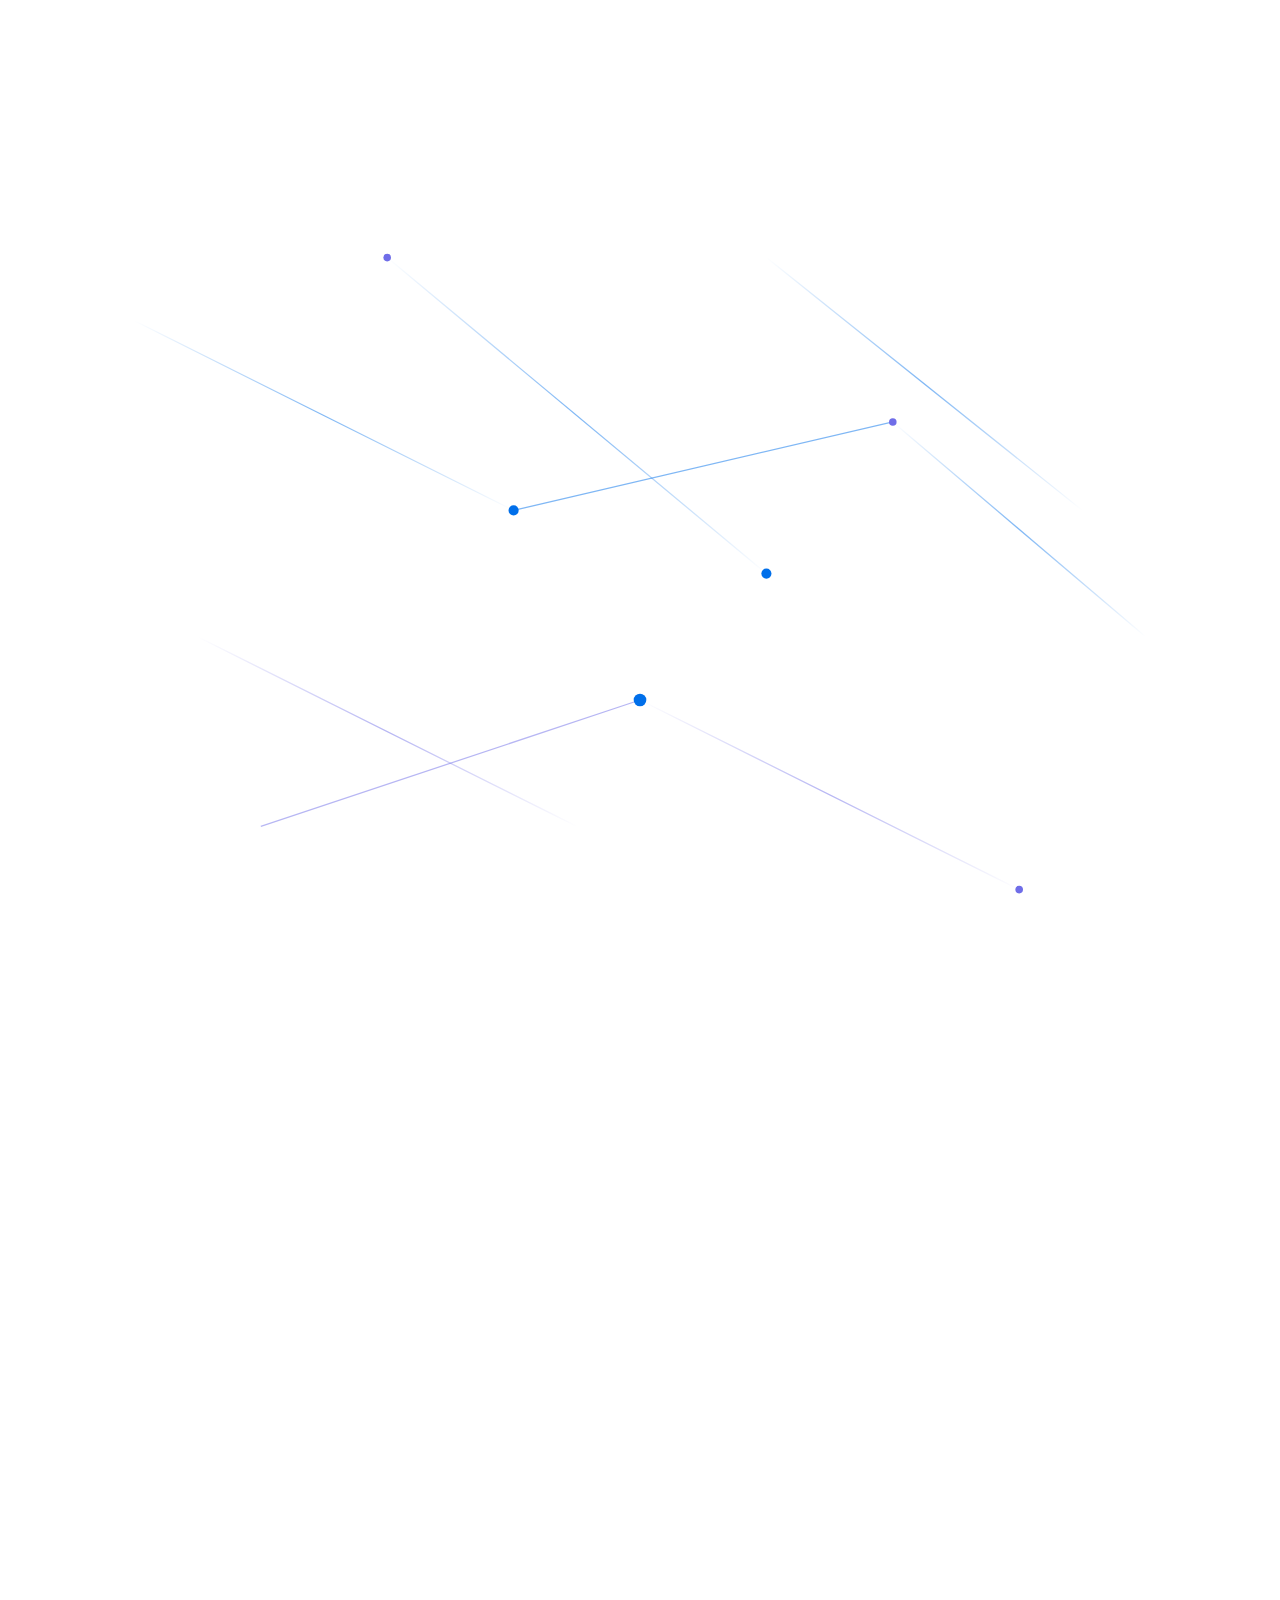
==== out/index.html @ 1ea2039b "Initial commit" ====
<!DOCTYPE html><html lang="en" class="bg-background"><head><meta charSet="utf-8"/><meta name="viewport" content="width=device-width, initial-scale=1"/><link rel="preload" href="/_next/static/media/83afe278b6a6bb3c-s.p.0q-301v4kxxnr.woff2" as="font" crossorigin="" type="font/woff2"/><link rel="preload" href="/_next/static/media/e41d5df559864f9e-s.p.0gq7fw9.sy_5..woff2" as="font" crossorigin="" type="font/woff2"/><link rel="stylesheet" href="/_next/static/chunks/0dtckfgd6i7sk.css" data-precedence="next"/><link rel="stylesheet" href="/_next/static/chunks/0n~8k2f3erhvs.css" data-precedence="next"/><link rel="preload" as="script" fetchPriority="low" href="/_next/static/chunks/0.~vij--7qvex.js"/><script src="/_next/static/chunks/0a5edb9ly42un.js" async=""></script><script src="/_next/static/chunks/0levsaogtgjn_.js" async=""></script><script src="/_next/static/chunks/0e1g.oxe013o-.js" async=""></script><script src="/_next/static/chunks/turbopack-13nqef67rkvph.js" async=""></script><script src="/_next/static/chunks/0p.uw6r_i_8bc.js" async=""></script><script src="/_next/static/chunks/0ltt_-.-3iujh.js" async=""></script><script src="/_next/static/chunks/09tk1ecw4_8j3.js" async=""></script><meta name="next-size-adjust" content=""/><meta name="theme-color" content="#fafafa"/><title>Who Is Responsible When AI Goes Wrong? | AI Accountability Exhibition</title><meta name="description" content="An interactive exhibition exploring AI accountability as a wicked problem shaped by incentives, institutions, feedback loops, and conflicting stakeholder interests."/><meta name="generator" content="v0.app"/><script src="/_next/static/chunks/03~yq9q893hmn.js" noModule=""></script></head><body class="inter_5901b7c6-module__ec5Qua__variable instrument_serif_d7ec9e93-module__PnqSJq__variable font-sans antialiased"><div hidden=""><!--$--><!--/$--></div><main class="relative min-h-screen overflow-x-clip"><nav class="fixed top-0 left-0 right-0 z-50 transition-all duration-500 py-6 bg-transparent" style="transform:translateY(-100px)"><div class="max-w-7xl mx-auto px-6 flex items-center justify-between"><button class="text-sm font-medium tracking-wide text-foreground/90 hover:text-primary transition-colors">AI ACCOUNTABILITY</button><div class="hidden lg:flex items-center gap-1"><button class="px-3 py-1.5 text-xs font-medium rounded-full transition-all duration-300 text-muted-foreground hover:text-foreground hover:bg-secondary/50">Why It Matters</button><button class="px-3 py-1.5 text-xs font-medium rounded-full transition-all duration-300 text-muted-foreground hover:text-foreground hover:bg-secondary/50">System Map</button><button class="px-3 py-1.5 text-xs font-medium rounded-full transition-all duration-300 text-muted-foreground hover:text-foreground hover:bg-secondary/50">Stakeholders</button><button class="px-3 py-1.5 text-xs font-medium rounded-full transition-all duration-300 text-muted-foreground hover:text-foreground hover:bg-secondary/50">Conflicts</button><button class="px-3 py-1.5 text-xs font-medium rounded-full transition-all duration-300 text-muted-foreground hover:text-foreground hover:bg-secondary/50">Wicked Problem</button><button class="px-3 py-1.5 text-xs font-medium rounded-full transition-all duration-300 text-muted-foreground hover:text-foreground hover:bg-secondary/50">Ethics</button><button class="px-3 py-1.5 text-xs font-medium rounded-full transition-all duration-300 text-muted-foreground hover:text-foreground hover:bg-secondary/50">Questions</button><button class="px-3 py-1.5 text-xs font-medium rounded-full transition-all duration-300 text-muted-foreground hover:text-foreground hover:bg-secondary/50">Lesson</button></div><button class="lg:hidden p-2 text-foreground/80 hover:text-foreground" aria-label="Toggle menu"><div class="w-5 h-4 flex flex-col justify-between"><span class="w-full h-0.5 bg-current origin-left"></span><span class="w-full h-0.5 bg-current"></span><span class="w-full h-0.5 bg-current origin-left"></span></div></button></div></nav><section id="hero" class="relative min-h-[200vh]"><div class="sticky top-0 h-screen flex items-center justify-center overflow-hidden"><div class="absolute inset-0 ambient-bg"></div><div class="absolute top-1/4 left-1/4 w-96 h-96 rounded-full blur-3xl opacity-15" style="background:radial-gradient(circle, oklch(0.55 0.22 250) 0%, transparent 70%)"></div><div class="absolute bottom-1/4 right-1/4 w-80 h-80 rounded-full blur-3xl opacity-10" style="background:radial-gradient(circle, oklch(0.6 0.18 280) 0%, transparent 70%)"></div><svg class="absolute inset-0 w-full h-full opacity-30" viewBox="0 0 1000 1000" preserveAspectRatio="xMidYMid slice"><defs><linearGradient id="lineGradient1" x1="0%" y1="0%" x2="100%" y2="100%"><stop offset="0%" stop-color="oklch(0.55 0.22 250)" stop-opacity="0"></stop><stop offset="50%" stop-color="oklch(0.55 0.22 250)" stop-opacity="0.5"></stop><stop offset="100%" stop-color="oklch(0.55 0.22 250)" stop-opacity="0"></stop></linearGradient><linearGradient id="lineGradient2" x1="0%" y1="0%" x2="100%" y2="100%"><stop offset="0%" stop-color="oklch(0.6 0.18 280)" stop-opacity="0"></stop><stop offset="50%" stop-color="oklch(0.6 0.18 280)" stop-opacity="0.5"></stop><stop offset="100%" stop-color="oklch(0.6 0.18 280)" stop-opacity="0"></stop></linearGradient></defs><g class="animate-pulse-slow"><line x1="100" y1="200" x2="400" y2="350" stroke="url(#lineGradient1)" stroke-width="1"></line><line x1="400" y1="350" x2="700" y2="280" stroke="url(#lineGradient1)" stroke-width="1"></line><line x1="700" y1="280" x2="900" y2="450" stroke="url(#lineGradient1)" stroke-width="1"></line><line x1="200" y1="600" x2="500" y2="500" stroke="url(#lineGradient2)" stroke-width="1"></line><line x1="500" y1="500" x2="800" y2="650" stroke="url(#lineGradient2)" stroke-width="1"></line><line x1="300" y1="150" x2="600" y2="400" stroke="url(#lineGradient1)" stroke-width="1"></line><line x1="150" y1="450" x2="450" y2="600" stroke="url(#lineGradient2)" stroke-width="1"></line><line x1="600" y1="150" x2="850" y2="350" stroke="url(#lineGradient1)" stroke-width="1"></line></g><g><circle cx="400" cy="350" r="4" fill="oklch(0.55 0.22 250)" class="animate-pulse-slow"></circle><circle cx="700" cy="280" r="3" fill="oklch(0.6 0.18 280)" class="animate-pulse-slow"></circle><circle cx="500" cy="500" r="5" fill="oklch(0.55 0.22 250)" class="animate-pulse-slow"></circle><circle cx="300" cy="150" r="3" fill="oklch(0.6 0.18 280)" class="animate-pulse-slow"></circle><circle cx="600" cy="400" r="4" fill="oklch(0.55 0.22 250)" class="animate-pulse-slow"></circle><circle cx="800" cy="650" r="3" fill="oklch(0.6 0.18 280)" class="animate-pulse-slow"></circle></g></svg><div class="relative z-10 max-w-5xl mx-auto px-6 text-center" style="opacity:1;transform:none"><p class="text-primary/80 text-sm tracking-[0.3em] uppercase mb-8 font-medium" style="opacity:0;transform:translateY(20px)">An Exhibition on Wicked Problems</p><h1 class="text-5xl md:text-7xl lg:text-8xl font-serif leading-[0.95] mb-8 text-balance" style="opacity:0;transform:translateY(40px)"><span class="text-gradient-cyan">Who Is Responsible</span><br/><span class="text-foreground">When AI Goes Wrong?</span></h1><p class="text-xl md:text-2xl text-muted-foreground leading-relaxed max-w-3xl mx-auto mb-12 text-pretty" style="opacity:0;transform:translateY(30px)">AI accountability is difficult because AI systems are probabilistic, can change over time, and distribute responsibility across many actors.</p><div class="max-w-4xl mx-auto glass rounded-2xl p-8 md:p-10" style="opacity:0;transform:translateY(30px)"><p class="text-lg md:text-xl leading-relaxed text-foreground/90">As AI systems become embedded in education, healthcare, work, media, and public life, questions of responsibility become harder to answer. If an AI system causes harm, who is accountable: the developer, the company, the deployer, the regulator, or no one at all? This project argues that AI accountability is a <span class="text-primary font-medium">wicked problem</span>, meaning it cannot be solved once and for all because it is shaped by interacting technical, political, economic, and social systems.</p></div><div class="mt-12" style="opacity:0"><button class="group inline-flex items-center gap-3 px-8 py-4 rounded-full bg-primary/10 border border-primary/30 text-primary hover:bg-primary/20 hover:border-primary/50 transition-all duration-300" tabindex="0"><span class="font-medium">Explore the System</span><svg width="20" height="20" viewBox="0 0 20 20" fill="none" class="transition-transform group-hover:translate-y-1"><path d="M10 3v14m0 0l-5-5m5 5l5-5" stroke="currentColor" stroke-width="1.5" stroke-linecap="round" stroke-linejoin="round"></path></svg></button></div></div><div class="absolute bottom-12 left-1/2 -translate-x-1/2" style="opacity:0"><div class="w-6 h-10 rounded-full border-2 border-muted-foreground/30 flex items-start justify-center p-2"><div class="w-1.5 h-1.5 rounded-full bg-primary"></div></div></div></div></section><section id="why-matters" class="relative py-32 md:py-40"><div class="max-w-6xl mx-auto px-6"><div class="text-center mb-20" style="opacity:0;transform:translateY(30px)"><p class="text-primary/80 text-sm tracking-[0.2em] uppercase mb-4">Understanding the Stakes</p><h2 class="text-4xl md:text-5xl lg:text-6xl font-serif mb-6">Why This Problem Matters</h2><p class="text-xl text-muted-foreground max-w-3xl mx-auto leading-relaxed">AI accountability matters because AI is no longer a distant future technology. It already affects real decisions, real institutions, and real lives.</p></div><div class="grid md:grid-cols-2 gap-6 lg:gap-8"><div class="group relative" style="opacity:0;transform:translateY(30px)"><div class="glass rounded-2xl p-8 h-full transition-all duration-500 hover:bg-secondary/30 hover:border-primary/20"><div class="text-primary mb-6 transition-transform duration-300 group-hover:scale-110"><svg viewBox="0 0 40 40" fill="none" class="w-10 h-10"><circle cx="20" cy="20" r="18" stroke="currentColor" stroke-width="1.5" stroke-dasharray="4 4"></circle><circle cx="20" cy="20" r="8" fill="currentColor" fill-opacity="0.2"></circle><circle cx="20" cy="20" r="3" fill="currentColor"></circle></svg></div><h3 class="text-xl font-semibold mb-3 text-foreground">Probabilistic Systems</h3><p class="text-muted-foreground leading-relaxed">AI systems do not behave like simple machines with perfectly predictable outputs. Their behavior is harder to fully guarantee.</p></div></div><div class="group relative" style="opacity:0;transform:translateY(30px)"><div class="glass rounded-2xl p-8 h-full transition-all duration-500 hover:bg-secondary/30 hover:border-primary/20"><div class="text-primary mb-6 transition-transform duration-300 group-hover:scale-110"><svg viewBox="0 0 40 40" fill="none" class="w-10 h-10"><path d="M5 25 Q 10 10, 20 20 T 35 15" stroke="currentColor" stroke-width="1.5" fill="none"></path><path d="M5 30 Q 10 20, 20 25 T 35 20" stroke="currentColor" stroke-width="1.5" stroke-opacity="0.5" stroke-dasharray="3 3" fill="none"></path><circle cx="35" cy="15" r="3" fill="currentColor"></circle></svg></div><h3 class="text-xl font-semibold mb-3 text-foreground">Model Drift</h3><p class="text-muted-foreground leading-relaxed">Even if a system appears safe or fair at deployment, it may change over time as conditions and usage evolve.</p></div></div><div class="group relative" style="opacity:0;transform:translateY(30px)"><div class="glass rounded-2xl p-8 h-full transition-all duration-500 hover:bg-secondary/30 hover:border-primary/20"><div class="text-primary mb-6 transition-transform duration-300 group-hover:scale-110"><svg viewBox="0 0 40 40" fill="none" class="w-10 h-10"><circle cx="20" cy="10" r="4" stroke="currentColor" stroke-width="1.5"></circle><circle cx="10" cy="28" r="4" stroke="currentColor" stroke-width="1.5"></circle><circle cx="30" cy="28" r="4" stroke="currentColor" stroke-width="1.5"></circle><line x1="20" y1="14" x2="12" y2="24" stroke="currentColor" stroke-width="1.5"></line><line x1="20" y1="14" x2="28" y2="24" stroke="currentColor" stroke-width="1.5"></line><line x1="14" y1="28" x2="26" y2="28" stroke="currentColor" stroke-width="1.5"></line></svg></div><h3 class="text-xl font-semibold mb-3 text-foreground">Distributed Responsibility</h3><p class="text-muted-foreground leading-relaxed">Responsibility is spread across developers, companies, deployers, regulators, auditors, and users.</p></div></div><div class="group relative" style="opacity:0;transform:translateY(30px)"><div class="glass rounded-2xl p-8 h-full transition-all duration-500 hover:bg-secondary/30 hover:border-primary/20"><div class="text-primary mb-6 transition-transform duration-300 group-hover:scale-110"><svg viewBox="0 0 40 40" fill="none" class="w-10 h-10"><rect x="8" y="8" width="24" height="24" rx="2" stroke="currentColor" stroke-width="1.5"></rect><line x1="12" y1="16" x2="28" y2="16" stroke="currentColor" stroke-width="1.5"></line><line x1="12" y1="22" x2="24" y2="22" stroke="currentColor" stroke-width="1.5" stroke-opacity="0.6"></line><line x1="12" y1="28" x2="20" y2="28" stroke="currentColor" stroke-width="1.5" stroke-opacity="0.3"></line></svg></div><h3 class="text-xl font-semibold mb-3 text-foreground">Regulation Lags Behind</h3><p class="text-muted-foreground leading-relaxed">AI deployment often moves faster than legal and institutional oversight.</p></div></div></div></div></section><section id="system-map" class="relative min-h-[300vh]"><div class="sticky top-0 h-screen flex items-center justify-center overflow-hidden"><div class="absolute inset-0"><div class="absolute top-1/2 left-1/2 -translate-x-1/2 -translate-y-1/2 w-[600px] h-[600px] rounded-full blur-3xl opacity-10 bg-primary"></div></div><div class="relative z-10 w-full max-w-7xl mx-auto px-6"><div class="absolute top-8 left-6 right-6 text-center" style="opacity:0"><p class="text-primary/80 text-sm tracking-[0.2em] uppercase mb-2">The Centerpiece</p><h2 class="text-3xl md:text-4xl font-serif">The AI Accountability System</h2></div><div class="relative w-full aspect-square max-w-3xl mx-auto"><div class="absolute top-1/2 left-1/2 -translate-x-1/2 -translate-y-1/2 z-20" style="opacity:0;transform:scale(0.8)"><div class="relative"><div class="absolute inset-0 rounded-full blur-xl bg-primary/30"></div><div class="relative w-40 h-40 md:w-48 md:h-48 rounded-full glass-strong flex items-center justify-center border border-primary/40"><div class="text-center px-4"><span class="text-lg md:text-xl font-semibold text-gradient-cyan">AI Accountability</span></div></div></div></div><div class="absolute top-1/2 left-1/2 -translate-x-1/2 -translate-y-1/2 z-10" style="opacity:0;transform:scale(0.5)"><div class="relative" style="transform:translate(1.1021821192326179e-14px, -180px)"><svg class="absolute top-1/2 left-1/2 -translate-x-1/2 -translate-y-1/2 w-96 h-96 pointer-events-none" viewBox="-192 -192 384 384" style="opacity:0"><line x1="0" y1="0" x2="-1.1021821192326179e-14" y2="180" stroke="oklch(0.55 0.22 250)" stroke-width="1" stroke-opacity="0.4" stroke-dasharray="4 4"></line></svg><div class="relative group"><div class="absolute inset-0 rounded-xl blur-lg opacity-30" style="background-color:oklch(0.55 0.22 250)"></div><div class="relative w-32 md:w-40 glass rounded-xl p-4 border transition-all duration-300 hover:scale-105" style="border-color:oklch(0.55 0.22 250)40"><h3 class="text-sm md:text-base font-semibold text-foreground text-center mb-2">Technical Systems</h3><div class="flex flex-wrap gap-1 justify-center" style="opacity:0"><span class="text-[10px] px-1.5 py-0.5 rounded-full bg-secondary/50 text-muted-foreground">model drift</span><span class="text-[10px] px-1.5 py-0.5 rounded-full bg-secondary/50 text-muted-foreground">probabilistic behavior</span><span class="text-[10px] px-1.5 py-0.5 rounded-full bg-secondary/50 text-muted-foreground">testing</span><span class="text-[10px] px-1.5 py-0.5 rounded-full bg-secondary/50 text-muted-foreground">audits</span><span class="text-[10px] px-1.5 py-0.5 rounded-full bg-secondary/50 text-muted-foreground">+<!-- -->1</span></div></div></div></div></div><div class="absolute top-1/2 left-1/2 -translate-x-1/2 -translate-y-1/2 z-10" style="opacity:0;transform:scale(0.5)"><div class="relative" style="transform:translate(171.19017293312763px, -55.62305898749053px)"><svg class="absolute top-1/2 left-1/2 -translate-x-1/2 -translate-y-1/2 w-96 h-96 pointer-events-none" viewBox="-192 -192 384 384" style="opacity:0"><line x1="0" y1="0" x2="-171.19017293312763" y2="55.62305898749053" stroke="oklch(0.6 0.18 280)" stroke-width="1" stroke-opacity="0.4" stroke-dasharray="4 4"></line></svg><div class="relative group"><div class="absolute inset-0 rounded-xl blur-lg opacity-30" style="background-color:oklch(0.6 0.18 280)"></div><div class="relative w-32 md:w-40 glass rounded-xl p-4 border transition-all duration-300 hover:scale-105" style="border-color:oklch(0.6 0.18 280)40"><h3 class="text-sm md:text-base font-semibold text-foreground text-center mb-2">The Makers</h3><div class="flex flex-wrap gap-1 justify-center" style="opacity:0"><span class="text-[10px] px-1.5 py-0.5 rounded-full bg-secondary/50 text-muted-foreground">developers</span><span class="text-[10px] px-1.5 py-0.5 rounded-full bg-secondary/50 text-muted-foreground">engineers</span><span class="text-[10px] px-1.5 py-0.5 rounded-full bg-secondary/50 text-muted-foreground">cloud providers</span><span class="text-[10px] px-1.5 py-0.5 rounded-full bg-secondary/50 text-muted-foreground">product managers</span><span class="text-[10px] px-1.5 py-0.5 rounded-full bg-secondary/50 text-muted-foreground">+<!-- -->2</span></div></div></div></div></div><div class="absolute top-1/2 left-1/2 -translate-x-1/2 -translate-y-1/2 z-10" style="opacity:0;transform:scale(0.5)"><div class="relative" style="transform:translate(105.80134541264516px, 145.62305898749054px)"><svg class="absolute top-1/2 left-1/2 -translate-x-1/2 -translate-y-1/2 w-96 h-96 pointer-events-none" viewBox="-192 -192 384 384" style="opacity:0"><line x1="0" y1="0" x2="-105.80134541264516" y2="-145.62305898749054" stroke="oklch(0.5 0.18 220)" stroke-width="1" stroke-opacity="0.4" stroke-dasharray="4 4"></line></svg><div class="relative group"><div class="absolute inset-0 rounded-xl blur-lg opacity-30" style="background-color:oklch(0.5 0.18 220)"></div><div class="relative w-32 md:w-40 glass rounded-xl p-4 border transition-all duration-300 hover:scale-105" style="border-color:oklch(0.5 0.18 220)40"><h3 class="text-sm md:text-base font-semibold text-foreground text-center mb-2">Government &amp; Legal</h3><div class="flex flex-wrap gap-1 justify-center" style="opacity:0"><span class="text-[10px] px-1.5 py-0.5 rounded-full bg-secondary/50 text-muted-foreground">legislators</span><span class="text-[10px] px-1.5 py-0.5 rounded-full bg-secondary/50 text-muted-foreground">regulators</span><span class="text-[10px] px-1.5 py-0.5 rounded-full bg-secondary/50 text-muted-foreground">courts</span><span class="text-[10px] px-1.5 py-0.5 rounded-full bg-secondary/50 text-muted-foreground">standards</span><span class="text-[10px] px-1.5 py-0.5 rounded-full bg-secondary/50 text-muted-foreground">+<!-- -->1</span></div></div></div></div></div><div class="absolute top-1/2 left-1/2 -translate-x-1/2 -translate-y-1/2 z-10" style="opacity:0;transform:scale(0.5)"><div class="relative" style="transform:translate(-105.80134541264515px, 145.62305898749054px)"><svg class="absolute top-1/2 left-1/2 -translate-x-1/2 -translate-y-1/2 w-96 h-96 pointer-events-none" viewBox="-192 -192 384 384" style="opacity:0"><line x1="0" y1="0" x2="105.80134541264515" y2="-145.62305898749054" stroke="oklch(0.55 0.15 180)" stroke-width="1" stroke-opacity="0.4" stroke-dasharray="4 4"></line></svg><div class="relative group"><div class="absolute inset-0 rounded-xl blur-lg opacity-30" style="background-color:oklch(0.55 0.15 180)"></div><div class="relative w-32 md:w-40 glass rounded-xl p-4 border transition-all duration-300 hover:scale-105" style="border-color:oklch(0.55 0.15 180)40"><h3 class="text-sm md:text-base font-semibold text-foreground text-center mb-2">The People</h3><div class="flex flex-wrap gap-1 justify-center" style="opacity:0"><span class="text-[10px] px-1.5 py-0.5 rounded-full bg-secondary/50 text-muted-foreground">users</span><span class="text-[10px] px-1.5 py-0.5 rounded-full bg-secondary/50 text-muted-foreground">workers</span><span class="text-[10px] px-1.5 py-0.5 rounded-full bg-secondary/50 text-muted-foreground">patients</span><span class="text-[10px] px-1.5 py-0.5 rounded-full bg-secondary/50 text-muted-foreground">students</span><span class="text-[10px] px-1.5 py-0.5 rounded-full bg-secondary/50 text-muted-foreground">+<!-- -->2</span></div></div></div></div></div><div class="absolute top-1/2 left-1/2 -translate-x-1/2 -translate-y-1/2 z-10" style="opacity:0;transform:scale(0.5)"><div class="relative" style="transform:translate(-171.19017293312763px, -55.623058987490595px)"><svg class="absolute top-1/2 left-1/2 -translate-x-1/2 -translate-y-1/2 w-96 h-96 pointer-events-none" viewBox="-192 -192 384 384" style="opacity:0"><line x1="0" y1="0" x2="171.19017293312763" y2="55.623058987490595" stroke="oklch(0.6 0.2 300)" stroke-width="1" stroke-opacity="0.4" stroke-dasharray="4 4"></line></svg><div class="relative group"><div class="absolute inset-0 rounded-xl blur-lg opacity-30" style="background-color:oklch(0.6 0.2 300)"></div><div class="relative w-32 md:w-40 glass rounded-xl p-4 border transition-all duration-300 hover:scale-105" style="border-color:oklch(0.6 0.2 300)40"><h3 class="text-sm md:text-base font-semibold text-foreground text-center mb-2">Market Drivers</h3><div class="flex flex-wrap gap-1 justify-center" style="opacity:0"><span class="text-[10px] px-1.5 py-0.5 rounded-full bg-secondary/50 text-muted-foreground">profit</span><span class="text-[10px] px-1.5 py-0.5 rounded-full bg-secondary/50 text-muted-foreground">competition</span><span class="text-[10px] px-1.5 py-0.5 rounded-full bg-secondary/50 text-muted-foreground">public trust</span><span class="text-[10px] px-1.5 py-0.5 rounded-full bg-secondary/50 text-muted-foreground">compliance costs</span><span class="text-[10px] px-1.5 py-0.5 rounded-full bg-secondary/50 text-muted-foreground">+<!-- -->2</span></div></div></div></div></div></div><div class="absolute bottom-8 left-6 right-6 max-w-2xl mx-auto" style="opacity:0"><div class="glass rounded-xl p-6 text-center"><p class="text-muted-foreground leading-relaxed">When mapped as a system, AI accountability becomes visibly tangled. That messiness is part of the lesson: the problem is produced by relationships and incentives across the whole system, not by one isolated failure.</p></div></div></div></div></section><section id="stakeholders" class="relative py-32 md:py-40"><div class="max-w-7xl mx-auto px-6"><div class="text-center mb-20" style="opacity:0;transform:translateY(30px)"><p class="text-primary/80 text-sm tracking-[0.2em] uppercase mb-4">Understanding Power</p><h2 class="text-4xl md:text-5xl lg:text-6xl font-serif mb-6">Stakeholders in the System</h2><p class="text-xl text-muted-foreground max-w-3xl mx-auto leading-relaxed">Each group has different interests, perceptions, and impacts within the AI accountability ecosystem.</p></div><div class="grid md:grid-cols-2 lg:grid-cols-3 gap-6"><div class="group relative cursor-pointer" style="opacity:0;transform:translateY(30px)"><div class="absolute inset-0 rounded-2xl blur-xl opacity-0 group-hover:opacity-20 transition-opacity duration-500" style="background-color:oklch(0.6 0.18 280)"></div><div class="relative glass rounded-2xl p-6 h-full transition-all duration-500 hover:border-primary/30"><div class="w-2 h-2 rounded-full mb-4" style="background-color:oklch(0.6 0.18 280)"></div><h3 class="text-xl font-semibold mb-3 text-foreground">The Makers</h3><p class="text-sm text-muted-foreground mb-4 leading-relaxed">Private-sector actors who build, train, deploy, and maintain AI systems.</p><div class="overflow-hidden" style="height:0px;opacity:0"><div class="pt-4 border-t border-border space-y-4"><div><p class="text-xs text-primary uppercase tracking-wide mb-1">Interests &amp; Power</p><p class="text-sm text-muted-foreground leading-relaxed">Profit, market share, speed, innovation, and control over information. Their power is very high because they decide what gets built and released.</p></div><div><p class="text-xs text-primary uppercase tracking-wide mb-1">Perception</p><p class="text-sm text-muted-foreground leading-relaxed">They often frame accountability as a technical issue that can be managed internally through engineering, monitoring, and selective regulation.</p></div><div><p class="text-xs text-primary uppercase tracking-wide mb-1">Impact</p><p class="text-sm text-muted-foreground leading-relaxed">They face liability, reputational risk, financial loss, and regulatory pressure, but may also benefit in the short term from weak accountability because it allows faster deployment.</p></div></div></div><div class="mt-4 flex items-center gap-2 text-xs text-muted-foreground"><span>Click to expand</span><svg width="12" height="12" viewBox="0 0 12 12" fill="none"><path d="M3 4.5L6 7.5L9 4.5" stroke="currentColor" stroke-width="1.5" stroke-linecap="round" stroke-linejoin="round"></path></svg></div></div></div><div class="group relative cursor-pointer" style="opacity:0;transform:translateY(30px)"><div class="absolute inset-0 rounded-2xl blur-xl opacity-0 group-hover:opacity-20 transition-opacity duration-500" style="background-color:oklch(0.5 0.18 220)"></div><div class="relative glass rounded-2xl p-6 h-full transition-all duration-500 hover:border-primary/30"><div class="w-2 h-2 rounded-full mb-4" style="background-color:oklch(0.5 0.18 220)"></div><h3 class="text-xl font-semibold mb-3 text-foreground">Government &amp; Legal Institutions</h3><p class="text-sm text-muted-foreground mb-4 leading-relaxed">These actors create, interpret, and enforce the rules around AI accountability.</p><div class="overflow-hidden" style="height:0px;opacity:0"><div class="pt-4 border-t border-border space-y-4"><div><p class="text-xs text-primary uppercase tracking-wide mb-1">Interests &amp; Power</p><p class="text-sm text-muted-foreground leading-relaxed">Public safety, legitimacy, economic stability, and national competitiveness. Their power is high but slower and less direct than corporate power.</p></div><div><p class="text-xs text-primary uppercase tracking-wide mb-1">Perception</p><p class="text-sm text-muted-foreground leading-relaxed">They see AI not only as a safety issue, but also as an issue of competition, growth, and geopolitical advantage.</p></div><div><p class="text-xs text-primary uppercase tracking-wide mb-1">Impact</p><p class="text-sm text-muted-foreground leading-relaxed">They are affected when AI failures produce backlash, legal disputes, and pressure to regulate more effectively.</p></div></div></div><div class="mt-4 flex items-center gap-2 text-xs text-muted-foreground"><span>Click to expand</span><svg width="12" height="12" viewBox="0 0 12 12" fill="none"><path d="M3 4.5L6 7.5L9 4.5" stroke="currentColor" stroke-width="1.5" stroke-linecap="round" stroke-linejoin="round"></path></svg></div></div></div><div class="group relative cursor-pointer" style="opacity:0;transform:translateY(30px)"><div class="absolute inset-0 rounded-2xl blur-xl opacity-0 group-hover:opacity-20 transition-opacity duration-500" style="background-color:oklch(0.55 0.15 180)"></div><div class="relative glass rounded-2xl p-6 h-full transition-all duration-500 hover:border-primary/30"><div class="w-2 h-2 rounded-full mb-4" style="background-color:oklch(0.55 0.15 180)"></div><h3 class="text-xl font-semibold mb-3 text-foreground">The People</h3><p class="text-sm text-muted-foreground mb-4 leading-relaxed">Users, non-users, workers, consumers, patients, students, job applicants, whistleblowers, and journalists.</p><div class="overflow-hidden" style="height:0px;opacity:0"><div class="pt-4 border-t border-border space-y-4"><div><p class="text-xs text-primary uppercase tracking-wide mb-1">Interests &amp; Power</p><p class="text-sm text-muted-foreground leading-relaxed">Their direct power is often low, but collectively they influence markets, media narratives, and politics. Their interests center on privacy, fairness, safety, transparency, job security, and protection from misuse.</p></div><div><p class="text-xs text-primary uppercase tracking-wide mb-1">Perception</p><p class="text-sm text-muted-foreground leading-relaxed">They see AI accountability through lived consequences rather than technical abstractions.</p></div><div><p class="text-xs text-primary uppercase tracking-wide mb-1">Impact</p><p class="text-sm text-muted-foreground leading-relaxed">They are often the group most directly affected when the system fails.</p></div></div></div><div class="mt-4 flex items-center gap-2 text-xs text-muted-foreground"><span>Click to expand</span><svg width="12" height="12" viewBox="0 0 12 12" fill="none"><path d="M3 4.5L6 7.5L9 4.5" stroke="currentColor" stroke-width="1.5" stroke-linecap="round" stroke-linejoin="round"></path></svg></div></div></div><div class="group relative cursor-pointer lg:col-span-1 md:col-span-1" style="opacity:0;transform:translateY(30px)"><div class="absolute inset-0 rounded-2xl blur-xl opacity-0 group-hover:opacity-20 transition-opacity duration-500" style="background-color:oklch(0.55 0.22 250)"></div><div class="relative glass rounded-2xl p-6 h-full transition-all duration-500 hover:border-primary/30"><div class="w-2 h-2 rounded-full mb-4" style="background-color:oklch(0.55 0.22 250)"></div><h3 class="text-xl font-semibold mb-3 text-foreground">Technical Oversight Actors</h3><p class="text-sm text-muted-foreground mb-4 leading-relaxed">Auditors, safety teams, evaluators, monitoring systems, verification efforts, and human oversight structures.</p><div class="overflow-hidden" style="height:0px;opacity:0"><div class="pt-4 border-t border-border space-y-4"><div><p class="text-xs text-primary uppercase tracking-wide mb-1">Interests &amp; Power</p><p class="text-sm text-muted-foreground leading-relaxed">Reliability, traceability, safety, and continuing oversight. Their power is moderate because they influence what gets measured and monitored but do not control the whole system.</p></div><div><p class="text-xs text-primary uppercase tracking-wide mb-1">Perception</p><p class="text-sm text-muted-foreground leading-relaxed">They see accountability as a complex ongoing process, not a problem solved once.</p></div><div><p class="text-xs text-primary uppercase tracking-wide mb-1">Impact</p><p class="text-sm text-muted-foreground leading-relaxed">They are trapped inside the same system that makes accountability difficult, especially when oversight is rushed or reduced to appearances.</p></div></div></div><div class="mt-4 flex items-center gap-2 text-xs text-muted-foreground"><span>Click to expand</span><svg width="12" height="12" viewBox="0 0 12 12" fill="none"><path d="M3 4.5L6 7.5L9 4.5" stroke="currentColor" stroke-width="1.5" stroke-linecap="round" stroke-linejoin="round"></path></svg></div></div></div><div class="group relative cursor-pointer lg:col-span-1 md:col-span-1" style="opacity:0;transform:translateY(30px)"><div class="absolute inset-0 rounded-2xl blur-xl opacity-0 group-hover:opacity-20 transition-opacity duration-500" style="background-color:oklch(0.6 0.2 300)"></div><div class="relative glass rounded-2xl p-6 h-full transition-all duration-500 hover:border-primary/30"><div class="w-2 h-2 rounded-full mb-4" style="background-color:oklch(0.6 0.2 300)"></div><h3 class="text-xl font-semibold mb-3 text-foreground">Structural &amp; Market Drivers</h3><p class="text-sm text-muted-foreground mb-4 leading-relaxed">Larger forces that shape the behavior of everyone else.</p><div class="overflow-hidden" style="height:0px;opacity:0"><div class="pt-4 border-t border-border space-y-4"><div><p class="text-xs text-primary uppercase tracking-wide mb-1">Interests &amp; Power</p><p class="text-sm text-muted-foreground leading-relaxed">Profit motives, competition, customer demand, investor pressure, public trust, compliance costs, and geopolitics. Their structural power is enormous.</p></div><div><p class="text-xs text-primary uppercase tracking-wide mb-1">Perception</p><p class="text-sm text-muted-foreground leading-relaxed">Accountability is difficult because the wider system rewards speed, scale, and advantage more than caution.</p></div><div><p class="text-xs text-primary uppercase tracking-wide mb-1">Impact</p><p class="text-sm text-muted-foreground leading-relaxed">These forces are destabilized by AI failures, but they also continue feeding the system that produces the problem.</p></div></div></div><div class="mt-4 flex items-center gap-2 text-xs text-muted-foreground"><span>Click to expand</span><svg width="12" height="12" viewBox="0 0 12 12" fill="none"><path d="M3 4.5L6 7.5L9 4.5" stroke="currentColor" stroke-width="1.5" stroke-linecap="round" stroke-linejoin="round"></path></svg></div></div></div></div></div></section><section id="conflicts" class="relative min-h-[250vh]"><div class="sticky top-0 h-screen flex items-center justify-center overflow-hidden"><div class="absolute inset-0"><div class="absolute top-1/3 left-1/4 w-96 h-96 rounded-full blur-3xl opacity-10 bg-destructive"></div><div class="absolute bottom-1/3 right-1/4 w-80 h-80 rounded-full blur-3xl opacity-10 bg-primary"></div></div><div class="relative z-10 w-full max-w-7xl mx-auto px-6"><div class="text-center mb-12" style="opacity:0"><p class="text-primary/80 text-sm tracking-[0.2em] uppercase mb-2">Tension &amp; Alignment</p><h2 class="text-4xl md:text-5xl font-serif">Conflict and Convergence</h2></div><div class="grid lg:grid-cols-2 gap-8 lg:gap-12"><div class="space-y-6" style="opacity:0;transform:translateX(-50px)"><div class="flex items-center gap-3 mb-6"><div class="w-3 h-3 rounded-full bg-destructive/80"></div><h3 class="text-2xl font-semibold text-foreground">Major Conflicts</h3></div><div class="glass rounded-xl p-6 border-l-2 border-destructive/50"><h4 class="text-lg font-semibold text-foreground mb-2">The Makers vs The People</h4><p class="text-muted-foreground leading-relaxed">Companies are rewarded for speed and scale, while ordinary people often absorb the harms.</p></div><div class="glass rounded-xl p-6 border-l-2 border-destructive/50"><h4 class="text-lg font-semibold text-foreground mb-2">The Makers vs Government</h4><p class="text-muted-foreground leading-relaxed">Firms want flexibility and light regulation, while governments face pressure to protect the public without undermining competitiveness.</p></div><div class="glass rounded-xl p-6 border-l-2 border-destructive/50"><h4 class="text-lg font-semibold text-foreground mb-2">Oversight vs Market Incentives</h4><p class="text-muted-foreground leading-relaxed">Auditors and safety teams aim for serious accountability, but the broader system rewards rapid deployment and shallow compliance.</p></div></div><div class="space-y-6" style="opacity:0;transform:translateX(50px)"><div class="flex items-center gap-3 mb-6"><div class="w-3 h-3 rounded-full bg-primary"></div><h3 class="text-2xl font-semibold text-foreground">Shared Concerns</h3></div><div class="glass rounded-xl p-6 border-l-2 border-primary/50"><h4 class="text-lg font-semibold text-foreground mb-2">Trust</h4><p class="text-muted-foreground leading-relaxed">Companies need it for adoption, governments need it for legitimacy, and the public needs it to live with AI expansion.</p></div><div class="glass rounded-xl p-6 border-l-2 border-primary/50"><h4 class="text-lg font-semibold text-foreground mb-2">Stability</h4><p class="text-muted-foreground leading-relaxed">Large AI failures could create lawsuits, backlash, market disruption, and political instability.</p></div><div class="glass rounded-xl p-6 border-l-2 border-primary/50"><h4 class="text-lg font-semibold text-foreground mb-2">Better Information</h4><p class="text-muted-foreground leading-relaxed">Stronger monitoring, documentation, reporting, independent audits, and clearer liability rules benefit everyone.</p></div></div></div><div class="mt-12 max-w-2xl mx-auto" style="opacity:0;transform:scale(0.9)"><div class="glass-strong rounded-2xl p-8 text-center border border-primary/20"><div class="flex justify-center gap-4 mb-4"><div class="w-8 h-1 rounded-full bg-destructive/60"></div><div class="w-8 h-1 rounded-full bg-primary/60"></div></div><p class="text-lg text-foreground leading-relaxed">Both <span class="text-destructive/90 font-medium">conflict</span> and<!-- --> <span class="text-primary font-medium">common ground</span> exist inside the same system. Recognizing both is essential for understanding why AI accountability remains so difficult to achieve.</p></div></div></div></div></section><section id="wicked" class="relative py-32 md:py-40"><div class="absolute inset-0 overflow-hidden"><div class="absolute top-1/2 left-1/2 -translate-x-1/2 -translate-y-1/2 w-[800px] h-[800px] rounded-full blur-3xl opacity-5 bg-accent"></div></div><div class="relative z-10 max-w-6xl mx-auto px-6"><div class="text-center mb-20" style="opacity:0;transform:translateY(30px)"><p class="text-accent text-sm tracking-[0.2em] uppercase mb-4">The Core Insight</p><h2 class="text-4xl md:text-5xl lg:text-6xl font-serif mb-6">Why This Is a <span class="text-gradient-violet">Wicked Problem</span></h2><p class="text-xl text-muted-foreground max-w-3xl mx-auto leading-relaxed">Wicked problems resist simple solutions because they are defined by complexity, interdependence, and fundamental disagreement.</p></div><div class="grid md:grid-cols-2 lg:grid-cols-3 gap-6"><div class="group" style="opacity:0;transform:translateY(30px)"><div class="glass rounded-xl p-6 h-full transition-all duration-500 hover:bg-accent/5 hover:border-accent/20"><div class="text-accent mb-4 transition-transform duration-300 group-hover:scale-110"><svg viewBox="0 0 40 40" fill="none" class="w-8 h-8"><circle cx="12" cy="20" r="8" stroke="currentColor" stroke-width="1.5"></circle><circle cx="28" cy="20" r="8" stroke="currentColor" stroke-width="1.5"></circle><circle cx="20" cy="12" r="8" stroke="currentColor" stroke-width="1.5" stroke-opacity="0.5"></circle></svg></div><h3 class="text-lg font-semibold mb-2 text-foreground">No Single Definition</h3><p class="text-sm text-muted-foreground leading-relaxed">AI accountability means different things depending on whether one prioritizes fairness, safety, privacy, innovation, growth, or national security.</p></div></div><div class="group" style="opacity:0;transform:translateY(30px)"><div class="glass rounded-xl p-6 h-full transition-all duration-500 hover:bg-accent/5 hover:border-accent/20"><div class="text-accent mb-4 transition-transform duration-300 group-hover:scale-110"><svg viewBox="0 0 40 40" fill="none" class="w-8 h-8"><path d="M20 5 L20 35" stroke="currentColor" stroke-width="1.5"></path><path d="M12 12 L20 5 L28 12" stroke="currentColor" stroke-width="1.5" stroke-linecap="round" stroke-linejoin="round"></path><circle cx="20" cy="20" r="3" fill="currentColor"></circle><circle cx="20" cy="30" r="2" fill="currentColor" fill-opacity="0.5"></circle></svg></div><h3 class="text-lg font-semibold mb-2 text-foreground">No Stopping Rule</h3><p class="text-sm text-muted-foreground leading-relaxed">There is no final point where accountability is finished. Models change, regulations shift, and new uses keep appearing.</p></div></div><div class="group" style="opacity:0;transform:translateY(30px)"><div class="glass rounded-xl p-6 h-full transition-all duration-500 hover:bg-accent/5 hover:border-accent/20"><div class="text-accent mb-4 transition-transform duration-300 group-hover:scale-110"><svg viewBox="0 0 40 40" fill="none" class="w-8 h-8"><rect x="8" y="15" width="10" height="15" rx="1" stroke="currentColor" stroke-width="1.5"></rect><rect x="22" y="10" width="10" height="20" rx="1" stroke="currentColor" stroke-width="1.5"></rect><line x1="5" y1="35" x2="35" y2="35" stroke="currentColor" stroke-width="1.5" stroke-opacity="0.5"></line></svg></div><h3 class="text-lg font-semibold mb-2 text-foreground">Good or Bad, Not True or False</h3><p class="text-sm text-muted-foreground leading-relaxed">There is no perfect solution. Different approaches involve tradeoffs.</p></div></div><div class="group" style="opacity:0;transform:translateY(30px)"><div class="glass rounded-xl p-6 h-full transition-all duration-500 hover:bg-accent/5 hover:border-accent/20"><div class="text-accent mb-4 transition-transform duration-300 group-hover:scale-110"><svg viewBox="0 0 40 40" fill="none" class="w-8 h-8"><rect x="8" y="8" width="24" height="24" rx="2" stroke="currentColor" stroke-width="1.5"></rect><path d="M14 20 L18 24 L26 16" stroke="currentColor" stroke-width="1.5" stroke-linecap="round" stroke-linejoin="round"></path><line x1="8" y1="32" x2="32" y2="8" stroke="currentColor" stroke-width="1.5" stroke-opacity="0.3"></line></svg></div><h3 class="text-lg font-semibold mb-2 text-foreground">No Final Test</h3><p class="text-sm text-muted-foreground leading-relaxed">No one-time evaluation can prove that an AI system will remain safe or fair across all future contexts.</p></div></div><div class="group" style="opacity:0;transform:translateY(30px)"><div class="glass rounded-xl p-6 h-full transition-all duration-500 hover:bg-accent/5 hover:border-accent/20"><div class="text-accent mb-4 transition-transform duration-300 group-hover:scale-110"><svg viewBox="0 0 40 40" fill="none" class="w-8 h-8"><circle cx="20" cy="20" r="12" stroke="currentColor" stroke-width="1.5"></circle><path d="M20 12 L20 20 L26 24" stroke="currentColor" stroke-width="1.5" stroke-linecap="round" stroke-linejoin="round"></path><path d="M14 26 Q 20 22, 26 26" stroke="currentColor" stroke-width="1.5" stroke-opacity="0.5"></path></svg></div><h3 class="text-lg font-semibold mb-2 text-foreground">Interventions Have Tradeoffs</h3><p class="text-sm text-muted-foreground leading-relaxed">Stronger regulation may reduce harms but can also shift markets and incentives.</p></div></div><div class="group" style="opacity:0;transform:translateY(30px)"><div class="glass rounded-xl p-6 h-full transition-all duration-500 hover:bg-accent/5 hover:border-accent/20"><div class="text-accent mb-4 transition-transform duration-300 group-hover:scale-110"><svg viewBox="0 0 40 40" fill="none" class="w-8 h-8"><rect x="6" y="6" width="28" height="28" rx="2" stroke="currentColor" stroke-width="1.5" stroke-dasharray="4 4"></rect><rect x="12" y="12" width="16" height="16" rx="1" stroke="currentColor" stroke-width="1.5"></rect><circle cx="20" cy="20" r="4" fill="currentColor" fill-opacity="0.3"></circle></svg></div><h3 class="text-lg font-semibold mb-2 text-foreground">Framing Changes the Solution</h3><p class="text-sm text-muted-foreground leading-relaxed">The way the problem is defined shapes the kinds of solutions people consider possible.</p></div></div></div></div></section><section id="ethics" class="relative py-32 md:py-40"><div class="max-w-5xl mx-auto px-6"><div class="text-center mb-16" style="opacity:0;transform:translateY(30px)"><p class="text-primary/80 text-sm tracking-[0.2em] uppercase mb-4">Research Implications</p><h2 class="text-4xl md:text-5xl lg:text-6xl font-serif mb-6">Ethical Problems for Researchers</h2></div><div class="grid md:grid-cols-2 gap-8"><div class="group" style="opacity:0;transform:translateY(30px)"><div class="glass-strong rounded-2xl p-8 h-full transition-all duration-500 hover:border-primary/30"><div class="text-primary mb-6 transition-transform duration-300 group-hover:scale-105"><svg viewBox="0 0 48 48" fill="none" class="w-12 h-12"><circle cx="24" cy="24" r="20" stroke="currentColor" stroke-width="1.5"></circle><path d="M24 8 L24 24 L36 32" stroke="currentColor" stroke-width="1.5" stroke-linecap="round"></path><circle cx="24" cy="24" r="3" fill="currentColor"></circle><path d="M14 38 L24 24" stroke="currentColor" stroke-width="1" stroke-opacity="0.4" stroke-dasharray="2 2"></path><path d="M34 38 L24 24" stroke="currentColor" stroke-width="1" stroke-opacity="0.4" stroke-dasharray="2 2"></path></svg></div><h3 class="text-xl md:text-2xl font-semibold mb-4 text-foreground leading-tight">Who Gets to Define &quot;Safe&quot; or &quot;Fair&quot;?</h3><p class="text-muted-foreground leading-relaxed text-lg">Researchers and institutions may embed values into AI systems without broad democratic agreement.</p></div></div><div class="group" style="opacity:0;transform:translateY(30px)"><div class="glass-strong rounded-2xl p-8 h-full transition-all duration-500 hover:border-primary/30"><div class="text-primary mb-6 transition-transform duration-300 group-hover:scale-105"><svg viewBox="0 0 48 48" fill="none" class="w-12 h-12"><rect x="8" y="16" width="32" height="24" rx="2" stroke="currentColor" stroke-width="1.5"></rect><path d="M16 8 L24 16 L32 8" stroke="currentColor" stroke-width="1.5" stroke-linecap="round" stroke-linejoin="round"></path><line x1="16" y1="26" x2="32" y2="26" stroke="currentColor" stroke-width="1.5"></line><line x1="16" y1="32" x2="28" y2="32" stroke="currentColor" stroke-width="1.5" stroke-opacity="0.5"></line><circle cx="36" cy="32" r="2" fill="currentColor" fill-opacity="0.5"></circle></svg></div><h3 class="text-xl md:text-2xl font-semibold mb-4 text-foreground leading-tight">How Much Uncertainty Is Acceptable?</h3><p class="text-muted-foreground leading-relaxed text-lg">Deploying systems whose long-term harms cannot be fully tested in advance creates a tension between innovation and public protection.</p></div></div></div></div></section><section id="questions" class="relative py-32 md:py-40"><div class="absolute inset-0 overflow-hidden"><div class="absolute top-0 left-0 w-full h-px bg-gradient-to-r from-transparent via-border to-transparent"></div><div class="absolute bottom-0 left-0 w-full h-px bg-gradient-to-r from-transparent via-border to-transparent"></div></div><div class="relative z-10 max-w-4xl mx-auto px-6"><div class="text-center mb-16" style="opacity:0;transform:translateY(30px)"><p class="text-primary/80 text-sm tracking-[0.2em] uppercase mb-4">Looking Forward</p><h2 class="text-4xl md:text-5xl lg:text-6xl font-serif mb-6">Open Questions</h2><p class="text-xl text-muted-foreground max-w-2xl mx-auto">These questions remain unresolved and require ongoing attention from researchers, policymakers, and the public.</p></div><div class="space-y-4"><div class="group" style="opacity:0;transform:translateX(-30px)"><div class="flex items-start gap-6 glass rounded-xl p-6 transition-all duration-300 hover:bg-secondary/30 hover:border-primary/20"><div class="flex-shrink-0 w-10 h-10 rounded-full bg-primary/10 border border-primary/30 flex items-center justify-center"><span class="text-sm font-mono text-primary">01</span></div><p class="text-lg text-foreground/90 leading-relaxed pt-1.5">How should liability be divided across developers, companies, deployers, regulators, and users?</p></div></div><div class="group" style="opacity:0;transform:translateX(-30px)"><div class="flex items-start gap-6 glass rounded-xl p-6 transition-all duration-300 hover:bg-secondary/30 hover:border-primary/20"><div class="flex-shrink-0 w-10 h-10 rounded-full bg-primary/10 border border-primary/30 flex items-center justify-center"><span class="text-sm font-mono text-primary">02</span></div><p class="text-lg text-foreground/90 leading-relaxed pt-1.5">What forms of post-deployment monitoring actually work?</p></div></div><div class="group" style="opacity:0;transform:translateX(-30px)"><div class="flex items-start gap-6 glass rounded-xl p-6 transition-all duration-300 hover:bg-secondary/30 hover:border-primary/20"><div class="flex-shrink-0 w-10 h-10 rounded-full bg-primary/10 border border-primary/30 flex items-center justify-center"><span class="text-sm font-mono text-primary">03</span></div><p class="text-lg text-foreground/90 leading-relaxed pt-1.5">Can independent audits remain meaningful in a system that rewards speed?</p></div></div><div class="group" style="opacity:0;transform:translateX(-30px)"><div class="flex items-start gap-6 glass rounded-xl p-6 transition-all duration-300 hover:bg-secondary/30 hover:border-primary/20"><div class="flex-shrink-0 w-10 h-10 rounded-full bg-primary/10 border border-primary/30 flex items-center justify-center"><span class="text-sm font-mono text-primary">04</span></div><p class="text-lg text-foreground/90 leading-relaxed pt-1.5">How should different countries balance innovation and restraint?</p></div></div><div class="group" style="opacity:0;transform:translateX(-30px)"><div class="flex items-start gap-6 glass rounded-xl p-6 transition-all duration-300 hover:bg-secondary/30 hover:border-primary/20"><div class="flex-shrink-0 w-10 h-10 rounded-full bg-primary/10 border border-primary/30 flex items-center justify-center"><span class="text-sm font-mono text-primary">05</span></div><p class="text-lg text-foreground/90 leading-relaxed pt-1.5">How do military and state uses of AI complicate accountability?</p></div></div><div class="group" style="opacity:0;transform:translateX(-30px)"><div class="flex items-start gap-6 glass rounded-xl p-6 transition-all duration-300 hover:bg-secondary/30 hover:border-primary/20"><div class="flex-shrink-0 w-10 h-10 rounded-full bg-primary/10 border border-primary/30 flex items-center justify-center"><span class="text-sm font-mono text-primary">06</span></div><p class="text-lg text-foreground/90 leading-relaxed pt-1.5">What structures could force continuous proof of safety instead of one-time approval?</p></div></div></div></div></section><section id="lesson" class="relative py-32 md:py-48"><div class="absolute inset-0"><div class="absolute top-1/2 left-1/2 -translate-x-1/2 -translate-y-1/2 w-[1000px] h-[600px] rounded-full blur-3xl opacity-10 bg-gradient-to-br from-primary via-accent to-primary"></div></div><div class="relative z-10 max-w-5xl mx-auto px-6 text-center"><div class="mb-8" style="opacity:0;transform:translateY(30px)"><p class="text-primary text-sm tracking-[0.3em] uppercase mb-6">The Core Lesson</p><h2 class="text-4xl md:text-5xl font-serif mb-2">Take-Home Lesson</h2></div><div class="glass-strong rounded-3xl p-10 md:p-16 mb-12" style="opacity:0;transform:scale(0.95)"><p class="text-2xl md:text-3xl lg:text-4xl font-serif leading-relaxed text-foreground text-balance">AI accountability cannot be solved once and for all because the same technical, political, economic, and social systems that are supposed to control AI are also the systems that<!-- --> <span class="text-gradient-cyan font-medium">reproduce the problem</span>.</p></div><p class="text-xl text-muted-foreground max-w-3xl mx-auto leading-relaxed" style="opacity:0;transform:translateY(20px)">This is what makes AI accountability <span class="text-accent">wicked</span>. It is not just a flaw in the technology. It is a problem of systems, incentives, values, and power.</p></div></section><section id="bibliography" class="relative py-32 md:py-40 border-t border-border/50"><div class="max-w-4xl mx-auto px-6"><div class="text-center mb-16" style="opacity:0;transform:translateY(30px)"><p class="text-muted-foreground text-sm tracking-[0.2em] uppercase mb-4">References</p><h2 class="text-4xl md:text-5xl font-serif">Selected Sources</h2></div><div class="space-y-6"><div class="glass p-6 rounded-xl border transition-colors" style="opacity:0;transform:translateY(20px)"><p class="text-sm mb-2 text-muted-foreground">Rittel, H. W. J., &amp; Webber, M. M.<!-- --> (<!-- -->1973<!-- -->)</p><p class="text-lg font-medium mb-1 text-foreground">Dilemmas in a General Theory of Planning</p><p class="text-sm text-muted-foreground">Policy Sciences, 4(2), 155–169</p><p class="text-xs mt-3 text-primary/70">Foundational text on wicked problems</p></div><div class="glass p-6 rounded-xl border transition-colors" style="opacity:0;transform:translateY(20px)"><p class="text-sm mb-2 text-muted-foreground">National Institute of Standards and Technology<!-- --> (<!-- -->2023<!-- -->)</p><p class="text-lg font-medium mb-1 text-foreground">AI Risk Management Framework (AI RMF 1.0)</p><p class="text-sm text-muted-foreground">NIST Publication</p><p class="text-xs mt-3 text-primary/70">U.S. federal framework for AI risk</p></div><div class="glass p-6 rounded-xl border transition-colors" style="opacity:0;transform:translateY(20px)"><p class="text-sm mb-2 text-muted-foreground">European Parliament and Council<!-- --> (<!-- -->2024<!-- -->)</p><p class="text-lg font-medium mb-1 text-foreground">Regulation (EU) 2024/1689 (EU AI Act)</p><p class="text-sm text-muted-foreground">Official Journal of the European Union</p><p class="text-xs mt-3 text-primary/70">Comprehensive AI regulation</p></div></div></div></section><footer class="relative py-16 md:py-24 border-t border-border/30"><div class="max-w-4xl mx-auto px-6 text-center"><div class="space-y-4" style="opacity:0;transform:translateY(20px)"><p class="text-2xl md:text-3xl font-serif text-foreground">Abhi Patil</p><div class="flex flex-col md:flex-row items-center justify-center gap-2 md:gap-4 text-muted-foreground"><span>Final Project Exhibition</span><span class="hidden md:inline text-border">•</span><span>Spring 2026</span></div></div><div class="mt-12 pt-8 border-t border-border/20" style="opacity:0"><p class="text-sm text-muted-foreground/60">An interactive exhibition exploring AI accountability as a wicked problem</p></div></div></footer></main><!--$--><!--/$--><!--$!--><template data-dgst="BAILOUT_TO_CLIENT_SIDE_RENDERING"></template><!--/$--><script src="/_next/static/chunks/0.~vij--7qvex.js" id="_R_" async=""></script><script>(self.__next_f=self.__next_f||[]).push([0])</script><script>self.__next_f.push([1,"1:\"$Sreact.fragment\"\n2:I[90861,[\"/_next/static/chunks/0p.uw6r_i_8bc.js\",\"/_next/static/chunks/0ltt_-.-3iujh.js\"],\"default\"]\n3:I[57834,[\"/_next/static/chunks/0p.uw6r_i_8bc.js\",\"/_next/static/chunks/0ltt_-.-3iujh.js\"],\"default\"]\n4:I[9960,[\"/_next/static/chunks/0p.uw6r_i_8bc.js\",\"/_next/static/chunks/0ltt_-.-3iujh.js\"],\"Analytics\"]\n5:I[64936,[\"/_next/static/chunks/0p.uw6r_i_8bc.js\",\"/_next/static/chunks/0ltt_-.-3iujh.js\"],\"ClientPageRoot\"]\n6:I[31713,[\"/_next/static/chunks/0p.uw6r_i_8bc.js\",\"/_next/static/chunks/0ltt_-.-3iujh.js\",\"/_next/static/chunks/09tk1ecw4_8j3.js\"],\"default\"]\n9:I[46608,[\"/_next/static/chunks/0p.uw6r_i_8bc.js\",\"/_next/static/chunks/0ltt_-.-3iujh.js\"],\"OutletBoundary\"]\na:\"$Sreact.suspense\"\nc:I[46608,[\"/_next/static/chunks/0p.uw6r_i_8bc.js\",\"/_next/static/chunks/0ltt_-.-3iujh.js\"],\"ViewportBoundary\"]\ne:I[46608,[\"/_next/static/chunks/0p.uw6r_i_8bc.js\",\"/_next/static/chunks/0ltt_-.-3iujh.js\"],\"MetadataBoundary\"]\n10:I[50909,[\"/_next/static/chunks/0p.uw6r_i_8bc.js\",\"/_next/static/chunks/0ltt_-.-3iujh.js\"],\"default\",1]\n:HL[\"/_next/static/chunks/0dtckfgd6i7sk.css\",\"style\"]\n:HL[\"/_next/static/chunks/0n~8k2f3erhvs.css\",\"style\"]\n:HL[\"/_next/static/media/83afe278b6a6bb3c-s.p.0q-301v4kxxnr.woff2\",\"font\",{\"crossOrigin\":\"\",\"type\":\"font/woff2\"}]\n:HL[\"/_next/static/media/e41d5df559864f9e-s.p.0gq7fw9.sy_5..woff2\",\"font\",{\"crossOrigin\":\"\",\"type\":\"font/woff2\"}]\n"])</script><script>self.__next_f.push([1,"0:{\"P\":null,\"c\":[\"\",\"\"],\"q\":\"\",\"i\":false,\"f\":[[[\"\",{\"children\":[\"__PAGE__\",{}]},\"$undefined\",\"$undefined\",16],[[\"$\",\"$1\",\"c\",{\"children\":[[[\"$\",\"link\",\"0\",{\"rel\":\"stylesheet\",\"href\":\"/_next/static/chunks/0dtckfgd6i7sk.css\",\"precedence\":\"next\",\"crossOrigin\":\"$undefined\",\"nonce\":\"$undefined\"}],[\"$\",\"link\",\"1\",{\"rel\":\"stylesheet\",\"href\":\"/_next/static/chunks/0n~8k2f3erhvs.css\",\"precedence\":\"next\",\"crossOrigin\":\"$undefined\",\"nonce\":\"$undefined\"}],[\"$\",\"script\",\"script-0\",{\"src\":\"/_next/static/chunks/0p.uw6r_i_8bc.js\",\"async\":true,\"nonce\":\"$undefined\"}],[\"$\",\"script\",\"script-1\",{\"src\":\"/_next/static/chunks/0ltt_-.-3iujh.js\",\"async\":true,\"nonce\":\"$undefined\"}]],[\"$\",\"html\",null,{\"lang\":\"en\",\"className\":\"bg-background\",\"children\":[\"$\",\"body\",null,{\"className\":\"inter_5901b7c6-module__ec5Qua__variable instrument_serif_d7ec9e93-module__PnqSJq__variable font-sans antialiased\",\"children\":[[\"$\",\"$L2\",null,{\"parallelRouterKey\":\"children\",\"error\":\"$undefined\",\"errorStyles\":\"$undefined\",\"errorScripts\":\"$undefined\",\"template\":[\"$\",\"$L3\",null,{}],\"templateStyles\":\"$undefined\",\"templateScripts\":\"$undefined\",\"notFound\":[[[\"$\",\"title\",null,{\"children\":\"404: This page could not be found.\"}],[\"$\",\"div\",null,{\"style\":{\"fontFamily\":\"system-ui,\\\"Segoe UI\\\",Roboto,Helvetica,Arial,sans-serif,\\\"Apple Color Emoji\\\",\\\"Segoe UI Emoji\\\"\",\"height\":\"100vh\",\"textAlign\":\"center\",\"display\":\"flex\",\"flexDirection\":\"column\",\"alignItems\":\"center\",\"justifyContent\":\"center\"},\"children\":[\"$\",\"div\",null,{\"children\":[[\"$\",\"style\",null,{\"dangerouslySetInnerHTML\":{\"__html\":\"body{color:#000;background:#fff;margin:0}.next-error-h1{border-right:1px solid rgba(0,0,0,.3)}@media (prefers-color-scheme:dark){body{color:#fff;background:#000}.next-error-h1{border-right:1px solid rgba(255,255,255,.3)}}\"}}],[\"$\",\"h1\",null,{\"className\":\"next-error-h1\",\"style\":{\"display\":\"inline-block\",\"margin\":\"0 20px 0 0\",\"padding\":\"0 23px 0 0\",\"fontSize\":24,\"fontWeight\":500,\"verticalAlign\":\"top\",\"lineHeight\":\"49px\"},\"children\":404}],[\"$\",\"div\",null,{\"style\":{\"display\":\"inline-block\"},\"children\":[\"$\",\"h2\",null,{\"style\":{\"fontSize\":14,\"fontWeight\":400,\"lineHeight\":\"49px\",\"margin\":0},\"children\":\"This page could not be found.\"}]}]]}]}]],[]],\"forbidden\":\"$undefined\",\"unauthorized\":\"$undefined\"}],[\"$\",\"$L4\",null,{}]]}]}]]}],{\"children\":[[\"$\",\"$1\",\"c\",{\"children\":[[\"$\",\"$L5\",null,{\"Component\":\"$6\",\"serverProvidedParams\":{\"searchParams\":{},\"params\":{},\"promises\":[\"$@7\",\"$@8\"]}}],[[\"$\",\"script\",\"script-0\",{\"src\":\"/_next/static/chunks/09tk1ecw4_8j3.js\",\"async\":true,\"nonce\":\"$undefined\"}]],[\"$\",\"$L9\",null,{\"children\":[\"$\",\"$a\",null,{\"name\":\"Next.MetadataOutlet\",\"children\":\"$@b\"}]}]]}],{},null,false,null]},null,false,null],[\"$\",\"$1\",\"h\",{\"children\":[null,[\"$\",\"$Lc\",null,{\"children\":\"$Ld\"}],[\"$\",\"div\",null,{\"hidden\":true,\"children\":[\"$\",\"$Le\",null,{\"children\":[\"$\",\"$a\",null,{\"name\":\"Next.Metadata\",\"children\":\"$Lf\"}]}]}],[\"$\",\"meta\",null,{\"name\":\"next-size-adjust\",\"content\":\"\"}]]}],false]],\"m\":\"$undefined\",\"G\":[\"$10\",[[\"$\",\"link\",\"0\",{\"rel\":\"stylesheet\",\"href\":\"/_next/static/chunks/0dtckfgd6i7sk.css\",\"precedence\":\"next\",\"crossOrigin\":\"$undefined\",\"nonce\":\"$undefined\"}],[\"$\",\"link\",\"1\",{\"rel\":\"stylesheet\",\"href\":\"/_next/static/chunks/0n~8k2f3erhvs.css\",\"precedence\":\"next\",\"crossOrigin\":\"$undefined\",\"nonce\":\"$undefined\"}]]],\"S\":true,\"h\":null,\"s\":\"$undefined\",\"l\":\"$undefined\",\"p\":\"$undefined\",\"d\":\"$undefined\",\"b\":\"1FIuOY51VZ_HjXzZPDAZF\"}\n"])</script><script>self.__next_f.push([1,"7:{}\n8:\"$0:f:0:1:1:children:0:props:children:0:props:serverProvidedParams:params\"\n"])</script><script>self.__next_f.push([1,"d:[[\"$\",\"meta\",\"0\",{\"charSet\":\"utf-8\"}],[\"$\",\"meta\",\"1\",{\"name\":\"viewport\",\"content\":\"width=device-width, initial-scale=1\"}],[\"$\",\"meta\",\"2\",{\"name\":\"theme-color\",\"content\":\"#fafafa\"}]]\n"])</script><script>self.__next_f.push([1,"b:null\nf:[[\"$\",\"title\",\"0\",{\"children\":\"Who Is Responsible When AI Goes Wrong? | AI Accountability Exhibition\"}],[\"$\",\"meta\",\"1\",{\"name\":\"description\",\"content\":\"An interactive exhibition exploring AI accountability as a wicked problem shaped by incentives, institutions, feedback loops, and conflicting stakeholder interests.\"}],[\"$\",\"meta\",\"2\",{\"name\":\"generator\",\"content\":\"v0.app\"}]]\n"])</script></body></html>
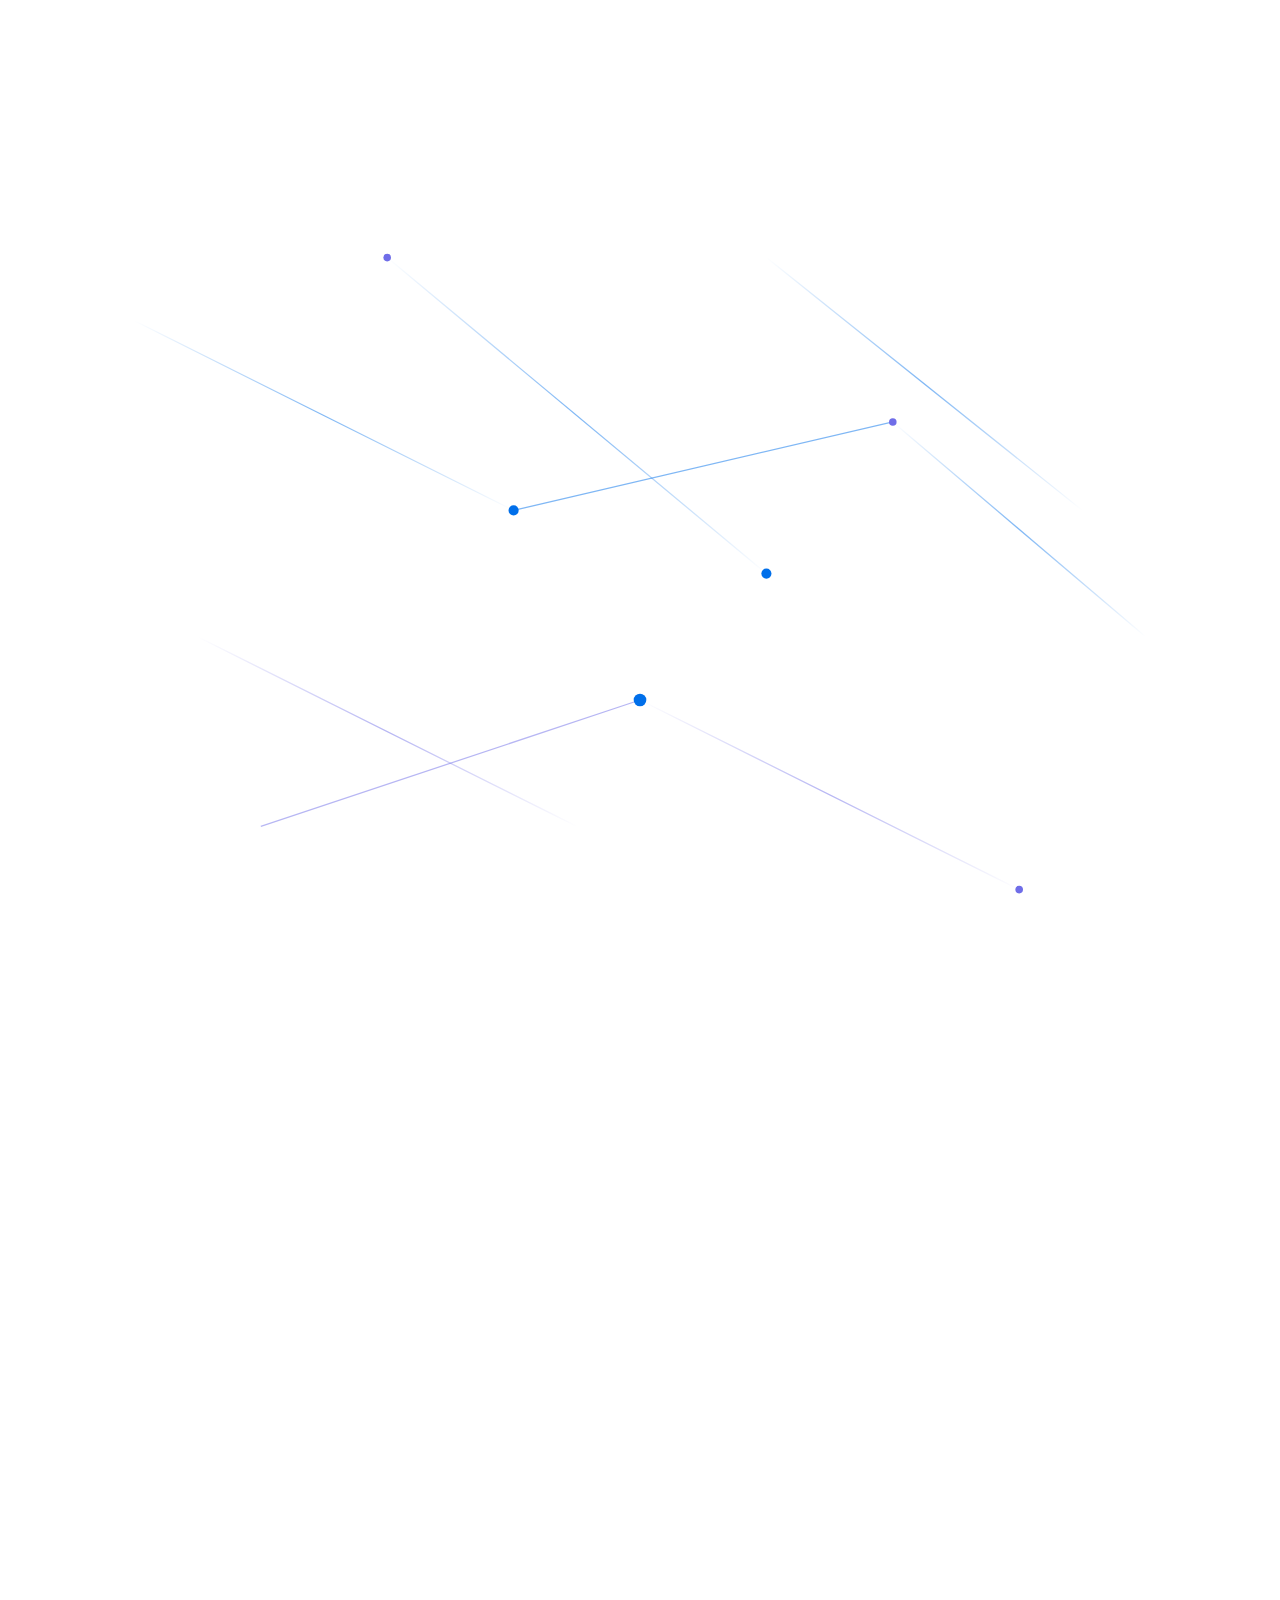
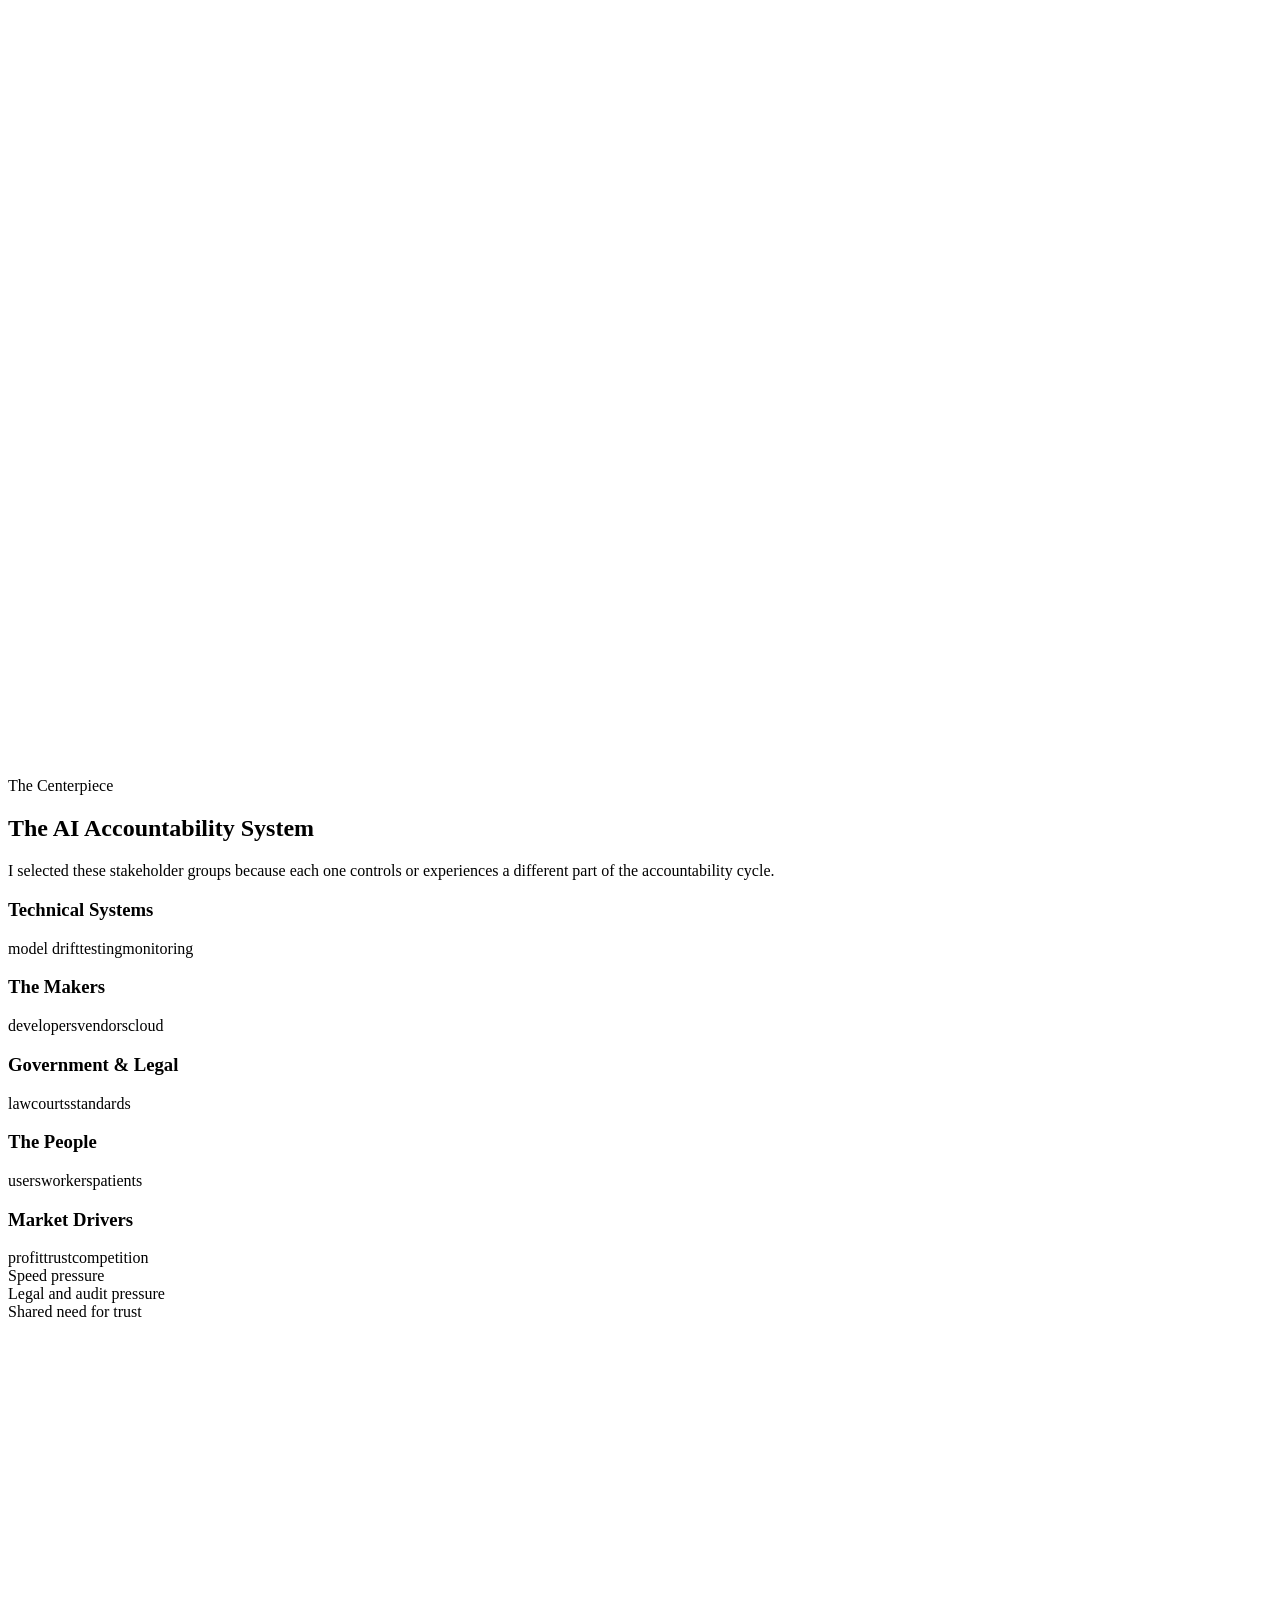
==== commit 665caa5f: "Updates + Changes" ====
--- a/out/index.html
+++ b/out/index.html
@@ -1 +1,12 @@
-<!DOCTYPE html><html lang="en" class="bg-background"><head><meta charSet="utf-8"/><meta name="viewport" content="width=device-width, initial-scale=1"/><link rel="preload" href="/_next/static/media/83afe278b6a6bb3c-s.p.0q-301v4kxxnr.woff2" as="font" crossorigin="" type="font/woff2"/><link rel="preload" href="/_next/static/media/e41d5df559864f9e-s.p.0gq7fw9.sy_5..woff2" as="font" crossorigin="" type="font/woff2"/><link rel="stylesheet" href="/_next/static/chunks/0dtckfgd6i7sk.css" data-precedence="next"/><link rel="stylesheet" href="/_next/static/chunks/0n~8k2f3erhvs.css" data-precedence="next"/><link rel="preload" as="script" fetchPriority="low" href="/_next/static/chunks/0.~vij--7qvex.js"/><script src="/_next/static/chunks/0a5edb9ly42un.js" async=""></script><script src="/_next/static/chunks/0levsaogtgjn_.js" async=""></script><script src="/_next/static/chunks/0e1g.oxe013o-.js" async=""></script><script src="/_next/static/chunks/turbopack-13nqef67rkvph.js" async=""></script><script src="/_next/static/chunks/0p.uw6r_i_8bc.js" async=""></script><script src="/_next/static/chunks/0ltt_-.-3iujh.js" async=""></script><script src="/_next/static/chunks/09tk1ecw4_8j3.js" async=""></script><meta name="next-size-adjust" content=""/><meta name="theme-color" content="#fafafa"/><title>Who Is Responsible When AI Goes Wrong? | AI Accountability Exhibition</title><meta name="description" content="An interactive exhibition exploring AI accountability as a wicked problem shaped by incentives, institutions, feedback loops, and conflicting stakeholder interests."/><meta name="generator" content="v0.app"/><script src="/_next/static/chunks/03~yq9q893hmn.js" noModule=""></script></head><body class="inter_5901b7c6-module__ec5Qua__variable instrument_serif_d7ec9e93-module__PnqSJq__variable font-sans antialiased"><div hidden=""><!--$--><!--/$--></div><main class="relative min-h-screen overflow-x-clip"><nav class="fixed top-0 left-0 right-0 z-50 transition-all duration-500 py-6 bg-transparent" style="transform:translateY(-100px)"><div class="max-w-7xl mx-auto px-6 flex items-center justify-between"><button class="text-sm font-medium tracking-wide text-foreground/90 hover:text-primary transition-colors">AI ACCOUNTABILITY</button><div class="hidden lg:flex items-center gap-1"><button class="px-3 py-1.5 text-xs font-medium rounded-full transition-all duration-300 text-muted-foreground hover:text-foreground hover:bg-secondary/50">Why It Matters</button><button class="px-3 py-1.5 text-xs font-medium rounded-full transition-all duration-300 text-muted-foreground hover:text-foreground hover:bg-secondary/50">System Map</button><button class="px-3 py-1.5 text-xs font-medium rounded-full transition-all duration-300 text-muted-foreground hover:text-foreground hover:bg-secondary/50">Stakeholders</button><button class="px-3 py-1.5 text-xs font-medium rounded-full transition-all duration-300 text-muted-foreground hover:text-foreground hover:bg-secondary/50">Conflicts</button><button class="px-3 py-1.5 text-xs font-medium rounded-full transition-all duration-300 text-muted-foreground hover:text-foreground hover:bg-secondary/50">Wicked Problem</button><button class="px-3 py-1.5 text-xs font-medium rounded-full transition-all duration-300 text-muted-foreground hover:text-foreground hover:bg-secondary/50">Ethics</button><button class="px-3 py-1.5 text-xs font-medium rounded-full transition-all duration-300 text-muted-foreground hover:text-foreground hover:bg-secondary/50">Questions</button><button class="px-3 py-1.5 text-xs font-medium rounded-full transition-all duration-300 text-muted-foreground hover:text-foreground hover:bg-secondary/50">Lesson</button></div><button class="lg:hidden p-2 text-foreground/80 hover:text-foreground" aria-label="Toggle menu"><div class="w-5 h-4 flex flex-col justify-between"><span class="w-full h-0.5 bg-current origin-left"></span><span class="w-full h-0.5 bg-current"></span><span class="w-full h-0.5 bg-current origin-left"></span></div></button></div></nav><section id="hero" class="relative min-h-[200vh]"><div class="sticky top-0 h-screen flex items-center justify-center overflow-hidden"><div class="absolute inset-0 ambient-bg"></div><div class="absolute top-1/4 left-1/4 w-96 h-96 rounded-full blur-3xl opacity-15" style="background:radial-gradient(circle, oklch(0.55 0.22 250) 0%, transparent 70%)"></div><div class="absolute bottom-1/4 right-1/4 w-80 h-80 rounded-full blur-3xl opacity-10" style="background:radial-gradient(circle, oklch(0.6 0.18 280) 0%, transparent 70%)"></div><svg class="absolute inset-0 w-full h-full opacity-30" viewBox="0 0 1000 1000" preserveAspectRatio="xMidYMid slice"><defs><linearGradient id="lineGradient1" x1="0%" y1="0%" x2="100%" y2="100%"><stop offset="0%" stop-color="oklch(0.55 0.22 250)" stop-opacity="0"></stop><stop offset="50%" stop-color="oklch(0.55 0.22 250)" stop-opacity="0.5"></stop><stop offset="100%" stop-color="oklch(0.55 0.22 250)" stop-opacity="0"></stop></linearGradient><linearGradient id="lineGradient2" x1="0%" y1="0%" x2="100%" y2="100%"><stop offset="0%" stop-color="oklch(0.6 0.18 280)" stop-opacity="0"></stop><stop offset="50%" stop-color="oklch(0.6 0.18 280)" stop-opacity="0.5"></stop><stop offset="100%" stop-color="oklch(0.6 0.18 280)" stop-opacity="0"></stop></linearGradient></defs><g class="animate-pulse-slow"><line x1="100" y1="200" x2="400" y2="350" stroke="url(#lineGradient1)" stroke-width="1"></line><line x1="400" y1="350" x2="700" y2="280" stroke="url(#lineGradient1)" stroke-width="1"></line><line x1="700" y1="280" x2="900" y2="450" stroke="url(#lineGradient1)" stroke-width="1"></line><line x1="200" y1="600" x2="500" y2="500" stroke="url(#lineGradient2)" stroke-width="1"></line><line x1="500" y1="500" x2="800" y2="650" stroke="url(#lineGradient2)" stroke-width="1"></line><line x1="300" y1="150" x2="600" y2="400" stroke="url(#lineGradient1)" stroke-width="1"></line><line x1="150" y1="450" x2="450" y2="600" stroke="url(#lineGradient2)" stroke-width="1"></line><line x1="600" y1="150" x2="850" y2="350" stroke="url(#lineGradient1)" stroke-width="1"></line></g><g><circle cx="400" cy="350" r="4" fill="oklch(0.55 0.22 250)" class="animate-pulse-slow"></circle><circle cx="700" cy="280" r="3" fill="oklch(0.6 0.18 280)" class="animate-pulse-slow"></circle><circle cx="500" cy="500" r="5" fill="oklch(0.55 0.22 250)" class="animate-pulse-slow"></circle><circle cx="300" cy="150" r="3" fill="oklch(0.6 0.18 280)" class="animate-pulse-slow"></circle><circle cx="600" cy="400" r="4" fill="oklch(0.55 0.22 250)" class="animate-pulse-slow"></circle><circle cx="800" cy="650" r="3" fill="oklch(0.6 0.18 280)" class="animate-pulse-slow"></circle></g></svg><div class="relative z-10 max-w-5xl mx-auto px-6 text-center" style="opacity:1;transform:none"><p class="text-primary/80 text-sm tracking-[0.3em] uppercase mb-8 font-medium" style="opacity:0;transform:translateY(20px)">An Exhibition on Wicked Problems</p><h1 class="text-5xl md:text-7xl lg:text-8xl font-serif leading-[0.95] mb-8 text-balance" style="opacity:0;transform:translateY(40px)"><span class="text-gradient-cyan">Who Is Responsible</span><br/><span class="text-foreground">When AI Goes Wrong?</span></h1><p class="text-xl md:text-2xl text-muted-foreground leading-relaxed max-w-3xl mx-auto mb-12 text-pretty" style="opacity:0;transform:translateY(30px)">AI accountability is difficult because AI systems are probabilistic, can change over time, and distribute responsibility across many actors.</p><div class="max-w-4xl mx-auto glass rounded-2xl p-8 md:p-10" style="opacity:0;transform:translateY(30px)"><p class="text-lg md:text-xl leading-relaxed text-foreground/90">As AI systems become embedded in education, healthcare, work, media, and public life, questions of responsibility become harder to answer. If an AI system causes harm, who is accountable: the developer, the company, the deployer, the regulator, or no one at all? This project argues that AI accountability is a <span class="text-primary font-medium">wicked problem</span>, meaning it cannot be solved once and for all because it is shaped by interacting technical, political, economic, and social systems.</p></div><div class="mt-12" style="opacity:0"><button class="group inline-flex items-center gap-3 px-8 py-4 rounded-full bg-primary/10 border border-primary/30 text-primary hover:bg-primary/20 hover:border-primary/50 transition-all duration-300" tabindex="0"><span class="font-medium">Explore the System</span><svg width="20" height="20" viewBox="0 0 20 20" fill="none" class="transition-transform group-hover:translate-y-1"><path d="M10 3v14m0 0l-5-5m5 5l5-5" stroke="currentColor" stroke-width="1.5" stroke-linecap="round" stroke-linejoin="round"></path></svg></button></div></div><div class="absolute bottom-12 left-1/2 -translate-x-1/2" style="opacity:0"><div class="w-6 h-10 rounded-full border-2 border-muted-foreground/30 flex items-start justify-center p-2"><div class="w-1.5 h-1.5 rounded-full bg-primary"></div></div></div></div></section><section id="why-matters" class="relative py-32 md:py-40"><div class="max-w-6xl mx-auto px-6"><div class="text-center mb-20" style="opacity:0;transform:translateY(30px)"><p class="text-primary/80 text-sm tracking-[0.2em] uppercase mb-4">Understanding the Stakes</p><h2 class="text-4xl md:text-5xl lg:text-6xl font-serif mb-6">Why This Problem Matters</h2><p class="text-xl text-muted-foreground max-w-3xl mx-auto leading-relaxed">AI accountability matters because AI is no longer a distant future technology. It already affects real decisions, real institutions, and real lives.</p></div><div class="grid md:grid-cols-2 gap-6 lg:gap-8"><div class="group relative" style="opacity:0;transform:translateY(30px)"><div class="glass rounded-2xl p-8 h-full transition-all duration-500 hover:bg-secondary/30 hover:border-primary/20"><div class="text-primary mb-6 transition-transform duration-300 group-hover:scale-110"><svg viewBox="0 0 40 40" fill="none" class="w-10 h-10"><circle cx="20" cy="20" r="18" stroke="currentColor" stroke-width="1.5" stroke-dasharray="4 4"></circle><circle cx="20" cy="20" r="8" fill="currentColor" fill-opacity="0.2"></circle><circle cx="20" cy="20" r="3" fill="currentColor"></circle></svg></div><h3 class="text-xl font-semibold mb-3 text-foreground">Probabilistic Systems</h3><p class="text-muted-foreground leading-relaxed">AI systems do not behave like simple machines with perfectly predictable outputs. Their behavior is harder to fully guarantee.</p></div></div><div class="group relative" style="opacity:0;transform:translateY(30px)"><div class="glass rounded-2xl p-8 h-full transition-all duration-500 hover:bg-secondary/30 hover:border-primary/20"><div class="text-primary mb-6 transition-transform duration-300 group-hover:scale-110"><svg viewBox="0 0 40 40" fill="none" class="w-10 h-10"><path d="M5 25 Q 10 10, 20 20 T 35 15" stroke="currentColor" stroke-width="1.5" fill="none"></path><path d="M5 30 Q 10 20, 20 25 T 35 20" stroke="currentColor" stroke-width="1.5" stroke-opacity="0.5" stroke-dasharray="3 3" fill="none"></path><circle cx="35" cy="15" r="3" fill="currentColor"></circle></svg></div><h3 class="text-xl font-semibold mb-3 text-foreground">Model Drift</h3><p class="text-muted-foreground leading-relaxed">Even if a system appears safe or fair at deployment, it may change over time as conditions and usage evolve.</p></div></div><div class="group relative" style="opacity:0;transform:translateY(30px)"><div class="glass rounded-2xl p-8 h-full transition-all duration-500 hover:bg-secondary/30 hover:border-primary/20"><div class="text-primary mb-6 transition-transform duration-300 group-hover:scale-110"><svg viewBox="0 0 40 40" fill="none" class="w-10 h-10"><circle cx="20" cy="10" r="4" stroke="currentColor" stroke-width="1.5"></circle><circle cx="10" cy="28" r="4" stroke="currentColor" stroke-width="1.5"></circle><circle cx="30" cy="28" r="4" stroke="currentColor" stroke-width="1.5"></circle><line x1="20" y1="14" x2="12" y2="24" stroke="currentColor" stroke-width="1.5"></line><line x1="20" y1="14" x2="28" y2="24" stroke="currentColor" stroke-width="1.5"></line><line x1="14" y1="28" x2="26" y2="28" stroke="currentColor" stroke-width="1.5"></line></svg></div><h3 class="text-xl font-semibold mb-3 text-foreground">Distributed Responsibility</h3><p class="text-muted-foreground leading-relaxed">Responsibility is spread across developers, companies, deployers, regulators, auditors, and users.</p></div></div><div class="group relative" style="opacity:0;transform:translateY(30px)"><div class="glass rounded-2xl p-8 h-full transition-all duration-500 hover:bg-secondary/30 hover:border-primary/20"><div class="text-primary mb-6 transition-transform duration-300 group-hover:scale-110"><svg viewBox="0 0 40 40" fill="none" class="w-10 h-10"><rect x="8" y="8" width="24" height="24" rx="2" stroke="currentColor" stroke-width="1.5"></rect><line x1="12" y1="16" x2="28" y2="16" stroke="currentColor" stroke-width="1.5"></line><line x1="12" y1="22" x2="24" y2="22" stroke="currentColor" stroke-width="1.5" stroke-opacity="0.6"></line><line x1="12" y1="28" x2="20" y2="28" stroke="currentColor" stroke-width="1.5" stroke-opacity="0.3"></line></svg></div><h3 class="text-xl font-semibold mb-3 text-foreground">Regulation Lags Behind</h3><p class="text-muted-foreground leading-relaxed">AI deployment often moves faster than legal and institutional oversight.</p></div></div></div></div></section><section id="system-map" class="relative min-h-[300vh]"><div class="sticky top-0 h-screen flex items-center justify-center overflow-hidden"><div class="absolute inset-0"><div class="absolute top-1/2 left-1/2 -translate-x-1/2 -translate-y-1/2 w-[600px] h-[600px] rounded-full blur-3xl opacity-10 bg-primary"></div></div><div class="relative z-10 w-full max-w-7xl mx-auto px-6"><div class="absolute top-8 left-6 right-6 text-center" style="opacity:0"><p class="text-primary/80 text-sm tracking-[0.2em] uppercase mb-2">The Centerpiece</p><h2 class="text-3xl md:text-4xl font-serif">The AI Accountability System</h2></div><div class="relative w-full aspect-square max-w-3xl mx-auto"><div class="absolute top-1/2 left-1/2 -translate-x-1/2 -translate-y-1/2 z-20" style="opacity:0;transform:scale(0.8)"><div class="relative"><div class="absolute inset-0 rounded-full blur-xl bg-primary/30"></div><div class="relative w-40 h-40 md:w-48 md:h-48 rounded-full glass-strong flex items-center justify-center border border-primary/40"><div class="text-center px-4"><span class="text-lg md:text-xl font-semibold text-gradient-cyan">AI Accountability</span></div></div></div></div><div class="absolute top-1/2 left-1/2 -translate-x-1/2 -translate-y-1/2 z-10" style="opacity:0;transform:scale(0.5)"><div class="relative" style="transform:translate(1.1021821192326179e-14px, -180px)"><svg class="absolute top-1/2 left-1/2 -translate-x-1/2 -translate-y-1/2 w-96 h-96 pointer-events-none" viewBox="-192 -192 384 384" style="opacity:0"><line x1="0" y1="0" x2="-1.1021821192326179e-14" y2="180" stroke="oklch(0.55 0.22 250)" stroke-width="1" stroke-opacity="0.4" stroke-dasharray="4 4"></line></svg><div class="relative group"><div class="absolute inset-0 rounded-xl blur-lg opacity-30" style="background-color:oklch(0.55 0.22 250)"></div><div class="relative w-32 md:w-40 glass rounded-xl p-4 border transition-all duration-300 hover:scale-105" style="border-color:oklch(0.55 0.22 250)40"><h3 class="text-sm md:text-base font-semibold text-foreground text-center mb-2">Technical Systems</h3><div class="flex flex-wrap gap-1 justify-center" style="opacity:0"><span class="text-[10px] px-1.5 py-0.5 rounded-full bg-secondary/50 text-muted-foreground">model drift</span><span class="text-[10px] px-1.5 py-0.5 rounded-full bg-secondary/50 text-muted-foreground">probabilistic behavior</span><span class="text-[10px] px-1.5 py-0.5 rounded-full bg-secondary/50 text-muted-foreground">testing</span><span class="text-[10px] px-1.5 py-0.5 rounded-full bg-secondary/50 text-muted-foreground">audits</span><span class="text-[10px] px-1.5 py-0.5 rounded-full bg-secondary/50 text-muted-foreground">+<!-- -->1</span></div></div></div></div></div><div class="absolute top-1/2 left-1/2 -translate-x-1/2 -translate-y-1/2 z-10" style="opacity:0;transform:scale(0.5)"><div class="relative" style="transform:translate(171.19017293312763px, -55.62305898749053px)"><svg class="absolute top-1/2 left-1/2 -translate-x-1/2 -translate-y-1/2 w-96 h-96 pointer-events-none" viewBox="-192 -192 384 384" style="opacity:0"><line x1="0" y1="0" x2="-171.19017293312763" y2="55.62305898749053" stroke="oklch(0.6 0.18 280)" stroke-width="1" stroke-opacity="0.4" stroke-dasharray="4 4"></line></svg><div class="relative group"><div class="absolute inset-0 rounded-xl blur-lg opacity-30" style="background-color:oklch(0.6 0.18 280)"></div><div class="relative w-32 md:w-40 glass rounded-xl p-4 border transition-all duration-300 hover:scale-105" style="border-color:oklch(0.6 0.18 280)40"><h3 class="text-sm md:text-base font-semibold text-foreground text-center mb-2">The Makers</h3><div class="flex flex-wrap gap-1 justify-center" style="opacity:0"><span class="text-[10px] px-1.5 py-0.5 rounded-full bg-secondary/50 text-muted-foreground">developers</span><span class="text-[10px] px-1.5 py-0.5 rounded-full bg-secondary/50 text-muted-foreground">engineers</span><span class="text-[10px] px-1.5 py-0.5 rounded-full bg-secondary/50 text-muted-foreground">cloud providers</span><span class="text-[10px] px-1.5 py-0.5 rounded-full bg-secondary/50 text-muted-foreground">product managers</span><span class="text-[10px] px-1.5 py-0.5 rounded-full bg-secondary/50 text-muted-foreground">+<!-- -->2</span></div></div></div></div></div><div class="absolute top-1/2 left-1/2 -translate-x-1/2 -translate-y-1/2 z-10" style="opacity:0;transform:scale(0.5)"><div class="relative" style="transform:translate(105.80134541264516px, 145.62305898749054px)"><svg class="absolute top-1/2 left-1/2 -translate-x-1/2 -translate-y-1/2 w-96 h-96 pointer-events-none" viewBox="-192 -192 384 384" style="opacity:0"><line x1="0" y1="0" x2="-105.80134541264516" y2="-145.62305898749054" stroke="oklch(0.5 0.18 220)" stroke-width="1" stroke-opacity="0.4" stroke-dasharray="4 4"></line></svg><div class="relative group"><div class="absolute inset-0 rounded-xl blur-lg opacity-30" style="background-color:oklch(0.5 0.18 220)"></div><div class="relative w-32 md:w-40 glass rounded-xl p-4 border transition-all duration-300 hover:scale-105" style="border-color:oklch(0.5 0.18 220)40"><h3 class="text-sm md:text-base font-semibold text-foreground text-center mb-2">Government &amp; Legal</h3><div class="flex flex-wrap gap-1 justify-center" style="opacity:0"><span class="text-[10px] px-1.5 py-0.5 rounded-full bg-secondary/50 text-muted-foreground">legislators</span><span class="text-[10px] px-1.5 py-0.5 rounded-full bg-secondary/50 text-muted-foreground">regulators</span><span class="text-[10px] px-1.5 py-0.5 rounded-full bg-secondary/50 text-muted-foreground">courts</span><span class="text-[10px] px-1.5 py-0.5 rounded-full bg-secondary/50 text-muted-foreground">standards</span><span class="text-[10px] px-1.5 py-0.5 rounded-full bg-secondary/50 text-muted-foreground">+<!-- -->1</span></div></div></div></div></div><div class="absolute top-1/2 left-1/2 -translate-x-1/2 -translate-y-1/2 z-10" style="opacity:0;transform:scale(0.5)"><div class="relative" style="transform:translate(-105.80134541264515px, 145.62305898749054px)"><svg class="absolute top-1/2 left-1/2 -translate-x-1/2 -translate-y-1/2 w-96 h-96 pointer-events-none" viewBox="-192 -192 384 384" style="opacity:0"><line x1="0" y1="0" x2="105.80134541264515" y2="-145.62305898749054" stroke="oklch(0.55 0.15 180)" stroke-width="1" stroke-opacity="0.4" stroke-dasharray="4 4"></line></svg><div class="relative group"><div class="absolute inset-0 rounded-xl blur-lg opacity-30" style="background-color:oklch(0.55 0.15 180)"></div><div class="relative w-32 md:w-40 glass rounded-xl p-4 border transition-all duration-300 hover:scale-105" style="border-color:oklch(0.55 0.15 180)40"><h3 class="text-sm md:text-base font-semibold text-foreground text-center mb-2">The People</h3><div class="flex flex-wrap gap-1 justify-center" style="opacity:0"><span class="text-[10px] px-1.5 py-0.5 rounded-full bg-secondary/50 text-muted-foreground">users</span><span class="text-[10px] px-1.5 py-0.5 rounded-full bg-secondary/50 text-muted-foreground">workers</span><span class="text-[10px] px-1.5 py-0.5 rounded-full bg-secondary/50 text-muted-foreground">patients</span><span class="text-[10px] px-1.5 py-0.5 rounded-full bg-secondary/50 text-muted-foreground">students</span><span class="text-[10px] px-1.5 py-0.5 rounded-full bg-secondary/50 text-muted-foreground">+<!-- -->2</span></div></div></div></div></div><div class="absolute top-1/2 left-1/2 -translate-x-1/2 -translate-y-1/2 z-10" style="opacity:0;transform:scale(0.5)"><div class="relative" style="transform:translate(-171.19017293312763px, -55.623058987490595px)"><svg class="absolute top-1/2 left-1/2 -translate-x-1/2 -translate-y-1/2 w-96 h-96 pointer-events-none" viewBox="-192 -192 384 384" style="opacity:0"><line x1="0" y1="0" x2="171.19017293312763" y2="55.623058987490595" stroke="oklch(0.6 0.2 300)" stroke-width="1" stroke-opacity="0.4" stroke-dasharray="4 4"></line></svg><div class="relative group"><div class="absolute inset-0 rounded-xl blur-lg opacity-30" style="background-color:oklch(0.6 0.2 300)"></div><div class="relative w-32 md:w-40 glass rounded-xl p-4 border transition-all duration-300 hover:scale-105" style="border-color:oklch(0.6 0.2 300)40"><h3 class="text-sm md:text-base font-semibold text-foreground text-center mb-2">Market Drivers</h3><div class="flex flex-wrap gap-1 justify-center" style="opacity:0"><span class="text-[10px] px-1.5 py-0.5 rounded-full bg-secondary/50 text-muted-foreground">profit</span><span class="text-[10px] px-1.5 py-0.5 rounded-full bg-secondary/50 text-muted-foreground">competition</span><span class="text-[10px] px-1.5 py-0.5 rounded-full bg-secondary/50 text-muted-foreground">public trust</span><span class="text-[10px] px-1.5 py-0.5 rounded-full bg-secondary/50 text-muted-foreground">compliance costs</span><span class="text-[10px] px-1.5 py-0.5 rounded-full bg-secondary/50 text-muted-foreground">+<!-- -->2</span></div></div></div></div></div></div><div class="absolute bottom-8 left-6 right-6 max-w-2xl mx-auto" style="opacity:0"><div class="glass rounded-xl p-6 text-center"><p class="text-muted-foreground leading-relaxed">When mapped as a system, AI accountability becomes visibly tangled. That messiness is part of the lesson: the problem is produced by relationships and incentives across the whole system, not by one isolated failure.</p></div></div></div></div></section><section id="stakeholders" class="relative py-32 md:py-40"><div class="max-w-7xl mx-auto px-6"><div class="text-center mb-20" style="opacity:0;transform:translateY(30px)"><p class="text-primary/80 text-sm tracking-[0.2em] uppercase mb-4">Understanding Power</p><h2 class="text-4xl md:text-5xl lg:text-6xl font-serif mb-6">Stakeholders in the System</h2><p class="text-xl text-muted-foreground max-w-3xl mx-auto leading-relaxed">Each group has different interests, perceptions, and impacts within the AI accountability ecosystem.</p></div><div class="grid md:grid-cols-2 lg:grid-cols-3 gap-6"><div class="group relative cursor-pointer" style="opacity:0;transform:translateY(30px)"><div class="absolute inset-0 rounded-2xl blur-xl opacity-0 group-hover:opacity-20 transition-opacity duration-500" style="background-color:oklch(0.6 0.18 280)"></div><div class="relative glass rounded-2xl p-6 h-full transition-all duration-500 hover:border-primary/30"><div class="w-2 h-2 rounded-full mb-4" style="background-color:oklch(0.6 0.18 280)"></div><h3 class="text-xl font-semibold mb-3 text-foreground">The Makers</h3><p class="text-sm text-muted-foreground mb-4 leading-relaxed">Private-sector actors who build, train, deploy, and maintain AI systems.</p><div class="overflow-hidden" style="height:0px;opacity:0"><div class="pt-4 border-t border-border space-y-4"><div><p class="text-xs text-primary uppercase tracking-wide mb-1">Interests &amp; Power</p><p class="text-sm text-muted-foreground leading-relaxed">Profit, market share, speed, innovation, and control over information. Their power is very high because they decide what gets built and released.</p></div><div><p class="text-xs text-primary uppercase tracking-wide mb-1">Perception</p><p class="text-sm text-muted-foreground leading-relaxed">They often frame accountability as a technical issue that can be managed internally through engineering, monitoring, and selective regulation.</p></div><div><p class="text-xs text-primary uppercase tracking-wide mb-1">Impact</p><p class="text-sm text-muted-foreground leading-relaxed">They face liability, reputational risk, financial loss, and regulatory pressure, but may also benefit in the short term from weak accountability because it allows faster deployment.</p></div></div></div><div class="mt-4 flex items-center gap-2 text-xs text-muted-foreground"><span>Click to expand</span><svg width="12" height="12" viewBox="0 0 12 12" fill="none"><path d="M3 4.5L6 7.5L9 4.5" stroke="currentColor" stroke-width="1.5" stroke-linecap="round" stroke-linejoin="round"></path></svg></div></div></div><div class="group relative cursor-pointer" style="opacity:0;transform:translateY(30px)"><div class="absolute inset-0 rounded-2xl blur-xl opacity-0 group-hover:opacity-20 transition-opacity duration-500" style="background-color:oklch(0.5 0.18 220)"></div><div class="relative glass rounded-2xl p-6 h-full transition-all duration-500 hover:border-primary/30"><div class="w-2 h-2 rounded-full mb-4" style="background-color:oklch(0.5 0.18 220)"></div><h3 class="text-xl font-semibold mb-3 text-foreground">Government &amp; Legal Institutions</h3><p class="text-sm text-muted-foreground mb-4 leading-relaxed">These actors create, interpret, and enforce the rules around AI accountability.</p><div class="overflow-hidden" style="height:0px;opacity:0"><div class="pt-4 border-t border-border space-y-4"><div><p class="text-xs text-primary uppercase tracking-wide mb-1">Interests &amp; Power</p><p class="text-sm text-muted-foreground leading-relaxed">Public safety, legitimacy, economic stability, and national competitiveness. Their power is high but slower and less direct than corporate power.</p></div><div><p class="text-xs text-primary uppercase tracking-wide mb-1">Perception</p><p class="text-sm text-muted-foreground leading-relaxed">They see AI not only as a safety issue, but also as an issue of competition, growth, and geopolitical advantage.</p></div><div><p class="text-xs text-primary uppercase tracking-wide mb-1">Impact</p><p class="text-sm text-muted-foreground leading-relaxed">They are affected when AI failures produce backlash, legal disputes, and pressure to regulate more effectively.</p></div></div></div><div class="mt-4 flex items-center gap-2 text-xs text-muted-foreground"><span>Click to expand</span><svg width="12" height="12" viewBox="0 0 12 12" fill="none"><path d="M3 4.5L6 7.5L9 4.5" stroke="currentColor" stroke-width="1.5" stroke-linecap="round" stroke-linejoin="round"></path></svg></div></div></div><div class="group relative cursor-pointer" style="opacity:0;transform:translateY(30px)"><div class="absolute inset-0 rounded-2xl blur-xl opacity-0 group-hover:opacity-20 transition-opacity duration-500" style="background-color:oklch(0.55 0.15 180)"></div><div class="relative glass rounded-2xl p-6 h-full transition-all duration-500 hover:border-primary/30"><div class="w-2 h-2 rounded-full mb-4" style="background-color:oklch(0.55 0.15 180)"></div><h3 class="text-xl font-semibold mb-3 text-foreground">The People</h3><p class="text-sm text-muted-foreground mb-4 leading-relaxed">Users, non-users, workers, consumers, patients, students, job applicants, whistleblowers, and journalists.</p><div class="overflow-hidden" style="height:0px;opacity:0"><div class="pt-4 border-t border-border space-y-4"><div><p class="text-xs text-primary uppercase tracking-wide mb-1">Interests &amp; Power</p><p class="text-sm text-muted-foreground leading-relaxed">Their direct power is often low, but collectively they influence markets, media narratives, and politics. Their interests center on privacy, fairness, safety, transparency, job security, and protection from misuse.</p></div><div><p class="text-xs text-primary uppercase tracking-wide mb-1">Perception</p><p class="text-sm text-muted-foreground leading-relaxed">They see AI accountability through lived consequences rather than technical abstractions.</p></div><div><p class="text-xs text-primary uppercase tracking-wide mb-1">Impact</p><p class="text-sm text-muted-foreground leading-relaxed">They are often the group most directly affected when the system fails.</p></div></div></div><div class="mt-4 flex items-center gap-2 text-xs text-muted-foreground"><span>Click to expand</span><svg width="12" height="12" viewBox="0 0 12 12" fill="none"><path d="M3 4.5L6 7.5L9 4.5" stroke="currentColor" stroke-width="1.5" stroke-linecap="round" stroke-linejoin="round"></path></svg></div></div></div><div class="group relative cursor-pointer lg:col-span-1 md:col-span-1" style="opacity:0;transform:translateY(30px)"><div class="absolute inset-0 rounded-2xl blur-xl opacity-0 group-hover:opacity-20 transition-opacity duration-500" style="background-color:oklch(0.55 0.22 250)"></div><div class="relative glass rounded-2xl p-6 h-full transition-all duration-500 hover:border-primary/30"><div class="w-2 h-2 rounded-full mb-4" style="background-color:oklch(0.55 0.22 250)"></div><h3 class="text-xl font-semibold mb-3 text-foreground">Technical Oversight Actors</h3><p class="text-sm text-muted-foreground mb-4 leading-relaxed">Auditors, safety teams, evaluators, monitoring systems, verification efforts, and human oversight structures.</p><div class="overflow-hidden" style="height:0px;opacity:0"><div class="pt-4 border-t border-border space-y-4"><div><p class="text-xs text-primary uppercase tracking-wide mb-1">Interests &amp; Power</p><p class="text-sm text-muted-foreground leading-relaxed">Reliability, traceability, safety, and continuing oversight. Their power is moderate because they influence what gets measured and monitored but do not control the whole system.</p></div><div><p class="text-xs text-primary uppercase tracking-wide mb-1">Perception</p><p class="text-sm text-muted-foreground leading-relaxed">They see accountability as a complex ongoing process, not a problem solved once.</p></div><div><p class="text-xs text-primary uppercase tracking-wide mb-1">Impact</p><p class="text-sm text-muted-foreground leading-relaxed">They are trapped inside the same system that makes accountability difficult, especially when oversight is rushed or reduced to appearances.</p></div></div></div><div class="mt-4 flex items-center gap-2 text-xs text-muted-foreground"><span>Click to expand</span><svg width="12" height="12" viewBox="0 0 12 12" fill="none"><path d="M3 4.5L6 7.5L9 4.5" stroke="currentColor" stroke-width="1.5" stroke-linecap="round" stroke-linejoin="round"></path></svg></div></div></div><div class="group relative cursor-pointer lg:col-span-1 md:col-span-1" style="opacity:0;transform:translateY(30px)"><div class="absolute inset-0 rounded-2xl blur-xl opacity-0 group-hover:opacity-20 transition-opacity duration-500" style="background-color:oklch(0.6 0.2 300)"></div><div class="relative glass rounded-2xl p-6 h-full transition-all duration-500 hover:border-primary/30"><div class="w-2 h-2 rounded-full mb-4" style="background-color:oklch(0.6 0.2 300)"></div><h3 class="text-xl font-semibold mb-3 text-foreground">Structural &amp; Market Drivers</h3><p class="text-sm text-muted-foreground mb-4 leading-relaxed">Larger forces that shape the behavior of everyone else.</p><div class="overflow-hidden" style="height:0px;opacity:0"><div class="pt-4 border-t border-border space-y-4"><div><p class="text-xs text-primary uppercase tracking-wide mb-1">Interests &amp; Power</p><p class="text-sm text-muted-foreground leading-relaxed">Profit motives, competition, customer demand, investor pressure, public trust, compliance costs, and geopolitics. Their structural power is enormous.</p></div><div><p class="text-xs text-primary uppercase tracking-wide mb-1">Perception</p><p class="text-sm text-muted-foreground leading-relaxed">Accountability is difficult because the wider system rewards speed, scale, and advantage more than caution.</p></div><div><p class="text-xs text-primary uppercase tracking-wide mb-1">Impact</p><p class="text-sm text-muted-foreground leading-relaxed">These forces are destabilized by AI failures, but they also continue feeding the system that produces the problem.</p></div></div></div><div class="mt-4 flex items-center gap-2 text-xs text-muted-foreground"><span>Click to expand</span><svg width="12" height="12" viewBox="0 0 12 12" fill="none"><path d="M3 4.5L6 7.5L9 4.5" stroke="currentColor" stroke-width="1.5" stroke-linecap="round" stroke-linejoin="round"></path></svg></div></div></div></div></div></section><section id="conflicts" class="relative min-h-[250vh]"><div class="sticky top-0 h-screen flex items-center justify-center overflow-hidden"><div class="absolute inset-0"><div class="absolute top-1/3 left-1/4 w-96 h-96 rounded-full blur-3xl opacity-10 bg-destructive"></div><div class="absolute bottom-1/3 right-1/4 w-80 h-80 rounded-full blur-3xl opacity-10 bg-primary"></div></div><div class="relative z-10 w-full max-w-7xl mx-auto px-6"><div class="text-center mb-12" style="opacity:0"><p class="text-primary/80 text-sm tracking-[0.2em] uppercase mb-2">Tension &amp; Alignment</p><h2 class="text-4xl md:text-5xl font-serif">Conflict and Convergence</h2></div><div class="grid lg:grid-cols-2 gap-8 lg:gap-12"><div class="space-y-6" style="opacity:0;transform:translateX(-50px)"><div class="flex items-center gap-3 mb-6"><div class="w-3 h-3 rounded-full bg-destructive/80"></div><h3 class="text-2xl font-semibold text-foreground">Major Conflicts</h3></div><div class="glass rounded-xl p-6 border-l-2 border-destructive/50"><h4 class="text-lg font-semibold text-foreground mb-2">The Makers vs The People</h4><p class="text-muted-foreground leading-relaxed">Companies are rewarded for speed and scale, while ordinary people often absorb the harms.</p></div><div class="glass rounded-xl p-6 border-l-2 border-destructive/50"><h4 class="text-lg font-semibold text-foreground mb-2">The Makers vs Government</h4><p class="text-muted-foreground leading-relaxed">Firms want flexibility and light regulation, while governments face pressure to protect the public without undermining competitiveness.</p></div><div class="glass rounded-xl p-6 border-l-2 border-destructive/50"><h4 class="text-lg font-semibold text-foreground mb-2">Oversight vs Market Incentives</h4><p class="text-muted-foreground leading-relaxed">Auditors and safety teams aim for serious accountability, but the broader system rewards rapid deployment and shallow compliance.</p></div></div><div class="space-y-6" style="opacity:0;transform:translateX(50px)"><div class="flex items-center gap-3 mb-6"><div class="w-3 h-3 rounded-full bg-primary"></div><h3 class="text-2xl font-semibold text-foreground">Shared Concerns</h3></div><div class="glass rounded-xl p-6 border-l-2 border-primary/50"><h4 class="text-lg font-semibold text-foreground mb-2">Trust</h4><p class="text-muted-foreground leading-relaxed">Companies need it for adoption, governments need it for legitimacy, and the public needs it to live with AI expansion.</p></div><div class="glass rounded-xl p-6 border-l-2 border-primary/50"><h4 class="text-lg font-semibold text-foreground mb-2">Stability</h4><p class="text-muted-foreground leading-relaxed">Large AI failures could create lawsuits, backlash, market disruption, and political instability.</p></div><div class="glass rounded-xl p-6 border-l-2 border-primary/50"><h4 class="text-lg font-semibold text-foreground mb-2">Better Information</h4><p class="text-muted-foreground leading-relaxed">Stronger monitoring, documentation, reporting, independent audits, and clearer liability rules benefit everyone.</p></div></div></div><div class="mt-12 max-w-2xl mx-auto" style="opacity:0;transform:scale(0.9)"><div class="glass-strong rounded-2xl p-8 text-center border border-primary/20"><div class="flex justify-center gap-4 mb-4"><div class="w-8 h-1 rounded-full bg-destructive/60"></div><div class="w-8 h-1 rounded-full bg-primary/60"></div></div><p class="text-lg text-foreground leading-relaxed">Both <span class="text-destructive/90 font-medium">conflict</span> and<!-- --> <span class="text-primary font-medium">common ground</span> exist inside the same system. Recognizing both is essential for understanding why AI accountability remains so difficult to achieve.</p></div></div></div></div></section><section id="wicked" class="relative py-32 md:py-40"><div class="absolute inset-0 overflow-hidden"><div class="absolute top-1/2 left-1/2 -translate-x-1/2 -translate-y-1/2 w-[800px] h-[800px] rounded-full blur-3xl opacity-5 bg-accent"></div></div><div class="relative z-10 max-w-6xl mx-auto px-6"><div class="text-center mb-20" style="opacity:0;transform:translateY(30px)"><p class="text-accent text-sm tracking-[0.2em] uppercase mb-4">The Core Insight</p><h2 class="text-4xl md:text-5xl lg:text-6xl font-serif mb-6">Why This Is a <span class="text-gradient-violet">Wicked Problem</span></h2><p class="text-xl text-muted-foreground max-w-3xl mx-auto leading-relaxed">Wicked problems resist simple solutions because they are defined by complexity, interdependence, and fundamental disagreement.</p></div><div class="grid md:grid-cols-2 lg:grid-cols-3 gap-6"><div class="group" style="opacity:0;transform:translateY(30px)"><div class="glass rounded-xl p-6 h-full transition-all duration-500 hover:bg-accent/5 hover:border-accent/20"><div class="text-accent mb-4 transition-transform duration-300 group-hover:scale-110"><svg viewBox="0 0 40 40" fill="none" class="w-8 h-8"><circle cx="12" cy="20" r="8" stroke="currentColor" stroke-width="1.5"></circle><circle cx="28" cy="20" r="8" stroke="currentColor" stroke-width="1.5"></circle><circle cx="20" cy="12" r="8" stroke="currentColor" stroke-width="1.5" stroke-opacity="0.5"></circle></svg></div><h3 class="text-lg font-semibold mb-2 text-foreground">No Single Definition</h3><p class="text-sm text-muted-foreground leading-relaxed">AI accountability means different things depending on whether one prioritizes fairness, safety, privacy, innovation, growth, or national security.</p></div></div><div class="group" style="opacity:0;transform:translateY(30px)"><div class="glass rounded-xl p-6 h-full transition-all duration-500 hover:bg-accent/5 hover:border-accent/20"><div class="text-accent mb-4 transition-transform duration-300 group-hover:scale-110"><svg viewBox="0 0 40 40" fill="none" class="w-8 h-8"><path d="M20 5 L20 35" stroke="currentColor" stroke-width="1.5"></path><path d="M12 12 L20 5 L28 12" stroke="currentColor" stroke-width="1.5" stroke-linecap="round" stroke-linejoin="round"></path><circle cx="20" cy="20" r="3" fill="currentColor"></circle><circle cx="20" cy="30" r="2" fill="currentColor" fill-opacity="0.5"></circle></svg></div><h3 class="text-lg font-semibold mb-2 text-foreground">No Stopping Rule</h3><p class="text-sm text-muted-foreground leading-relaxed">There is no final point where accountability is finished. Models change, regulations shift, and new uses keep appearing.</p></div></div><div class="group" style="opacity:0;transform:translateY(30px)"><div class="glass rounded-xl p-6 h-full transition-all duration-500 hover:bg-accent/5 hover:border-accent/20"><div class="text-accent mb-4 transition-transform duration-300 group-hover:scale-110"><svg viewBox="0 0 40 40" fill="none" class="w-8 h-8"><rect x="8" y="15" width="10" height="15" rx="1" stroke="currentColor" stroke-width="1.5"></rect><rect x="22" y="10" width="10" height="20" rx="1" stroke="currentColor" stroke-width="1.5"></rect><line x1="5" y1="35" x2="35" y2="35" stroke="currentColor" stroke-width="1.5" stroke-opacity="0.5"></line></svg></div><h3 class="text-lg font-semibold mb-2 text-foreground">Good or Bad, Not True or False</h3><p class="text-sm text-muted-foreground leading-relaxed">There is no perfect solution. Different approaches involve tradeoffs.</p></div></div><div class="group" style="opacity:0;transform:translateY(30px)"><div class="glass rounded-xl p-6 h-full transition-all duration-500 hover:bg-accent/5 hover:border-accent/20"><div class="text-accent mb-4 transition-transform duration-300 group-hover:scale-110"><svg viewBox="0 0 40 40" fill="none" class="w-8 h-8"><rect x="8" y="8" width="24" height="24" rx="2" stroke="currentColor" stroke-width="1.5"></rect><path d="M14 20 L18 24 L26 16" stroke="currentColor" stroke-width="1.5" stroke-linecap="round" stroke-linejoin="round"></path><line x1="8" y1="32" x2="32" y2="8" stroke="currentColor" stroke-width="1.5" stroke-opacity="0.3"></line></svg></div><h3 class="text-lg font-semibold mb-2 text-foreground">No Final Test</h3><p class="text-sm text-muted-foreground leading-relaxed">No one-time evaluation can prove that an AI system will remain safe or fair across all future contexts.</p></div></div><div class="group" style="opacity:0;transform:translateY(30px)"><div class="glass rounded-xl p-6 h-full transition-all duration-500 hover:bg-accent/5 hover:border-accent/20"><div class="text-accent mb-4 transition-transform duration-300 group-hover:scale-110"><svg viewBox="0 0 40 40" fill="none" class="w-8 h-8"><circle cx="20" cy="20" r="12" stroke="currentColor" stroke-width="1.5"></circle><path d="M20 12 L20 20 L26 24" stroke="currentColor" stroke-width="1.5" stroke-linecap="round" stroke-linejoin="round"></path><path d="M14 26 Q 20 22, 26 26" stroke="currentColor" stroke-width="1.5" stroke-opacity="0.5"></path></svg></div><h3 class="text-lg font-semibold mb-2 text-foreground">Interventions Have Tradeoffs</h3><p class="text-sm text-muted-foreground leading-relaxed">Stronger regulation may reduce harms but can also shift markets and incentives.</p></div></div><div class="group" style="opacity:0;transform:translateY(30px)"><div class="glass rounded-xl p-6 h-full transition-all duration-500 hover:bg-accent/5 hover:border-accent/20"><div class="text-accent mb-4 transition-transform duration-300 group-hover:scale-110"><svg viewBox="0 0 40 40" fill="none" class="w-8 h-8"><rect x="6" y="6" width="28" height="28" rx="2" stroke="currentColor" stroke-width="1.5" stroke-dasharray="4 4"></rect><rect x="12" y="12" width="16" height="16" rx="1" stroke="currentColor" stroke-width="1.5"></rect><circle cx="20" cy="20" r="4" fill="currentColor" fill-opacity="0.3"></circle></svg></div><h3 class="text-lg font-semibold mb-2 text-foreground">Framing Changes the Solution</h3><p class="text-sm text-muted-foreground leading-relaxed">The way the problem is defined shapes the kinds of solutions people consider possible.</p></div></div></div></div></section><section id="ethics" class="relative py-32 md:py-40"><div class="max-w-5xl mx-auto px-6"><div class="text-center mb-16" style="opacity:0;transform:translateY(30px)"><p class="text-primary/80 text-sm tracking-[0.2em] uppercase mb-4">Research Implications</p><h2 class="text-4xl md:text-5xl lg:text-6xl font-serif mb-6">Ethical Problems for Researchers</h2></div><div class="grid md:grid-cols-2 gap-8"><div class="group" style="opacity:0;transform:translateY(30px)"><div class="glass-strong rounded-2xl p-8 h-full transition-all duration-500 hover:border-primary/30"><div class="text-primary mb-6 transition-transform duration-300 group-hover:scale-105"><svg viewBox="0 0 48 48" fill="none" class="w-12 h-12"><circle cx="24" cy="24" r="20" stroke="currentColor" stroke-width="1.5"></circle><path d="M24 8 L24 24 L36 32" stroke="currentColor" stroke-width="1.5" stroke-linecap="round"></path><circle cx="24" cy="24" r="3" fill="currentColor"></circle><path d="M14 38 L24 24" stroke="currentColor" stroke-width="1" stroke-opacity="0.4" stroke-dasharray="2 2"></path><path d="M34 38 L24 24" stroke="currentColor" stroke-width="1" stroke-opacity="0.4" stroke-dasharray="2 2"></path></svg></div><h3 class="text-xl md:text-2xl font-semibold mb-4 text-foreground leading-tight">Who Gets to Define &quot;Safe&quot; or &quot;Fair&quot;?</h3><p class="text-muted-foreground leading-relaxed text-lg">Researchers and institutions may embed values into AI systems without broad democratic agreement.</p></div></div><div class="group" style="opacity:0;transform:translateY(30px)"><div class="glass-strong rounded-2xl p-8 h-full transition-all duration-500 hover:border-primary/30"><div class="text-primary mb-6 transition-transform duration-300 group-hover:scale-105"><svg viewBox="0 0 48 48" fill="none" class="w-12 h-12"><rect x="8" y="16" width="32" height="24" rx="2" stroke="currentColor" stroke-width="1.5"></rect><path d="M16 8 L24 16 L32 8" stroke="currentColor" stroke-width="1.5" stroke-linecap="round" stroke-linejoin="round"></path><line x1="16" y1="26" x2="32" y2="26" stroke="currentColor" stroke-width="1.5"></line><line x1="16" y1="32" x2="28" y2="32" stroke="currentColor" stroke-width="1.5" stroke-opacity="0.5"></line><circle cx="36" cy="32" r="2" fill="currentColor" fill-opacity="0.5"></circle></svg></div><h3 class="text-xl md:text-2xl font-semibold mb-4 text-foreground leading-tight">How Much Uncertainty Is Acceptable?</h3><p class="text-muted-foreground leading-relaxed text-lg">Deploying systems whose long-term harms cannot be fully tested in advance creates a tension between innovation and public protection.</p></div></div></div></div></section><section id="questions" class="relative py-32 md:py-40"><div class="absolute inset-0 overflow-hidden"><div class="absolute top-0 left-0 w-full h-px bg-gradient-to-r from-transparent via-border to-transparent"></div><div class="absolute bottom-0 left-0 w-full h-px bg-gradient-to-r from-transparent via-border to-transparent"></div></div><div class="relative z-10 max-w-4xl mx-auto px-6"><div class="text-center mb-16" style="opacity:0;transform:translateY(30px)"><p class="text-primary/80 text-sm tracking-[0.2em] uppercase mb-4">Looking Forward</p><h2 class="text-4xl md:text-5xl lg:text-6xl font-serif mb-6">Open Questions</h2><p class="text-xl text-muted-foreground max-w-2xl mx-auto">These questions remain unresolved and require ongoing attention from researchers, policymakers, and the public.</p></div><div class="space-y-4"><div class="group" style="opacity:0;transform:translateX(-30px)"><div class="flex items-start gap-6 glass rounded-xl p-6 transition-all duration-300 hover:bg-secondary/30 hover:border-primary/20"><div class="flex-shrink-0 w-10 h-10 rounded-full bg-primary/10 border border-primary/30 flex items-center justify-center"><span class="text-sm font-mono text-primary">01</span></div><p class="text-lg text-foreground/90 leading-relaxed pt-1.5">How should liability be divided across developers, companies, deployers, regulators, and users?</p></div></div><div class="group" style="opacity:0;transform:translateX(-30px)"><div class="flex items-start gap-6 glass rounded-xl p-6 transition-all duration-300 hover:bg-secondary/30 hover:border-primary/20"><div class="flex-shrink-0 w-10 h-10 rounded-full bg-primary/10 border border-primary/30 flex items-center justify-center"><span class="text-sm font-mono text-primary">02</span></div><p class="text-lg text-foreground/90 leading-relaxed pt-1.5">What forms of post-deployment monitoring actually work?</p></div></div><div class="group" style="opacity:0;transform:translateX(-30px)"><div class="flex items-start gap-6 glass rounded-xl p-6 transition-all duration-300 hover:bg-secondary/30 hover:border-primary/20"><div class="flex-shrink-0 w-10 h-10 rounded-full bg-primary/10 border border-primary/30 flex items-center justify-center"><span class="text-sm font-mono text-primary">03</span></div><p class="text-lg text-foreground/90 leading-relaxed pt-1.5">Can independent audits remain meaningful in a system that rewards speed?</p></div></div><div class="group" style="opacity:0;transform:translateX(-30px)"><div class="flex items-start gap-6 glass rounded-xl p-6 transition-all duration-300 hover:bg-secondary/30 hover:border-primary/20"><div class="flex-shrink-0 w-10 h-10 rounded-full bg-primary/10 border border-primary/30 flex items-center justify-center"><span class="text-sm font-mono text-primary">04</span></div><p class="text-lg text-foreground/90 leading-relaxed pt-1.5">How should different countries balance innovation and restraint?</p></div></div><div class="group" style="opacity:0;transform:translateX(-30px)"><div class="flex items-start gap-6 glass rounded-xl p-6 transition-all duration-300 hover:bg-secondary/30 hover:border-primary/20"><div class="flex-shrink-0 w-10 h-10 rounded-full bg-primary/10 border border-primary/30 flex items-center justify-center"><span class="text-sm font-mono text-primary">05</span></div><p class="text-lg text-foreground/90 leading-relaxed pt-1.5">How do military and state uses of AI complicate accountability?</p></div></div><div class="group" style="opacity:0;transform:translateX(-30px)"><div class="flex items-start gap-6 glass rounded-xl p-6 transition-all duration-300 hover:bg-secondary/30 hover:border-primary/20"><div class="flex-shrink-0 w-10 h-10 rounded-full bg-primary/10 border border-primary/30 flex items-center justify-center"><span class="text-sm font-mono text-primary">06</span></div><p class="text-lg text-foreground/90 leading-relaxed pt-1.5">What structures could force continuous proof of safety instead of one-time approval?</p></div></div></div></div></section><section id="lesson" class="relative py-32 md:py-48"><div class="absolute inset-0"><div class="absolute top-1/2 left-1/2 -translate-x-1/2 -translate-y-1/2 w-[1000px] h-[600px] rounded-full blur-3xl opacity-10 bg-gradient-to-br from-primary via-accent to-primary"></div></div><div class="relative z-10 max-w-5xl mx-auto px-6 text-center"><div class="mb-8" style="opacity:0;transform:translateY(30px)"><p class="text-primary text-sm tracking-[0.3em] uppercase mb-6">The Core Lesson</p><h2 class="text-4xl md:text-5xl font-serif mb-2">Take-Home Lesson</h2></div><div class="glass-strong rounded-3xl p-10 md:p-16 mb-12" style="opacity:0;transform:scale(0.95)"><p class="text-2xl md:text-3xl lg:text-4xl font-serif leading-relaxed text-foreground text-balance">AI accountability cannot be solved once and for all because the same technical, political, economic, and social systems that are supposed to control AI are also the systems that<!-- --> <span class="text-gradient-cyan font-medium">reproduce the problem</span>.</p></div><p class="text-xl text-muted-foreground max-w-3xl mx-auto leading-relaxed" style="opacity:0;transform:translateY(20px)">This is what makes AI accountability <span class="text-accent">wicked</span>. It is not just a flaw in the technology. It is a problem of systems, incentives, values, and power.</p></div></section><section id="bibliography" class="relative py-32 md:py-40 border-t border-border/50"><div class="max-w-4xl mx-auto px-6"><div class="text-center mb-16" style="opacity:0;transform:translateY(30px)"><p class="text-muted-foreground text-sm tracking-[0.2em] uppercase mb-4">References</p><h2 class="text-4xl md:text-5xl font-serif">Selected Sources</h2></div><div class="space-y-6"><div class="glass p-6 rounded-xl border transition-colors" style="opacity:0;transform:translateY(20px)"><p class="text-sm mb-2 text-muted-foreground">Rittel, H. W. J., &amp; Webber, M. M.<!-- --> (<!-- -->1973<!-- -->)</p><p class="text-lg font-medium mb-1 text-foreground">Dilemmas in a General Theory of Planning</p><p class="text-sm text-muted-foreground">Policy Sciences, 4(2), 155–169</p><p class="text-xs mt-3 text-primary/70">Foundational text on wicked problems</p></div><div class="glass p-6 rounded-xl border transition-colors" style="opacity:0;transform:translateY(20px)"><p class="text-sm mb-2 text-muted-foreground">National Institute of Standards and Technology<!-- --> (<!-- -->2023<!-- -->)</p><p class="text-lg font-medium mb-1 text-foreground">AI Risk Management Framework (AI RMF 1.0)</p><p class="text-sm text-muted-foreground">NIST Publication</p><p class="text-xs mt-3 text-primary/70">U.S. federal framework for AI risk</p></div><div class="glass p-6 rounded-xl border transition-colors" style="opacity:0;transform:translateY(20px)"><p class="text-sm mb-2 text-muted-foreground">European Parliament and Council<!-- --> (<!-- -->2024<!-- -->)</p><p class="text-lg font-medium mb-1 text-foreground">Regulation (EU) 2024/1689 (EU AI Act)</p><p class="text-sm text-muted-foreground">Official Journal of the European Union</p><p class="text-xs mt-3 text-primary/70">Comprehensive AI regulation</p></div></div></div></section><footer class="relative py-16 md:py-24 border-t border-border/30"><div class="max-w-4xl mx-auto px-6 text-center"><div class="space-y-4" style="opacity:0;transform:translateY(20px)"><p class="text-2xl md:text-3xl font-serif text-foreground">Abhi Patil</p><div class="flex flex-col md:flex-row items-center justify-center gap-2 md:gap-4 text-muted-foreground"><span>Final Project Exhibition</span><span class="hidden md:inline text-border">•</span><span>Spring 2026</span></div></div><div class="mt-12 pt-8 border-t border-border/20" style="opacity:0"><p class="text-sm text-muted-foreground/60">An interactive exhibition exploring AI accountability as a wicked problem</p></div></div></footer></main><!--$--><!--/$--><!--$!--><template data-dgst="BAILOUT_TO_CLIENT_SIDE_RENDERING"></template><!--/$--><script src="/_next/static/chunks/0.~vij--7qvex.js" id="_R_" async=""></script><script>(self.__next_f=self.__next_f||[]).push([0])</script><script>self.__next_f.push([1,"1:\"$Sreact.fragment\"\n2:I[90861,[\"/_next/static/chunks/0p.uw6r_i_8bc.js\",\"/_next/static/chunks/0ltt_-.-3iujh.js\"],\"default\"]\n3:I[57834,[\"/_next/static/chunks/0p.uw6r_i_8bc.js\",\"/_next/static/chunks/0ltt_-.-3iujh.js\"],\"default\"]\n4:I[9960,[\"/_next/static/chunks/0p.uw6r_i_8bc.js\",\"/_next/static/chunks/0ltt_-.-3iujh.js\"],\"Analytics\"]\n5:I[64936,[\"/_next/static/chunks/0p.uw6r_i_8bc.js\",\"/_next/static/chunks/0ltt_-.-3iujh.js\"],\"ClientPageRoot\"]\n6:I[31713,[\"/_next/static/chunks/0p.uw6r_i_8bc.js\",\"/_next/static/chunks/0ltt_-.-3iujh.js\",\"/_next/static/chunks/09tk1ecw4_8j3.js\"],\"default\"]\n9:I[46608,[\"/_next/static/chunks/0p.uw6r_i_8bc.js\",\"/_next/static/chunks/0ltt_-.-3iujh.js\"],\"OutletBoundary\"]\na:\"$Sreact.suspense\"\nc:I[46608,[\"/_next/static/chunks/0p.uw6r_i_8bc.js\",\"/_next/static/chunks/0ltt_-.-3iujh.js\"],\"ViewportBoundary\"]\ne:I[46608,[\"/_next/static/chunks/0p.uw6r_i_8bc.js\",\"/_next/static/chunks/0ltt_-.-3iujh.js\"],\"MetadataBoundary\"]\n10:I[50909,[\"/_next/static/chunks/0p.uw6r_i_8bc.js\",\"/_next/static/chunks/0ltt_-.-3iujh.js\"],\"default\",1]\n:HL[\"/_next/static/chunks/0dtckfgd6i7sk.css\",\"style\"]\n:HL[\"/_next/static/chunks/0n~8k2f3erhvs.css\",\"style\"]\n:HL[\"/_next/static/media/83afe278b6a6bb3c-s.p.0q-301v4kxxnr.woff2\",\"font\",{\"crossOrigin\":\"\",\"type\":\"font/woff2\"}]\n:HL[\"/_next/static/media/e41d5df559864f9e-s.p.0gq7fw9.sy_5..woff2\",\"font\",{\"crossOrigin\":\"\",\"type\":\"font/woff2\"}]\n"])</script><script>self.__next_f.push([1,"0:{\"P\":null,\"c\":[\"\",\"\"],\"q\":\"\",\"i\":false,\"f\":[[[\"\",{\"children\":[\"__PAGE__\",{}]},\"$undefined\",\"$undefined\",16],[[\"$\",\"$1\",\"c\",{\"children\":[[[\"$\",\"link\",\"0\",{\"rel\":\"stylesheet\",\"href\":\"/_next/static/chunks/0dtckfgd6i7sk.css\",\"precedence\":\"next\",\"crossOrigin\":\"$undefined\",\"nonce\":\"$undefined\"}],[\"$\",\"link\",\"1\",{\"rel\":\"stylesheet\",\"href\":\"/_next/static/chunks/0n~8k2f3erhvs.css\",\"precedence\":\"next\",\"crossOrigin\":\"$undefined\",\"nonce\":\"$undefined\"}],[\"$\",\"script\",\"script-0\",{\"src\":\"/_next/static/chunks/0p.uw6r_i_8bc.js\",\"async\":true,\"nonce\":\"$undefined\"}],[\"$\",\"script\",\"script-1\",{\"src\":\"/_next/static/chunks/0ltt_-.-3iujh.js\",\"async\":true,\"nonce\":\"$undefined\"}]],[\"$\",\"html\",null,{\"lang\":\"en\",\"className\":\"bg-background\",\"children\":[\"$\",\"body\",null,{\"className\":\"inter_5901b7c6-module__ec5Qua__variable instrument_serif_d7ec9e93-module__PnqSJq__variable font-sans antialiased\",\"children\":[[\"$\",\"$L2\",null,{\"parallelRouterKey\":\"children\",\"error\":\"$undefined\",\"errorStyles\":\"$undefined\",\"errorScripts\":\"$undefined\",\"template\":[\"$\",\"$L3\",null,{}],\"templateStyles\":\"$undefined\",\"templateScripts\":\"$undefined\",\"notFound\":[[[\"$\",\"title\",null,{\"children\":\"404: This page could not be found.\"}],[\"$\",\"div\",null,{\"style\":{\"fontFamily\":\"system-ui,\\\"Segoe UI\\\",Roboto,Helvetica,Arial,sans-serif,\\\"Apple Color Emoji\\\",\\\"Segoe UI Emoji\\\"\",\"height\":\"100vh\",\"textAlign\":\"center\",\"display\":\"flex\",\"flexDirection\":\"column\",\"alignItems\":\"center\",\"justifyContent\":\"center\"},\"children\":[\"$\",\"div\",null,{\"children\":[[\"$\",\"style\",null,{\"dangerouslySetInnerHTML\":{\"__html\":\"body{color:#000;background:#fff;margin:0}.next-error-h1{border-right:1px solid rgba(0,0,0,.3)}@media (prefers-color-scheme:dark){body{color:#fff;background:#000}.next-error-h1{border-right:1px solid rgba(255,255,255,.3)}}\"}}],[\"$\",\"h1\",null,{\"className\":\"next-error-h1\",\"style\":{\"display\":\"inline-block\",\"margin\":\"0 20px 0 0\",\"padding\":\"0 23px 0 0\",\"fontSize\":24,\"fontWeight\":500,\"verticalAlign\":\"top\",\"lineHeight\":\"49px\"},\"children\":404}],[\"$\",\"div\",null,{\"style\":{\"display\":\"inline-block\"},\"children\":[\"$\",\"h2\",null,{\"style\":{\"fontSize\":14,\"fontWeight\":400,\"lineHeight\":\"49px\",\"margin\":0},\"children\":\"This page could not be found.\"}]}]]}]}]],[]],\"forbidden\":\"$undefined\",\"unauthorized\":\"$undefined\"}],[\"$\",\"$L4\",null,{}]]}]}]]}],{\"children\":[[\"$\",\"$1\",\"c\",{\"children\":[[\"$\",\"$L5\",null,{\"Component\":\"$6\",\"serverProvidedParams\":{\"searchParams\":{},\"params\":{},\"promises\":[\"$@7\",\"$@8\"]}}],[[\"$\",\"script\",\"script-0\",{\"src\":\"/_next/static/chunks/09tk1ecw4_8j3.js\",\"async\":true,\"nonce\":\"$undefined\"}]],[\"$\",\"$L9\",null,{\"children\":[\"$\",\"$a\",null,{\"name\":\"Next.MetadataOutlet\",\"children\":\"$@b\"}]}]]}],{},null,false,null]},null,false,null],[\"$\",\"$1\",\"h\",{\"children\":[null,[\"$\",\"$Lc\",null,{\"children\":\"$Ld\"}],[\"$\",\"div\",null,{\"hidden\":true,\"children\":[\"$\",\"$Le\",null,{\"children\":[\"$\",\"$a\",null,{\"name\":\"Next.Metadata\",\"children\":\"$Lf\"}]}]}],[\"$\",\"meta\",null,{\"name\":\"next-size-adjust\",\"content\":\"\"}]]}],false]],\"m\":\"$undefined\",\"G\":[\"$10\",[[\"$\",\"link\",\"0\",{\"rel\":\"stylesheet\",\"href\":\"/_next/static/chunks/0dtckfgd6i7sk.css\",\"precedence\":\"next\",\"crossOrigin\":\"$undefined\",\"nonce\":\"$undefined\"}],[\"$\",\"link\",\"1\",{\"rel\":\"stylesheet\",\"href\":\"/_next/static/chunks/0n~8k2f3erhvs.css\",\"precedence\":\"next\",\"crossOrigin\":\"$undefined\",\"nonce\":\"$undefined\"}]]],\"S\":true,\"h\":null,\"s\":\"$undefined\",\"l\":\"$undefined\",\"p\":\"$undefined\",\"d\":\"$undefined\",\"b\":\"1FIuOY51VZ_HjXzZPDAZF\"}\n"])</script><script>self.__next_f.push([1,"7:{}\n8:\"$0:f:0:1:1:children:0:props:children:0:props:serverProvidedParams:params\"\n"])</script><script>self.__next_f.push([1,"d:[[\"$\",\"meta\",\"0\",{\"charSet\":\"utf-8\"}],[\"$\",\"meta\",\"1\",{\"name\":\"viewport\",\"content\":\"width=device-width, initial-scale=1\"}],[\"$\",\"meta\",\"2\",{\"name\":\"theme-color\",\"content\":\"#fafafa\"}]]\n"])</script><script>self.__next_f.push([1,"b:null\nf:[[\"$\",\"title\",\"0\",{\"children\":\"Who Is Responsible When AI Goes Wrong? | AI Accountability Exhibition\"}],[\"$\",\"meta\",\"1\",{\"name\":\"description\",\"content\":\"An interactive exhibition exploring AI accountability as a wicked problem shaped by incentives, institutions, feedback loops, and conflicting stakeholder interests.\"}],[\"$\",\"meta\",\"2\",{\"name\":\"generator\",\"content\":\"v0.app\"}]]\n"])</script></body></html>+<!DOCTYPE html><html lang="en" class="bg-background"><head><meta charSet="utf-8"/><meta name="viewport" content="width=device-width, initial-scale=1"/><link rel="preload" href="/_next/static/media/83afe278b6a6bb3c-s.p.0q-301v4kxxnr.woff2" as="font" crossorigin="" type="font/woff2"/><link rel="preload" href="/_next/static/media/e41d5df559864f9e-s.p.0gq7fw9.sy_5..woff2" as="font" crossorigin="" type="font/woff2"/><link rel="stylesheet" href="/_next/static/chunks/0dtckfgd6i7sk.css" data-precedence="next"/><link rel="stylesheet" href="/_next/static/chunks/0ryrj.qcsrney.css" data-precedence="next"/><link rel="preload" as="script" fetchPriority="low" href="/_next/static/chunks/0ccbv~xuiz44_.js"/><script src="/_next/static/chunks/04wx8b6e~q_h-.js" async=""></script><script src="/_next/static/chunks/0fc9ca_qvn8u1.js" async=""></script><script src="/_next/static/chunks/0e1g.oxe013o-.js" async=""></script><script src="/_next/static/chunks/turbopack-0hsd6kj93~blj.js" async=""></script><script src="/_next/static/chunks/0p.uw6r_i_8bc.js" async=""></script><script src="/_next/static/chunks/0br8tab7iqvic.js" async=""></script><script src="/_next/static/chunks/008d5rc~0ycxp.js" async=""></script><meta name="next-size-adjust" content=""/><meta name="theme-color" content="#fafafa"/><title>Who Is Responsible When AI Goes Wrong? | AI Accountability Exhibition</title><meta name="description" content="An interactive exhibition exploring AI accountability as a wicked problem shaped by incentives, institutions, feedback loops, and conflicting stakeholder interests."/><meta name="generator" content="v0.app"/><script src="/_next/static/chunks/03~yq9q893hmn.js" noModule=""></script></head><body class="inter_5901b7c6-module__ec5Qua__variable instrument_serif_d7ec9e93-module__PnqSJq__variable font-sans antialiased"><div hidden=""><!--$--><!--/$--></div><main class="relative min-h-screen overflow-x-clip"><nav class="fixed top-0 left-0 right-0 z-50 transition-all duration-500 py-6 bg-transparent" style="transform:translateY(-100px)"><div class="max-w-7xl mx-auto px-6 flex items-center justify-between"><button class="text-sm font-medium tracking-wide text-foreground/90 hover:text-primary transition-colors">AI ACCOUNTABILITY</button><div class="hidden lg:flex items-center gap-1"><button class="px-3 py-1.5 text-xs font-medium rounded-full transition-all duration-300 text-muted-foreground hover:text-foreground hover:bg-secondary/50">Why It Matters</button><button class="px-3 py-1.5 text-xs font-medium rounded-full transition-all duration-300 text-muted-foreground hover:text-foreground hover:bg-secondary/50">System Map</button><button class="px-3 py-1.5 text-xs font-medium rounded-full transition-all duration-300 text-muted-foreground hover:text-foreground hover:bg-secondary/50">Stakeholders</button><button class="px-3 py-1.5 text-xs font-medium rounded-full transition-all duration-300 text-muted-foreground hover:text-foreground hover:bg-secondary/50">Conflicts</button><button class="px-3 py-1.5 text-xs font-medium rounded-full transition-all duration-300 text-muted-foreground hover:text-foreground hover:bg-secondary/50">Wicked Problem</button><button class="px-3 py-1.5 text-xs font-medium rounded-full transition-all duration-300 text-muted-foreground hover:text-foreground hover:bg-secondary/50">Ethics</button><button class="px-3 py-1.5 text-xs font-medium rounded-full transition-all duration-300 text-muted-foreground hover:text-foreground hover:bg-secondary/50">Questions</button><button class="px-3 py-1.5 text-xs font-medium rounded-full transition-all duration-300 text-muted-foreground hover:text-foreground hover:bg-secondary/50">Evidence</button><button class="px-3 py-1.5 text-xs font-medium rounded-full transition-all duration-300 text-muted-foreground hover:text-foreground hover:bg-secondary/50">Lesson</button><button class="px-3 py-1.5 text-xs font-medium rounded-full transition-all duration-300 text-muted-foreground hover:text-foreground hover:bg-secondary/50">Revision</button></div><button class="lg:hidden p-2 text-foreground/80 hover:text-foreground" aria-label="Toggle menu"><div class="w-5 h-4 flex flex-col justify-between"><span class="w-full h-0.5 bg-current origin-left"></span><span class="w-full h-0.5 bg-current"></span><span class="w-full h-0.5 bg-current origin-left"></span></div></button></div></nav><section id="hero" class="relative min-h-[200vh]"><div class="sticky top-0 h-screen flex items-center justify-center overflow-hidden"><div class="absolute inset-0 ambient-bg"></div><div class="absolute top-1/4 left-1/4 w-96 h-96 rounded-full blur-3xl opacity-15" style="background:radial-gradient(circle, oklch(0.55 0.22 250) 0%, transparent 70%)"></div><div class="absolute bottom-1/4 right-1/4 w-80 h-80 rounded-full blur-3xl opacity-10" style="background:radial-gradient(circle, oklch(0.6 0.18 280) 0%, transparent 70%)"></div><svg class="absolute inset-0 w-full h-full opacity-30" viewBox="0 0 1000 1000" preserveAspectRatio="xMidYMid slice"><defs><linearGradient id="lineGradient1" x1="0%" y1="0%" x2="100%" y2="100%"><stop offset="0%" stop-color="oklch(0.55 0.22 250)" stop-opacity="0"></stop><stop offset="50%" stop-color="oklch(0.55 0.22 250)" stop-opacity="0.5"></stop><stop offset="100%" stop-color="oklch(0.55 0.22 250)" stop-opacity="0"></stop></linearGradient><linearGradient id="lineGradient2" x1="0%" y1="0%" x2="100%" y2="100%"><stop offset="0%" stop-color="oklch(0.6 0.18 280)" stop-opacity="0"></stop><stop offset="50%" stop-color="oklch(0.6 0.18 280)" stop-opacity="0.5"></stop><stop offset="100%" stop-color="oklch(0.6 0.18 280)" stop-opacity="0"></stop></linearGradient></defs><g class="animate-pulse-slow"><line x1="100" y1="200" x2="400" y2="350" stroke="url(#lineGradient1)" stroke-width="1"></line><line x1="400" y1="350" x2="700" y2="280" stroke="url(#lineGradient1)" stroke-width="1"></line><line x1="700" y1="280" x2="900" y2="450" stroke="url(#lineGradient1)" stroke-width="1"></line><line x1="200" y1="600" x2="500" y2="500" stroke="url(#lineGradient2)" stroke-width="1"></line><line x1="500" y1="500" x2="800" y2="650" stroke="url(#lineGradient2)" stroke-width="1"></line><line x1="300" y1="150" x2="600" y2="400" stroke="url(#lineGradient1)" stroke-width="1"></line><line x1="150" y1="450" x2="450" y2="600" stroke="url(#lineGradient2)" stroke-width="1"></line><line x1="600" y1="150" x2="850" y2="350" stroke="url(#lineGradient1)" stroke-width="1"></line></g><g><circle cx="400" cy="350" r="4" fill="oklch(0.55 0.22 250)" class="animate-pulse-slow"></circle><circle cx="700" cy="280" r="3" fill="oklch(0.6 0.18 280)" class="animate-pulse-slow"></circle><circle cx="500" cy="500" r="5" fill="oklch(0.55 0.22 250)" class="animate-pulse-slow"></circle><circle cx="300" cy="150" r="3" fill="oklch(0.6 0.18 280)" class="animate-pulse-slow"></circle><circle cx="600" cy="400" r="4" fill="oklch(0.55 0.22 250)" class="animate-pulse-slow"></circle><circle cx="800" cy="650" r="3" fill="oklch(0.6 0.18 280)" class="animate-pulse-slow"></circle></g></svg><div class="relative z-10 max-w-5xl mx-auto px-6 pt-16 md:pt-0 text-center" style="opacity:1;transform:none"><p class="text-primary/80 text-xs md:text-sm tracking-[0.24em] md:tracking-[0.3em] uppercase mb-5 md:mb-8 font-medium" style="opacity:0;transform:translateY(20px)">An Exhibition on Wicked Problems</p><h1 class="text-4xl sm:text-5xl md:text-7xl lg:text-8xl font-serif leading-[0.98] md:leading-[0.95] mb-6 md:mb-8 text-balance" style="opacity:0;transform:translateY(40px)"><span class="text-gradient-cyan">Who Is Responsible</span><br/><span class="text-foreground">When AI Goes Wrong?</span></h1><p class="text-lg md:text-2xl text-muted-foreground leading-relaxed max-w-3xl mx-auto mb-8 md:mb-12 text-pretty" style="opacity:0;transform:translateY(30px)">AI accountability is difficult because AI systems are probabilistic, can change over time, and distribute responsibility across many actors.</p><div class="max-w-4xl mx-auto glass rounded-xl md:rounded-2xl p-5 md:p-10" style="opacity:0;transform:translateY(30px)"><p class="text-base md:text-xl leading-relaxed text-foreground/90">As AI systems become embedded in education, healthcare, work, media, and public life, questions of responsibility become harder to answer. If an AI system causes harm, who is accountable: the developer, the company, the deployer, the regulator, or no one at all? This project argues that AI accountability is a <span class="text-primary font-medium">wicked problem</span>, meaning it cannot be solved once and for all because it is shaped by interacting technical, political, economic, and social systems.</p></div><div class="mt-12" style="opacity:0"><button class="group inline-flex items-center gap-3 px-8 py-4 rounded-full bg-primary/10 border border-primary/30 text-primary hover:bg-primary/20 hover:border-primary/50 transition-all duration-300" tabindex="0"><span class="font-medium">Explore the System</span><svg width="20" height="20" viewBox="0 0 20 20" fill="none" class="transition-transform group-hover:translate-y-1"><path d="M10 3v14m0 0l-5-5m5 5l5-5" stroke="currentColor" stroke-width="1.5" stroke-linecap="round" stroke-linejoin="round"></path></svg></button></div></div><div class="absolute bottom-12 left-1/2 -translate-x-1/2" style="opacity:0"><div class="w-6 h-10 rounded-full border-2 border-muted-foreground/30 flex items-start justify-center p-2"><div class="w-1.5 h-1.5 rounded-full bg-primary"></div></div></div></div></section><section id="why-matters" class="relative py-32 md:py-40"><div class="max-w-6xl mx-auto px-6"><div class="text-center mb-20" style="opacity:0;transform:translateY(30px)"><p class="text-primary/80 text-sm tracking-[0.2em] uppercase mb-4">Understanding the Stakes</p><h2 class="text-4xl md:text-5xl lg:text-6xl font-serif mb-6">Why This Problem Matters</h2><p class="text-xl text-muted-foreground max-w-3xl mx-auto leading-relaxed">AI accountability matters because AI is no longer a distant future technology. It already affects real decisions, real institutions, and real lives, while public trust remains fragile.</p></div><div class="grid md:grid-cols-2 gap-6 lg:gap-8"><div class="group relative" style="opacity:0;transform:translateY(30px)"><div class="glass rounded-2xl p-8 h-full transition-all duration-500 hover:bg-secondary/30 hover:border-primary/20"><div class="text-primary mb-6 transition-transform duration-300 group-hover:scale-110"><svg viewBox="0 0 40 40" fill="none" class="w-10 h-10"><circle cx="20" cy="20" r="18" stroke="currentColor" stroke-width="1.5" stroke-dasharray="4 4"></circle><circle cx="20" cy="20" r="8" fill="currentColor" fill-opacity="0.2"></circle><circle cx="20" cy="20" r="3" fill="currentColor"></circle></svg></div><h3 class="text-xl font-semibold mb-3 text-foreground">Probabilistic Systems</h3><p class="text-muted-foreground leading-relaxed">AI systems do not behave like simple machines with perfectly predictable outputs. Their behavior is harder to fully guarantee.</p></div></div><div class="group relative" style="opacity:0;transform:translateY(30px)"><div class="glass rounded-2xl p-8 h-full transition-all duration-500 hover:bg-secondary/30 hover:border-primary/20"><div class="text-primary mb-6 transition-transform duration-300 group-hover:scale-110"><svg viewBox="0 0 40 40" fill="none" class="w-10 h-10"><path d="M5 25 Q 10 10, 20 20 T 35 15" stroke="currentColor" stroke-width="1.5" fill="none"></path><path d="M5 30 Q 10 20, 20 25 T 35 20" stroke="currentColor" stroke-width="1.5" stroke-opacity="0.5" stroke-dasharray="3 3" fill="none"></path><circle cx="35" cy="15" r="3" fill="currentColor"></circle></svg></div><h3 class="text-xl font-semibold mb-3 text-foreground">Model Drift</h3><p class="text-muted-foreground leading-relaxed">Dataset shift research shows that a model can behave differently when the real world no longer matches its training conditions.</p></div></div><div class="group relative" style="opacity:0;transform:translateY(30px)"><div class="glass rounded-2xl p-8 h-full transition-all duration-500 hover:bg-secondary/30 hover:border-primary/20"><div class="text-primary mb-6 transition-transform duration-300 group-hover:scale-110"><svg viewBox="0 0 40 40" fill="none" class="w-10 h-10"><circle cx="20" cy="10" r="4" stroke="currentColor" stroke-width="1.5"></circle><circle cx="10" cy="28" r="4" stroke="currentColor" stroke-width="1.5"></circle><circle cx="30" cy="28" r="4" stroke="currentColor" stroke-width="1.5"></circle><line x1="20" y1="14" x2="12" y2="24" stroke="currentColor" stroke-width="1.5"></line><line x1="20" y1="14" x2="28" y2="24" stroke="currentColor" stroke-width="1.5"></line><line x1="14" y1="28" x2="26" y2="28" stroke="currentColor" stroke-width="1.5"></line></svg></div><h3 class="text-xl font-semibold mb-3 text-foreground">Distributed Responsibility</h3><p class="text-muted-foreground leading-relaxed">Accountability frameworks show that responsibility is spread across developers, companies, deployers, regulators, auditors, and users.</p></div></div><div class="group relative" style="opacity:0;transform:translateY(30px)"><div class="glass rounded-2xl p-8 h-full transition-all duration-500 hover:bg-secondary/30 hover:border-primary/20"><div class="text-primary mb-6 transition-transform duration-300 group-hover:scale-110"><svg viewBox="0 0 40 40" fill="none" class="w-10 h-10"><rect x="8" y="8" width="24" height="24" rx="2" stroke="currentColor" stroke-width="1.5"></rect><line x1="12" y1="16" x2="28" y2="16" stroke="currentColor" stroke-width="1.5"></line><line x1="12" y1="22" x2="24" y2="22" stroke="currentColor" stroke-width="1.5" stroke-opacity="0.6"></line><line x1="12" y1="28" x2="20" y2="28" stroke="currentColor" stroke-width="1.5" stroke-opacity="0.3"></line></svg></div><h3 class="text-xl font-semibold mb-3 text-foreground">Regulation Lags Behind</h3><p class="text-muted-foreground leading-relaxed">AI deployment often moves faster than law, standards, insurance markets, and institutional oversight can adapt.</p></div></div></div></div></section><section id="system-map" class="relative py-28 md:py-0 md:min-h-[300vh]"><div class="md:hidden max-w-2xl mx-auto px-6"><div class="text-center mb-10"><p class="text-primary/80 text-sm tracking-[0.2em] uppercase mb-2">The Centerpiece</p><h2 class="text-4xl font-serif mb-4">The AI Accountability System</h2><p class="text-muted-foreground leading-relaxed">I selected these stakeholder groups because each one controls or experiences a different part of the accountability cycle.</p></div><div class="grid gap-4"><div class="glass rounded-xl border p-5" style="border-color:oklch(0.55 0.22 250)40"><div class="flex items-center justify-between gap-4"><h3 class="text-lg font-semibold text-foreground">Technical Systems</h3><div class="h-2 w-10 rounded-full" style="background-color:oklch(0.55 0.22 250)"></div></div><div class="mt-3 flex flex-wrap gap-2"><span class="text-xs px-2 py-1 rounded-full bg-secondary/60 text-muted-foreground">model drift</span><span class="text-xs px-2 py-1 rounded-full bg-secondary/60 text-muted-foreground">testing</span><span class="text-xs px-2 py-1 rounded-full bg-secondary/60 text-muted-foreground">monitoring</span></div></div><div class="glass rounded-xl border p-5" style="border-color:oklch(0.6 0.18 280)40"><div class="flex items-center justify-between gap-4"><h3 class="text-lg font-semibold text-foreground">The Makers</h3><div class="h-2 w-10 rounded-full" style="background-color:oklch(0.6 0.18 280)"></div></div><div class="mt-3 flex flex-wrap gap-2"><span class="text-xs px-2 py-1 rounded-full bg-secondary/60 text-muted-foreground">developers</span><span class="text-xs px-2 py-1 rounded-full bg-secondary/60 text-muted-foreground">vendors</span><span class="text-xs px-2 py-1 rounded-full bg-secondary/60 text-muted-foreground">cloud</span></div></div><div class="glass rounded-xl border p-5" style="border-color:oklch(0.5 0.18 220)40"><div class="flex items-center justify-between gap-4"><h3 class="text-lg font-semibold text-foreground">Government &amp; Legal</h3><div class="h-2 w-10 rounded-full" style="background-color:oklch(0.5 0.18 220)"></div></div><div class="mt-3 flex flex-wrap gap-2"><span class="text-xs px-2 py-1 rounded-full bg-secondary/60 text-muted-foreground">law</span><span class="text-xs px-2 py-1 rounded-full bg-secondary/60 text-muted-foreground">courts</span><span class="text-xs px-2 py-1 rounded-full bg-secondary/60 text-muted-foreground">standards</span></div></div><div class="glass rounded-xl border p-5" style="border-color:oklch(0.55 0.15 180)40"><div class="flex items-center justify-between gap-4"><h3 class="text-lg font-semibold text-foreground">The People</h3><div class="h-2 w-10 rounded-full" style="background-color:oklch(0.55 0.15 180)"></div></div><div class="mt-3 flex flex-wrap gap-2"><span class="text-xs px-2 py-1 rounded-full bg-secondary/60 text-muted-foreground">users</span><span class="text-xs px-2 py-1 rounded-full bg-secondary/60 text-muted-foreground">workers</span><span class="text-xs px-2 py-1 rounded-full bg-secondary/60 text-muted-foreground">patients</span></div></div><div class="glass rounded-xl border p-5" style="border-color:oklch(0.6 0.2 300)40"><div class="flex items-center justify-between gap-4"><h3 class="text-lg font-semibold text-foreground">Market Drivers</h3><div class="h-2 w-10 rounded-full" style="background-color:oklch(0.6 0.2 300)"></div></div><div class="mt-3 flex flex-wrap gap-2"><span class="text-xs px-2 py-1 rounded-full bg-secondary/60 text-muted-foreground">profit</span><span class="text-xs px-2 py-1 rounded-full bg-secondary/60 text-muted-foreground">trust</span><span class="text-xs px-2 py-1 rounded-full bg-secondary/60 text-muted-foreground">competition</span></div></div></div><div class="mt-6 grid gap-3"><div class="rounded-xl border px-4 py-3 text-sm font-medium border-destructive/30 bg-destructive/10 text-destructive/90">Speed pressure</div><div class="rounded-xl border px-4 py-3 text-sm font-medium border-destructive/30 bg-destructive/10 text-destructive/90">Legal and audit pressure</div><div class="rounded-xl border px-4 py-3 text-sm font-medium border-primary/30 bg-primary/10 text-primary">Shared need for trust</div></div></div><div class="sticky top-0 hidden h-screen items-center justify-center overflow-hidden md:flex"><div class="absolute inset-0"><div class="absolute top-1/2 left-1/2 -translate-x-1/2 -translate-y-1/2 w-[600px] h-[600px] rounded-full blur-3xl opacity-10 bg-primary"></div></div><div class="relative z-10 w-full max-w-7xl mx-auto px-6"><div class="absolute top-20 left-6 right-6 text-center" style="opacity:0"><p class="text-primary/80 text-sm tracking-[0.2em] uppercase mb-2">The Centerpiece</p><h2 class="text-3xl md:text-4xl font-serif">The AI Accountability System</h2></div><div class="relative w-full aspect-square max-w-3xl mx-auto"><div class="absolute top-1/2 left-1/2 -translate-x-1/2 -translate-y-1/2 z-20" style="opacity:0;transform:scale(0.8)"><div class="relative"><div class="absolute inset-0 rounded-full blur-xl bg-primary/30"></div><div class="relative w-40 h-40 md:w-48 md:h-48 rounded-full glass-strong flex items-center justify-center border border-primary/40"><div class="text-center px-4"><span class="text-lg md:text-xl font-semibold text-gradient-cyan">AI Accountability</span></div></div></div></div><div class="absolute top-1/2 left-1/2 -translate-x-1/2 -translate-y-1/2 z-10" style="opacity:0;transform:scale(0.5)"><div class="relative" style="transform:translate(1.1021821192326179e-14px, -180px)"><svg class="absolute top-1/2 left-1/2 -translate-x-1/2 -translate-y-1/2 w-96 h-96 pointer-events-none" viewBox="-192 -192 384 384" style="opacity:0"><line x1="0" y1="0" x2="-1.1021821192326179e-14" y2="180" stroke="oklch(0.55 0.22 250)" stroke-width="1" stroke-opacity="0.4" stroke-dasharray="4 4"></line></svg><div class="relative group"><div class="absolute inset-0 rounded-xl blur-lg opacity-30" style="background-color:oklch(0.55 0.22 250)"></div><div class="relative w-36 md:w-40 glass rounded-xl p-4 border transition-all duration-300 hover:scale-105" style="border-color:oklch(0.55 0.22 250)40"><h3 class="text-sm md:text-base font-semibold text-foreground text-center mb-2">Technical Systems</h3><div class="flex flex-wrap gap-1 justify-center" style="opacity:0"><span class="text-[10px] px-1.5 py-0.5 rounded-full bg-secondary/50 text-muted-foreground">model drift</span><span class="text-[10px] px-1.5 py-0.5 rounded-full bg-secondary/50 text-muted-foreground">testing</span><span class="text-[10px] px-1.5 py-0.5 rounded-full bg-secondary/50 text-muted-foreground">monitoring</span></div></div></div></div></div><div class="absolute top-1/2 left-1/2 -translate-x-1/2 -translate-y-1/2 z-10" style="opacity:0;transform:scale(0.5)"><div class="relative" style="transform:translate(171.19017293312763px, -55.62305898749053px)"><svg class="absolute top-1/2 left-1/2 -translate-x-1/2 -translate-y-1/2 w-96 h-96 pointer-events-none" viewBox="-192 -192 384 384" style="opacity:0"><line x1="0" y1="0" x2="-171.19017293312763" y2="55.62305898749053" stroke="oklch(0.6 0.18 280)" stroke-width="1" stroke-opacity="0.4" stroke-dasharray="4 4"></line></svg><div class="relative group"><div class="absolute inset-0 rounded-xl blur-lg opacity-30" style="background-color:oklch(0.6 0.18 280)"></div><div class="relative w-36 md:w-40 glass rounded-xl p-4 border transition-all duration-300 hover:scale-105" style="border-color:oklch(0.6 0.18 280)40"><h3 class="text-sm md:text-base font-semibold text-foreground text-center mb-2">The Makers</h3><div class="flex flex-wrap gap-1 justify-center" style="opacity:0"><span class="text-[10px] px-1.5 py-0.5 rounded-full bg-secondary/50 text-muted-foreground">developers</span><span class="text-[10px] px-1.5 py-0.5 rounded-full bg-secondary/50 text-muted-foreground">vendors</span><span class="text-[10px] px-1.5 py-0.5 rounded-full bg-secondary/50 text-muted-foreground">cloud</span></div></div></div></div></div><div class="absolute top-1/2 left-1/2 -translate-x-1/2 -translate-y-1/2 z-10" style="opacity:0;transform:scale(0.5)"><div class="relative" style="transform:translate(105.80134541264516px, 145.62305898749054px)"><svg class="absolute top-1/2 left-1/2 -translate-x-1/2 -translate-y-1/2 w-96 h-96 pointer-events-none" viewBox="-192 -192 384 384" style="opacity:0"><line x1="0" y1="0" x2="-105.80134541264516" y2="-145.62305898749054" stroke="oklch(0.5 0.18 220)" stroke-width="1" stroke-opacity="0.4" stroke-dasharray="4 4"></line></svg><div class="relative group"><div class="absolute inset-0 rounded-xl blur-lg opacity-30" style="background-color:oklch(0.5 0.18 220)"></div><div class="relative w-36 md:w-40 glass rounded-xl p-4 border transition-all duration-300 hover:scale-105" style="border-color:oklch(0.5 0.18 220)40"><h3 class="text-sm md:text-base font-semibold text-foreground text-center mb-2">Government &amp; Legal</h3><div class="flex flex-wrap gap-1 justify-center" style="opacity:0"><span class="text-[10px] px-1.5 py-0.5 rounded-full bg-secondary/50 text-muted-foreground">law</span><span class="text-[10px] px-1.5 py-0.5 rounded-full bg-secondary/50 text-muted-foreground">courts</span><span class="text-[10px] px-1.5 py-0.5 rounded-full bg-secondary/50 text-muted-foreground">standards</span></div></div></div></div></div><div class="absolute top-1/2 left-1/2 -translate-x-1/2 -translate-y-1/2 z-10" style="opacity:0;transform:scale(0.5)"><div class="relative" style="transform:translate(-105.80134541264515px, 145.62305898749054px)"><svg class="absolute top-1/2 left-1/2 -translate-x-1/2 -translate-y-1/2 w-96 h-96 pointer-events-none" viewBox="-192 -192 384 384" style="opacity:0"><line x1="0" y1="0" x2="105.80134541264515" y2="-145.62305898749054" stroke="oklch(0.55 0.15 180)" stroke-width="1" stroke-opacity="0.4" stroke-dasharray="4 4"></line></svg><div class="relative group"><div class="absolute inset-0 rounded-xl blur-lg opacity-30" style="background-color:oklch(0.55 0.15 180)"></div><div class="relative w-36 md:w-40 glass rounded-xl p-4 border transition-all duration-300 hover:scale-105" style="border-color:oklch(0.55 0.15 180)40"><h3 class="text-sm md:text-base font-semibold text-foreground text-center mb-2">The People</h3><div class="flex flex-wrap gap-1 justify-center" style="opacity:0"><span class="text-[10px] px-1.5 py-0.5 rounded-full bg-secondary/50 text-muted-foreground">users</span><span class="text-[10px] px-1.5 py-0.5 rounded-full bg-secondary/50 text-muted-foreground">workers</span><span class="text-[10px] px-1.5 py-0.5 rounded-full bg-secondary/50 text-muted-foreground">patients</span></div></div></div></div></div><div class="absolute top-1/2 left-1/2 -translate-x-1/2 -translate-y-1/2 z-10" style="opacity:0;transform:scale(0.5)"><div class="relative" style="transform:translate(-171.19017293312763px, -55.623058987490595px)"><svg class="absolute top-1/2 left-1/2 -translate-x-1/2 -translate-y-1/2 w-96 h-96 pointer-events-none" viewBox="-192 -192 384 384" style="opacity:0"><line x1="0" y1="0" x2="171.19017293312763" y2="55.623058987490595" stroke="oklch(0.6 0.2 300)" stroke-width="1" stroke-opacity="0.4" stroke-dasharray="4 4"></line></svg><div class="relative group"><div class="absolute inset-0 rounded-xl blur-lg opacity-30" style="background-color:oklch(0.6 0.2 300)"></div><div class="relative w-36 md:w-40 glass rounded-xl p-4 border transition-all duration-300 hover:scale-105" style="border-color:oklch(0.6 0.2 300)40"><h3 class="text-sm md:text-base font-semibold text-foreground text-center mb-2">Market Drivers</h3><div class="flex flex-wrap gap-1 justify-center" style="opacity:0"><span class="text-[10px] px-1.5 py-0.5 rounded-full bg-secondary/50 text-muted-foreground">profit</span><span class="text-[10px] px-1.5 py-0.5 rounded-full bg-secondary/50 text-muted-foreground">trust</span><span class="text-[10px] px-1.5 py-0.5 rounded-full bg-secondary/50 text-muted-foreground">competition</span></div></div></div></div></div></div><div class="absolute bottom-8 left-6 right-6 max-w-2xl mx-auto" style="opacity:0"><div class="glass rounded-xl p-5 text-center"><div class="mb-4 flex flex-wrap justify-center gap-2"><span class="rounded-full border px-3 py-1 text-xs font-medium border-destructive/30 bg-destructive/10 text-destructive/90">Speed pressure</span><span class="rounded-full border px-3 py-1 text-xs font-medium border-destructive/30 bg-destructive/10 text-destructive/90">Legal and audit pressure</span><span class="rounded-full border px-3 py-1 text-xs font-medium border-primary/30 bg-primary/10 text-primary">Shared need for trust</span></div><p class="text-sm text-muted-foreground leading-relaxed">I selected these stakeholder groups because each one controls or experiences a different part of the accountability cycle: building, regulating, auditing, using, or financially pressuring AI systems.</p></div></div></div></div></section><section id="stakeholders" class="relative py-32 md:py-40"><div class="max-w-7xl mx-auto px-6"><div class="text-center mb-20" style="opacity:0;transform:translateY(30px)"><p class="text-primary/80 text-sm tracking-[0.2em] uppercase mb-4">Understanding Power</p><h2 class="text-4xl md:text-5xl lg:text-6xl font-serif mb-6">Stakeholders in the System</h2><p class="text-xl text-muted-foreground max-w-3xl mx-auto leading-relaxed">These groups were selected because they either shape AI decisions directly or absorb the consequences when accountability fails.</p></div><div class="grid md:grid-cols-2 lg:grid-cols-3 gap-6"><div class="group relative cursor-pointer" style="opacity:0;transform:translateY(30px)"><div class="absolute inset-0 rounded-2xl blur-xl opacity-0 group-hover:opacity-20 transition-opacity duration-500" style="background-color:oklch(0.6 0.18 280)"></div><div class="relative glass rounded-2xl p-6 h-full transition-all duration-500 hover:border-primary/30"><div class="w-2 h-2 rounded-full mb-4" style="background-color:oklch(0.6 0.18 280)"></div><h3 class="text-xl font-semibold mb-3 text-foreground">The Makers</h3><p class="text-sm text-muted-foreground mb-4 leading-relaxed">Private-sector actors who build, train, deploy, and maintain AI systems.</p><div class="overflow-hidden" style="height:0px;opacity:0"><div class="pt-4 border-t border-border space-y-4"><div><p class="text-xs text-primary uppercase tracking-wide mb-1">Interests &amp; Power</p><p class="text-sm text-muted-foreground leading-relaxed">Profit, market share, speed, innovation, and control over information. Their power is very high because they decide what gets built and released.</p></div><div><p class="text-xs text-primary uppercase tracking-wide mb-1">Perception</p><p class="text-sm text-muted-foreground leading-relaxed">They often frame accountability as a technical issue that can be managed internally through engineering, monitoring, and selective regulation.</p></div><div><p class="text-xs text-primary uppercase tracking-wide mb-1">Impact</p><p class="text-sm text-muted-foreground leading-relaxed">They face liability, reputational risk, financial loss, and regulatory pressure, but may also benefit in the short term from weak accountability because it allows faster deployment.</p></div></div></div><div class="mt-4 flex items-center gap-2 text-xs text-muted-foreground"><span>Click to expand</span><svg width="12" height="12" viewBox="0 0 12 12" fill="none"><path d="M3 4.5L6 7.5L9 4.5" stroke="currentColor" stroke-width="1.5" stroke-linecap="round" stroke-linejoin="round"></path></svg></div></div></div><div class="group relative cursor-pointer" style="opacity:0;transform:translateY(30px)"><div class="absolute inset-0 rounded-2xl blur-xl opacity-0 group-hover:opacity-20 transition-opacity duration-500" style="background-color:oklch(0.5 0.18 220)"></div><div class="relative glass rounded-2xl p-6 h-full transition-all duration-500 hover:border-primary/30"><div class="w-2 h-2 rounded-full mb-4" style="background-color:oklch(0.5 0.18 220)"></div><h3 class="text-xl font-semibold mb-3 text-foreground">Government &amp; Legal Institutions</h3><p class="text-sm text-muted-foreground mb-4 leading-relaxed">These actors create, interpret, and enforce the rules around AI accountability.</p><div class="overflow-hidden" style="height:0px;opacity:0"><div class="pt-4 border-t border-border space-y-4"><div><p class="text-xs text-primary uppercase tracking-wide mb-1">Interests &amp; Power</p><p class="text-sm text-muted-foreground leading-relaxed">Public safety, legitimacy, economic stability, and national competitiveness. Their power is high but slower and less direct than corporate power.</p></div><div><p class="text-xs text-primary uppercase tracking-wide mb-1">Perception</p><p class="text-sm text-muted-foreground leading-relaxed">They see AI not only as a safety issue, but also as an issue of competition, growth, and geopolitical advantage.</p></div><div><p class="text-xs text-primary uppercase tracking-wide mb-1">Impact</p><p class="text-sm text-muted-foreground leading-relaxed">They are affected when AI failures produce backlash, legal disputes, and pressure to regulate more effectively.</p></div></div></div><div class="mt-4 flex items-center gap-2 text-xs text-muted-foreground"><span>Click to expand</span><svg width="12" height="12" viewBox="0 0 12 12" fill="none"><path d="M3 4.5L6 7.5L9 4.5" stroke="currentColor" stroke-width="1.5" stroke-linecap="round" stroke-linejoin="round"></path></svg></div></div></div><div class="group relative cursor-pointer" style="opacity:0;transform:translateY(30px)"><div class="absolute inset-0 rounded-2xl blur-xl opacity-0 group-hover:opacity-20 transition-opacity duration-500" style="background-color:oklch(0.55 0.15 180)"></div><div class="relative glass rounded-2xl p-6 h-full transition-all duration-500 hover:border-primary/30"><div class="w-2 h-2 rounded-full mb-4" style="background-color:oklch(0.55 0.15 180)"></div><h3 class="text-xl font-semibold mb-3 text-foreground">The People</h3><p class="text-sm text-muted-foreground mb-4 leading-relaxed">Users, non-users, workers, consumers, patients, students, job applicants, whistleblowers, and journalists.</p><div class="overflow-hidden" style="height:0px;opacity:0"><div class="pt-4 border-t border-border space-y-4"><div><p class="text-xs text-primary uppercase tracking-wide mb-1">Interests &amp; Power</p><p class="text-sm text-muted-foreground leading-relaxed">Their direct power is often low, but collectively they influence markets, media narratives, and politics. Their interests center on privacy, fairness, safety, transparency, job security, and protection from misuse.</p></div><div><p class="text-xs text-primary uppercase tracking-wide mb-1">Perception</p><p class="text-sm text-muted-foreground leading-relaxed">They see AI accountability through lived consequences rather than technical abstractions.</p></div><div><p class="text-xs text-primary uppercase tracking-wide mb-1">Impact</p><p class="text-sm text-muted-foreground leading-relaxed">They are often the group most directly affected when the system fails.</p></div></div></div><div class="mt-4 flex items-center gap-2 text-xs text-muted-foreground"><span>Click to expand</span><svg width="12" height="12" viewBox="0 0 12 12" fill="none"><path d="M3 4.5L6 7.5L9 4.5" stroke="currentColor" stroke-width="1.5" stroke-linecap="round" stroke-linejoin="round"></path></svg></div></div></div><div class="group relative cursor-pointer lg:col-span-1 md:col-span-1" style="opacity:0;transform:translateY(30px)"><div class="absolute inset-0 rounded-2xl blur-xl opacity-0 group-hover:opacity-20 transition-opacity duration-500" style="background-color:oklch(0.55 0.22 250)"></div><div class="relative glass rounded-2xl p-6 h-full transition-all duration-500 hover:border-primary/30"><div class="w-2 h-2 rounded-full mb-4" style="background-color:oklch(0.55 0.22 250)"></div><h3 class="text-xl font-semibold mb-3 text-foreground">Technical Oversight Actors</h3><p class="text-sm text-muted-foreground mb-4 leading-relaxed">Auditors, safety teams, evaluators, monitoring systems, verification efforts, and human oversight structures.</p><div class="overflow-hidden" style="height:0px;opacity:0"><div class="pt-4 border-t border-border space-y-4"><div><p class="text-xs text-primary uppercase tracking-wide mb-1">Interests &amp; Power</p><p class="text-sm text-muted-foreground leading-relaxed">Reliability, traceability, safety, and continuing oversight. Their power is moderate because they influence what gets measured and monitored but do not control the whole system.</p></div><div><p class="text-xs text-primary uppercase tracking-wide mb-1">Perception</p><p class="text-sm text-muted-foreground leading-relaxed">They see accountability as a complex ongoing process, not a problem solved once.</p></div><div><p class="text-xs text-primary uppercase tracking-wide mb-1">Impact</p><p class="text-sm text-muted-foreground leading-relaxed">They are trapped inside the same system that makes accountability difficult, especially when oversight is rushed or reduced to appearances.</p></div></div></div><div class="mt-4 flex items-center gap-2 text-xs text-muted-foreground"><span>Click to expand</span><svg width="12" height="12" viewBox="0 0 12 12" fill="none"><path d="M3 4.5L6 7.5L9 4.5" stroke="currentColor" stroke-width="1.5" stroke-linecap="round" stroke-linejoin="round"></path></svg></div></div></div><div class="group relative cursor-pointer lg:col-span-1 md:col-span-1" style="opacity:0;transform:translateY(30px)"><div class="absolute inset-0 rounded-2xl blur-xl opacity-0 group-hover:opacity-20 transition-opacity duration-500" style="background-color:oklch(0.6 0.2 300)"></div><div class="relative glass rounded-2xl p-6 h-full transition-all duration-500 hover:border-primary/30"><div class="w-2 h-2 rounded-full mb-4" style="background-color:oklch(0.6 0.2 300)"></div><h3 class="text-xl font-semibold mb-3 text-foreground">Structural &amp; Market Drivers</h3><p class="text-sm text-muted-foreground mb-4 leading-relaxed">Larger forces that shape the behavior of everyone else.</p><div class="overflow-hidden" style="height:0px;opacity:0"><div class="pt-4 border-t border-border space-y-4"><div><p class="text-xs text-primary uppercase tracking-wide mb-1">Interests &amp; Power</p><p class="text-sm text-muted-foreground leading-relaxed">Profit motives, competition, customer demand, investor pressure, public trust, compliance costs, and geopolitics. Their structural power is enormous.</p></div><div><p class="text-xs text-primary uppercase tracking-wide mb-1">Perception</p><p class="text-sm text-muted-foreground leading-relaxed">Accountability is difficult because the wider system rewards speed, scale, and advantage more than caution.</p></div><div><p class="text-xs text-primary uppercase tracking-wide mb-1">Impact</p><p class="text-sm text-muted-foreground leading-relaxed">These forces are destabilized by AI failures, but they also continue feeding the system that produces the problem.</p></div></div></div><div class="mt-4 flex items-center gap-2 text-xs text-muted-foreground"><span>Click to expand</span><svg width="12" height="12" viewBox="0 0 12 12" fill="none"><path d="M3 4.5L6 7.5L9 4.5" stroke="currentColor" stroke-width="1.5" stroke-linecap="round" stroke-linejoin="round"></path></svg></div></div></div></div></div></section><section id="conflicts" class="relative py-32 md:py-40 overflow-hidden"><div class="absolute inset-0"><div class="absolute top-1/3 left-1/4 w-96 h-96 rounded-full blur-3xl opacity-10 bg-destructive"></div><div class="absolute bottom-1/3 right-1/4 w-80 h-80 rounded-full blur-3xl opacity-10 bg-primary"></div></div><div class="relative z-10 max-w-7xl mx-auto px-6"><div class="text-center mb-16" style="opacity:0;transform:translateY(30px)"><p class="text-primary/80 text-sm tracking-[0.2em] uppercase mb-2">Tension &amp; Alignment</p><h2 class="text-4xl md:text-5xl lg:text-6xl font-serif">Conflict and Convergence</h2></div><div class="grid lg:grid-cols-2 gap-8 lg:gap-12"><div class="space-y-5" style="opacity:0;transform:translateX(-30px)"><div class="flex items-center gap-3 mb-6"><div class="w-3 h-3 rounded-full bg-destructive/80"></div><h3 class="text-2xl font-semibold text-foreground">Major Conflicts</h3></div><div class="glass rounded-xl p-6 border-l-2 border-destructive/50" style="opacity:0;transform:translateY(20px)"><h4 class="text-lg font-semibold text-foreground mb-2">The Makers vs The People</h4><p class="text-muted-foreground leading-relaxed">Companies are rewarded for speed and scale, while ordinary people often absorb the harms.</p></div><div class="glass rounded-xl p-6 border-l-2 border-destructive/50" style="opacity:0;transform:translateY(20px)"><h4 class="text-lg font-semibold text-foreground mb-2">The Makers vs Government</h4><p class="text-muted-foreground leading-relaxed">Firms want flexibility and light regulation, while governments face pressure to protect the public without undermining competitiveness.</p></div><div class="glass rounded-xl p-6 border-l-2 border-destructive/50" style="opacity:0;transform:translateY(20px)"><h4 class="text-lg font-semibold text-foreground mb-2">Oversight vs Market Incentives</h4><p class="text-muted-foreground leading-relaxed">Auditors and safety teams aim for serious accountability, but the broader system rewards rapid deployment and shallow compliance.</p></div></div><div class="space-y-5" style="opacity:0;transform:translateX(30px)"><div class="flex items-center gap-3 mb-6"><div class="w-3 h-3 rounded-full bg-primary"></div><h3 class="text-2xl font-semibold text-foreground">Shared Concerns</h3></div><div class="glass rounded-xl p-6 border-l-2 border-primary/50" style="opacity:0;transform:translateY(20px)"><h4 class="text-lg font-semibold text-foreground mb-2">Trust</h4><p class="text-muted-foreground leading-relaxed">Companies need it for adoption, governments need it for legitimacy, and the public needs it to live with AI expansion.</p></div><div class="glass rounded-xl p-6 border-l-2 border-primary/50" style="opacity:0;transform:translateY(20px)"><h4 class="text-lg font-semibold text-foreground mb-2">Stability</h4><p class="text-muted-foreground leading-relaxed">Large AI failures could create lawsuits, backlash, market disruption, and political instability.</p></div><div class="glass rounded-xl p-6 border-l-2 border-primary/50" style="opacity:0;transform:translateY(20px)"><h4 class="text-lg font-semibold text-foreground mb-2">Better Information</h4><p class="text-muted-foreground leading-relaxed">Stronger monitoring, documentation, reporting, independent audits, and clearer liability rules benefit everyone.</p></div></div></div><div class="mt-12 max-w-2xl mx-auto" style="opacity:0;transform:scale(0.95)"><div class="glass-strong rounded-2xl p-8 text-center border border-primary/20"><div class="flex justify-center gap-4 mb-4"><div class="w-8 h-1 rounded-full bg-destructive/60"></div><div class="w-8 h-1 rounded-full bg-primary/60"></div></div><p class="text-lg text-foreground leading-relaxed">Both <span class="text-destructive/90 font-medium">conflict</span> and<!-- --> <span class="text-primary font-medium">common ground</span> exist inside the same system. Recognizing both is essential for understanding why AI accountability remains so difficult to achieve.</p></div></div></div></section><section id="wicked" class="relative py-32 md:py-40"><div class="absolute inset-0 overflow-hidden"><div class="absolute top-1/2 left-1/2 -translate-x-1/2 -translate-y-1/2 w-[800px] h-[800px] rounded-full blur-3xl opacity-5 bg-accent"></div></div><div class="relative z-10 max-w-6xl mx-auto px-6"><div class="text-center mb-20" style="opacity:0;transform:translateY(30px)"><p class="text-accent text-sm tracking-[0.2em] uppercase mb-4">The Core Insight</p><h2 class="text-4xl md:text-5xl lg:text-6xl font-serif mb-6">Why This Is a <span class="text-gradient-violet">Wicked Problem</span></h2><p class="text-xl text-muted-foreground max-w-3xl mx-auto leading-relaxed">Wicked problems resist simple solutions because they are defined by complexity, interdependence, and fundamental disagreement.</p></div><div class="grid md:grid-cols-2 lg:grid-cols-3 gap-6"><div class="group" style="opacity:0;transform:translateY(30px)"><div class="glass rounded-xl p-6 h-full transition-all duration-500 hover:bg-accent/5 hover:border-accent/20"><div class="text-accent mb-4 transition-transform duration-300 group-hover:scale-110"><svg viewBox="0 0 40 40" fill="none" class="w-8 h-8"><circle cx="12" cy="20" r="8" stroke="currentColor" stroke-width="1.5"></circle><circle cx="28" cy="20" r="8" stroke="currentColor" stroke-width="1.5"></circle><circle cx="20" cy="12" r="8" stroke="currentColor" stroke-width="1.5" stroke-opacity="0.5"></circle></svg></div><h3 class="text-lg font-semibold mb-2 text-foreground">No Single Definition</h3><p class="text-sm text-muted-foreground leading-relaxed">AI accountability means different things depending on whether one prioritizes fairness, safety, privacy, innovation, growth, or national security.</p></div></div><div class="group" style="opacity:0;transform:translateY(30px)"><div class="glass rounded-xl p-6 h-full transition-all duration-500 hover:bg-accent/5 hover:border-accent/20"><div class="text-accent mb-4 transition-transform duration-300 group-hover:scale-110"><svg viewBox="0 0 40 40" fill="none" class="w-8 h-8"><path d="M20 5 L20 35" stroke="currentColor" stroke-width="1.5"></path><path d="M12 12 L20 5 L28 12" stroke="currentColor" stroke-width="1.5" stroke-linecap="round" stroke-linejoin="round"></path><circle cx="20" cy="20" r="3" fill="currentColor"></circle><circle cx="20" cy="30" r="2" fill="currentColor" fill-opacity="0.5"></circle></svg></div><h3 class="text-lg font-semibold mb-2 text-foreground">No Stopping Rule</h3><p class="text-sm text-muted-foreground leading-relaxed">There is no final point where accountability is finished. Models change, regulations shift, and new uses keep appearing.</p></div></div><div class="group" style="opacity:0;transform:translateY(30px)"><div class="glass rounded-xl p-6 h-full transition-all duration-500 hover:bg-accent/5 hover:border-accent/20"><div class="text-accent mb-4 transition-transform duration-300 group-hover:scale-110"><svg viewBox="0 0 40 40" fill="none" class="w-8 h-8"><rect x="8" y="15" width="10" height="15" rx="1" stroke="currentColor" stroke-width="1.5"></rect><rect x="22" y="10" width="10" height="20" rx="1" stroke="currentColor" stroke-width="1.5"></rect><line x1="5" y1="35" x2="35" y2="35" stroke="currentColor" stroke-width="1.5" stroke-opacity="0.5"></line></svg></div><h3 class="text-lg font-semibold mb-2 text-foreground">Good or Bad, Not True or False</h3><p class="text-sm text-muted-foreground leading-relaxed">There is no perfect solution. Different approaches involve tradeoffs.</p></div></div><div class="group" style="opacity:0;transform:translateY(30px)"><div class="glass rounded-xl p-6 h-full transition-all duration-500 hover:bg-accent/5 hover:border-accent/20"><div class="text-accent mb-4 transition-transform duration-300 group-hover:scale-110"><svg viewBox="0 0 40 40" fill="none" class="w-8 h-8"><rect x="8" y="8" width="24" height="24" rx="2" stroke="currentColor" stroke-width="1.5"></rect><path d="M14 20 L18 24 L26 16" stroke="currentColor" stroke-width="1.5" stroke-linecap="round" stroke-linejoin="round"></path><line x1="8" y1="32" x2="32" y2="8" stroke="currentColor" stroke-width="1.5" stroke-opacity="0.3"></line></svg></div><h3 class="text-lg font-semibold mb-2 text-foreground">No Final Test</h3><p class="text-sm text-muted-foreground leading-relaxed">No one-time evaluation can prove that an AI system will remain safe or fair across all future contexts.</p></div></div><div class="group" style="opacity:0;transform:translateY(30px)"><div class="glass rounded-xl p-6 h-full transition-all duration-500 hover:bg-accent/5 hover:border-accent/20"><div class="text-accent mb-4 transition-transform duration-300 group-hover:scale-110"><svg viewBox="0 0 40 40" fill="none" class="w-8 h-8"><circle cx="20" cy="20" r="12" stroke="currentColor" stroke-width="1.5"></circle><path d="M20 12 L20 20 L26 24" stroke="currentColor" stroke-width="1.5" stroke-linecap="round" stroke-linejoin="round"></path><path d="M14 26 Q 20 22, 26 26" stroke="currentColor" stroke-width="1.5" stroke-opacity="0.5"></path></svg></div><h3 class="text-lg font-semibold mb-2 text-foreground">Interventions Have Tradeoffs</h3><p class="text-sm text-muted-foreground leading-relaxed">Stronger regulation may reduce harms but can also shift markets and incentives.</p></div></div><div class="group" style="opacity:0;transform:translateY(30px)"><div class="glass rounded-xl p-6 h-full transition-all duration-500 hover:bg-accent/5 hover:border-accent/20"><div class="text-accent mb-4 transition-transform duration-300 group-hover:scale-110"><svg viewBox="0 0 40 40" fill="none" class="w-8 h-8"><rect x="6" y="6" width="28" height="28" rx="2" stroke="currentColor" stroke-width="1.5" stroke-dasharray="4 4"></rect><rect x="12" y="12" width="16" height="16" rx="1" stroke="currentColor" stroke-width="1.5"></rect><circle cx="20" cy="20" r="4" fill="currentColor" fill-opacity="0.3"></circle></svg></div><h3 class="text-lg font-semibold mb-2 text-foreground">Framing Changes the Solution</h3><p class="text-sm text-muted-foreground leading-relaxed">The way the problem is defined shapes the kinds of solutions people consider possible.</p></div></div></div></div></section><section id="ethics" class="relative py-32 md:py-40"><div class="max-w-5xl mx-auto px-6"><div class="text-center mb-16" style="opacity:0;transform:translateY(30px)"><p class="text-primary/80 text-sm tracking-[0.2em] uppercase mb-4">Research Implications</p><h2 class="text-4xl md:text-5xl lg:text-6xl font-serif mb-6">Ethical Problems for Researchers</h2><p class="text-xl text-muted-foreground max-w-3xl mx-auto leading-relaxed">The knowledge gap is not only whether AI works. It is whether researchers can prove that oversight remains meaningful after systems leave the lab.</p></div><div class="grid md:grid-cols-2 gap-8"><div class="group" style="opacity:0;transform:translateY(30px)"><div class="glass-strong rounded-2xl p-8 h-full transition-all duration-500 hover:border-primary/30"><div class="text-primary mb-6 transition-transform duration-300 group-hover:scale-105"><svg viewBox="0 0 48 48" fill="none" class="w-12 h-12"><circle cx="24" cy="24" r="20" stroke="currentColor" stroke-width="1.5"></circle><path d="M24 8 L24 24 L36 32" stroke="currentColor" stroke-width="1.5" stroke-linecap="round"></path><circle cx="24" cy="24" r="3" fill="currentColor"></circle><path d="M14 38 L24 24" stroke="currentColor" stroke-width="1" stroke-opacity="0.4" stroke-dasharray="2 2"></path><path d="M34 38 L24 24" stroke="currentColor" stroke-width="1" stroke-opacity="0.4" stroke-dasharray="2 2"></path></svg></div><h3 class="text-xl md:text-2xl font-semibold mb-4 text-foreground leading-tight">Who Gets to Define &quot;Safe&quot; or &quot;Fair&quot;?</h3><p class="text-muted-foreground leading-relaxed text-lg">Researchers and institutions may embed values into AI systems without broad democratic agreement about whose harms count most.</p></div></div><div class="group" style="opacity:0;transform:translateY(30px)"><div class="glass-strong rounded-2xl p-8 h-full transition-all duration-500 hover:border-primary/30"><div class="text-primary mb-6 transition-transform duration-300 group-hover:scale-105"><svg viewBox="0 0 48 48" fill="none" class="w-12 h-12"><rect x="8" y="16" width="32" height="24" rx="2" stroke="currentColor" stroke-width="1.5"></rect><path d="M16 8 L24 16 L32 8" stroke="currentColor" stroke-width="1.5" stroke-linecap="round" stroke-linejoin="round"></path><line x1="16" y1="26" x2="32" y2="26" stroke="currentColor" stroke-width="1.5"></line><line x1="16" y1="32" x2="28" y2="32" stroke="currentColor" stroke-width="1.5" stroke-opacity="0.5"></line><circle cx="36" cy="32" r="2" fill="currentColor" fill-opacity="0.5"></circle></svg></div><h3 class="text-xl md:text-2xl font-semibold mb-4 text-foreground leading-tight">How Much Uncertainty Is Acceptable?</h3><p class="text-muted-foreground leading-relaxed text-lg">Post-deployment drift means long-term harms cannot be fully tested in advance, creating a tension between innovation and public protection.</p></div></div></div></div></section><section id="questions" class="relative py-32 md:py-40"><div class="absolute inset-0 overflow-hidden"><div class="absolute top-0 left-0 w-full h-px bg-gradient-to-r from-transparent via-border to-transparent"></div><div class="absolute bottom-0 left-0 w-full h-px bg-gradient-to-r from-transparent via-border to-transparent"></div></div><div class="relative z-10 max-w-4xl mx-auto px-6"><div class="text-center mb-16" style="opacity:0;transform:translateY(30px)"><p class="text-primary/80 text-sm tracking-[0.2em] uppercase mb-4">Looking Forward</p><h2 class="text-4xl md:text-5xl lg:text-6xl font-serif mb-6">Open Questions</h2><p class="text-xl text-muted-foreground max-w-2xl mx-auto">These questions remain unresolved and require ongoing attention from researchers, policymakers, and the public.</p></div><div class="space-y-4"><div class="group" style="opacity:0;transform:translateX(-30px)"><div class="flex items-start gap-6 glass rounded-xl p-6 transition-all duration-300 hover:bg-secondary/30 hover:border-primary/20"><div class="flex-shrink-0 w-10 h-10 rounded-full bg-primary/10 border border-primary/30 flex items-center justify-center"><span class="text-sm font-mono text-primary">01</span></div><p class="text-lg text-foreground/90 leading-relaxed pt-1.5">How should liability be divided across developers, companies, deployers, regulators, and users?</p></div></div><div class="group" style="opacity:0;transform:translateX(-30px)"><div class="flex items-start gap-6 glass rounded-xl p-6 transition-all duration-300 hover:bg-secondary/30 hover:border-primary/20"><div class="flex-shrink-0 w-10 h-10 rounded-full bg-primary/10 border border-primary/30 flex items-center justify-center"><span class="text-sm font-mono text-primary">02</span></div><p class="text-lg text-foreground/90 leading-relaxed pt-1.5">What forms of post-deployment monitoring actually catch drift before people are harmed?</p></div></div><div class="group" style="opacity:0;transform:translateX(-30px)"><div class="flex items-start gap-6 glass rounded-xl p-6 transition-all duration-300 hover:bg-secondary/30 hover:border-primary/20"><div class="flex-shrink-0 w-10 h-10 rounded-full bg-primary/10 border border-primary/30 flex items-center justify-center"><span class="text-sm font-mono text-primary">03</span></div><p class="text-lg text-foreground/90 leading-relaxed pt-1.5">Can independent audits remain meaningful when companies control access to data and systems?</p></div></div><div class="group" style="opacity:0;transform:translateX(-30px)"><div class="flex items-start gap-6 glass rounded-xl p-6 transition-all duration-300 hover:bg-secondary/30 hover:border-primary/20"><div class="flex-shrink-0 w-10 h-10 rounded-full bg-primary/10 border border-primary/30 flex items-center justify-center"><span class="text-sm font-mono text-primary">04</span></div><p class="text-lg text-foreground/90 leading-relaxed pt-1.5">How should different countries balance innovation and restraint?</p></div></div><div class="group" style="opacity:0;transform:translateX(-30px)"><div class="flex items-start gap-6 glass rounded-xl p-6 transition-all duration-300 hover:bg-secondary/30 hover:border-primary/20"><div class="flex-shrink-0 w-10 h-10 rounded-full bg-primary/10 border border-primary/30 flex items-center justify-center"><span class="text-sm font-mono text-primary">05</span></div><p class="text-lg text-foreground/90 leading-relaxed pt-1.5">How do military and state uses of AI complicate accountability?</p></div></div><div class="group" style="opacity:0;transform:translateX(-30px)"><div class="flex items-start gap-6 glass rounded-xl p-6 transition-all duration-300 hover:bg-secondary/30 hover:border-primary/20"><div class="flex-shrink-0 w-10 h-10 rounded-full bg-primary/10 border border-primary/30 flex items-center justify-center"><span class="text-sm font-mono text-primary">06</span></div><p class="text-lg text-foreground/90 leading-relaxed pt-1.5">What structures could force continuous proof of safety instead of one-time approval?</p></div></div></div></div></section><section id="evidence" class="relative py-32 md:py-40 border-y border-border/40"><div class="absolute inset-0 ambient-bg opacity-70"></div><div class="relative z-10 max-w-7xl mx-auto px-6"><div class="text-center mb-16" style="opacity:0;transform:translateY(30px)"><p class="text-primary/80 text-sm tracking-[0.2em] uppercase mb-4">Visual Evidence</p><h2 class="text-4xl md:text-5xl lg:text-6xl font-serif mb-6">The Gap Is Social, Not Just Technical</h2><p class="text-xl text-muted-foreground max-w-3xl mx-auto leading-relaxed">Research and public opinion point to the same problem: accountability depends on institutions, trust, incentives, and feedback loops.</p></div><div class="grid lg:grid-cols-[1.05fr_0.95fr] gap-8 items-stretch"><div class="glass-strong overflow-hidden rounded-xl p-5 md:p-8" style="opacity:0;transform:translateX(-30px)"><div class="mb-6"><h3 class="text-xl md:text-2xl font-semibold mb-2 text-foreground leading-tight">Public Trust and Expert Optimism Do Not Match</h3><p class="text-sm md:text-base text-muted-foreground leading-relaxed">Pew Research Center found that experts are much more positive about AI than the public, while the public is far more likely to feel concerned than excited.</p></div><div data-slot="chart" data-chart="chart-_R_19l9brb_" class="[&amp;_.recharts-cartesian-axis-tick_text]:fill-muted-foreground [&amp;_.recharts-cartesian-grid_line[stroke=&#x27;#ccc&#x27;]]:stroke-border/50 [&amp;_.recharts-curve.recharts-tooltip-cursor]:stroke-border [&amp;_.recharts-polar-grid_[stroke=&#x27;#ccc&#x27;]]:stroke-border [&amp;_.recharts-radial-bar-background-sector]:fill-muted [&amp;_.recharts-rectangle.recharts-tooltip-cursor]:fill-muted [&amp;_.recharts-reference-line_[stroke=&#x27;#ccc&#x27;]]:stroke-border flex aspect-video justify-center text-xs [&amp;_.recharts-dot[stroke=&#x27;#fff&#x27;]]:stroke-transparent [&amp;_.recharts-layer]:outline-hidden [&amp;_.recharts-sector]:outline-hidden [&amp;_.recharts-sector[stroke=&#x27;#fff&#x27;]]:stroke-transparent [&amp;_.recharts-surface]:outline-hidden h-[320px] w-full"><style>
+ [data-chart=chart-_R_19l9brb_] {
+  --color-public: oklch(0.55 0.22 250);
+  --color-experts: oklch(0.6 0.18 280);
+}
+
+
+.dark [data-chart=chart-_R_19l9brb_] {
+  --color-public: oklch(0.55 0.22 250);
+  --color-experts: oklch(0.6 0.18 280);
+}
+</style><div class="recharts-responsive-container" style="width:100%;height:100%;min-width:0"></div></div><p class="mt-4 text-xs text-muted-foreground">Source: Pew Research Center, 2025 survey of U.S. adults and AI experts.</p></div><div class="glass-strong overflow-hidden rounded-xl p-5 md:p-8" style="opacity:0;transform:translateX(30px)"><div class="mb-8"><h3 class="text-xl md:text-2xl font-semibold mb-2 text-foreground leading-tight">Accountability Is a Loop</h3><p class="text-sm md:text-base text-muted-foreground leading-relaxed">A one-time approval cannot settle responsibility because AI behavior, law, insurance, and public expectations keep changing after deployment.</p></div><div class="space-y-3 md:hidden"><div class="rounded-xl border bg-background/80 p-4" style="border-color:oklch(0.55 0.22 250)55"><div class="flex items-center gap-3"><span class="flex h-8 w-8 items-center justify-center rounded-full text-xs font-semibold text-white" style="background-color:oklch(0.55 0.22 250)">1</span><p class="text-base font-semibold text-foreground">Deploy</p></div><p class="mt-2 text-sm leading-relaxed text-muted-foreground">Systems enter schools, workplaces, healthcare, media, and public services.</p></div><div class="rounded-xl border bg-background/80 p-4" style="border-color:oklch(0.55 0.15 180)55"><div class="flex items-center gap-3"><span class="flex h-8 w-8 items-center justify-center rounded-full text-xs font-semibold text-white" style="background-color:oklch(0.55 0.15 180)">2</span><p class="text-base font-semibold text-foreground">Drift</p></div><p class="mt-2 text-sm leading-relaxed text-muted-foreground">New users, incentives, and contexts change model behavior after launch.</p></div><div class="rounded-xl border bg-background/80 p-4" style="border-color:oklch(0.6 0.18 280)55"><div class="flex items-center gap-3"><span class="flex h-8 w-8 items-center justify-center rounded-full text-xs font-semibold text-white" style="background-color:oklch(0.6 0.18 280)">3</span><p class="text-base font-semibold text-foreground">Audit</p></div><p class="mt-2 text-sm leading-relaxed text-muted-foreground">Testing and monitoring reveal harms, gaps, and uneven performance.</p></div><div class="rounded-xl border bg-background/80 p-4" style="border-color:oklch(0.577 0.245 27.325)55"><div class="flex items-center gap-3"><span class="flex h-8 w-8 items-center justify-center rounded-full text-xs font-semibold text-white" style="background-color:oklch(0.577 0.245 27.325)">4</span><p class="text-base font-semibold text-foreground">Liability</p></div><p class="mt-2 text-sm leading-relaxed text-muted-foreground">Courts, insurers, and organizations decide who absorbs the risk.</p></div><div class="rounded-xl border bg-background/80 p-4" style="border-color:oklch(0.5 0.18 220)55"><div class="flex items-center gap-3"><span class="flex h-8 w-8 items-center justify-center rounded-full text-xs font-semibold text-white" style="background-color:oklch(0.5 0.18 220)">5</span><p class="text-base font-semibold text-foreground">Govern</p></div><p class="mt-2 text-sm leading-relaxed text-muted-foreground">Rules and standards reshape incentives, but also create new workarounds.</p></div><div class="rounded-xl border border-primary/30 bg-primary/10 p-4 text-center text-sm font-semibold text-primary">The loop repeats, so responsibility has to be continuous.</div></div><div class="relative mx-auto hidden aspect-square max-w-[430px] md:block"><div class="absolute inset-[22%] rounded-full border border-dashed border-primary/30"></div><div class="absolute w-28 md:w-32 -translate-x-1/2 -translate-y-1/2" style="left:50%;top:12%"><div class="rounded-xl border bg-background/85 p-3 text-center shadow-sm" style="border-color:oklch(0.55 0.22 250)55"><div class="mx-auto mb-2 h-2 w-8 rounded-full" style="background-color:oklch(0.55 0.22 250)"></div><p class="text-sm font-semibold text-foreground">Deploy</p><p class="mt-1 text-[11px] leading-snug text-muted-foreground">Systems enter schools, workplaces, healthcare, media, and public services.</p></div></div><div class="absolute w-28 md:w-32 -translate-x-1/2 -translate-y-1/2" style="left:86.14014761921584%;top:38.257354213751995%"><div class="rounded-xl border bg-background/85 p-3 text-center shadow-sm" style="border-color:oklch(0.55 0.15 180)55"><div class="mx-auto mb-2 h-2 w-8 rounded-full" style="background-color:oklch(0.55 0.15 180)"></div><p class="text-sm font-semibold text-foreground">Drift</p><p class="mt-1 text-[11px] leading-snug text-muted-foreground">New users, incentives, and contexts change model behavior after launch.</p></div></div><div class="absolute w-28 md:w-32 -translate-x-1/2 -translate-y-1/2" style="left:72.33583958711398%;top:80.742645786248%"><div class="rounded-xl border bg-background/85 p-3 text-center shadow-sm" style="border-color:oklch(0.6 0.18 280)55"><div class="mx-auto mb-2 h-2 w-8 rounded-full" style="background-color:oklch(0.6 0.18 280)"></div><p class="text-sm font-semibold text-foreground">Audit</p><p class="mt-1 text-[11px] leading-snug text-muted-foreground">Testing and monitoring reveal harms, gaps, and uneven performance.</p></div></div><div class="absolute w-28 md:w-32 -translate-x-1/2 -translate-y-1/2" style="left:27.664160412886027%;top:80.742645786248%"><div class="rounded-xl border bg-background/85 p-3 text-center shadow-sm" style="border-color:oklch(0.577 0.245 27.325)55"><div class="mx-auto mb-2 h-2 w-8 rounded-full" style="background-color:oklch(0.577 0.245 27.325)"></div><p class="text-sm font-semibold text-foreground">Liability</p><p class="mt-1 text-[11px] leading-snug text-muted-foreground">Courts, insurers, and organizations decide who absorbs the risk.</p></div></div><div class="absolute w-28 md:w-32 -translate-x-1/2 -translate-y-1/2" style="left:13.859852380784169%;top:38.25735421375199%"><div class="rounded-xl border bg-background/85 p-3 text-center shadow-sm" style="border-color:oklch(0.5 0.18 220)55"><div class="mx-auto mb-2 h-2 w-8 rounded-full" style="background-color:oklch(0.5 0.18 220)"></div><p class="text-sm font-semibold text-foreground">Govern</p><p class="mt-1 text-[11px] leading-snug text-muted-foreground">Rules and standards reshape incentives, but also create new workarounds.</p></div></div><div class="absolute left-1/2 top-1/2 w-32 -translate-x-1/2 -translate-y-1/2 rounded-full border border-primary/30 bg-primary/10 p-5 text-center"><p class="text-sm font-semibold text-primary">continuous responsibility</p></div></div></div></div></div></section><section id="lesson" class="relative py-32 md:py-48"><div class="absolute inset-0"><div class="absolute top-1/2 left-1/2 -translate-x-1/2 -translate-y-1/2 w-[1000px] h-[600px] rounded-full blur-3xl opacity-10 bg-gradient-to-br from-primary via-accent to-primary"></div></div><div class="relative z-10 max-w-5xl mx-auto px-6 text-center"><div class="mb-8" style="opacity:0;transform:translateY(30px)"><p class="text-primary text-sm tracking-[0.3em] uppercase mb-6">The Core Lesson</p><h2 class="text-4xl md:text-5xl font-serif mb-2">Take Home Lesson</h2></div><div class="glass-strong rounded-3xl p-10 md:p-16 mb-12" style="opacity:0;transform:scale(0.95)"><p class="text-2xl md:text-3xl lg:text-4xl font-serif leading-relaxed text-foreground text-balance">AI accountability cannot be solved once and for all because the same technical, political, economic, and social systems that are supposed to control AI are also the systems that<!-- --> <span class="text-gradient-cyan font-medium">reproduce the problem</span>.</p></div><p class="text-xl text-muted-foreground max-w-3xl mx-auto leading-relaxed" style="opacity:0;transform:translateY(20px)">This is what makes AI accountability <span class="text-accent">wicked</span>. The deepest problem is not simply that AI can fail. It is that the tools for controlling AI are built inside the same systems of incentives, values, and power that make failure hard to govern.</p></div></section><section id="revision" class="relative py-28 md:py-36 border-t border-border/40"><div class="max-w-4xl mx-auto px-6"><div class="text-center mb-12" style="opacity:0;transform:translateY(30px)"><p class="text-primary/80 text-sm tracking-[0.2em] uppercase mb-4">Final Requirement</p><h2 class="text-4xl md:text-5xl font-serif">Revision Statement</h2></div><div class="glass-strong rounded-xl p-6 md:p-8 space-y-5" style="opacity:0;transform:translateY(20px)"><p class="text-base md:text-lg leading-relaxed text-foreground/90">For my revised version, I added more sources, charts, and graphs, and I tried to make my explanations more clear on why AI accountability is a wicked problem. From my instructor&#x27;s feedback (hi, Nick!), I understood that the strongest part of my project was the conclusion about accountability systems reproducing the same problems they are supposed to control. Therefore, I kept this idea as the main takeaway and made the surrounding sections build toward it more directly. The sources I added include research on model drift, dataset shift, algorithmic accountability, internal and external AI auditing, AI governance, public trust, and AI liability insurance. This makes my statements more credible because now I actually have research and policy material backing up what I am arguing, including sources like the EU AI Act and the NIST AI Risk Management Framework.</p><p class="text-base md:text-lg leading-relaxed text-foreground/90">For my peer review feedback, I made visual changes because multiple people said the site could use more color, graphs, or pictures. I did add a little more color, but I kept the clean design because that was how I originally envisioned the website. I did not add random pictures because they did not really fit the style of the project, so I used graphs and diagrams as my data visualization instead. One chart compares public and expert views on AI, and the accountability loop diagram shows how deployment, drift, auditing, liability, and regulation keep feeding into each other. Another peer review question asked how I selected the stakeholders in the system map, so I added a short explanation that I chose the groups based on who has control over, or direct experience with, different parts of the accountability cycle. I also refined the system map so the relationships between companies, government, public groups, auditors, and market forces are easier to understand.</p><p class="text-base md:text-lg leading-relaxed text-foreground/90">Finally, I polished the writing throughout the website a little bit. I shortened some wording so it would stay readable, since I also got feedback about there being too many words. I strengthened my ethical analysis by making my research questions more specific, especially questions like who gets to define safety or fairness and how much uncertainty should be acceptable before deployment. I also made my statements more direct about knowledge gaps, especially post-deployment monitoring, liability rules, public trust, and independent auditing. Ultimately, I made the conclusion connect back to the whole site instead of feeling like a weird separate ending. My new takeaway is that AI accountability is difficult because the institutions meant to control AI are also shaped by competition, legal uncertainty, limited transparency, and uneven public power. Overall, I used the feedback to polish my website and make the argument stronger while still keeping the same overall format and tone.</p></div></div></section><section id="bibliography" class="relative py-32 md:py-40 border-t border-border/50"><div class="max-w-4xl mx-auto px-6"><div class="text-center mb-16" style="opacity:0;transform:translateY(30px)"><p class="text-muted-foreground text-sm tracking-[0.2em] uppercase mb-4">References</p><h2 class="text-4xl md:text-5xl font-serif">Selected Sources</h2></div><div class="space-y-6"><a href="https://doi.org/10.1007/BF01405730" target="_blank" rel="noreferrer" class="glass block p-6 rounded-xl border transition-colors hover:border-primary/30 hover:bg-secondary/30" style="opacity:0;transform:translateY(20px)"><p class="text-sm mb-2 text-muted-foreground">Rittel, H. W. J., &amp; Webber, M. M.<!-- --> (<!-- -->1973<!-- -->)</p><p class="text-lg font-medium mb-1 text-foreground">Dilemmas in a General Theory of Planning</p><p class="text-sm text-muted-foreground">Policy Sciences, 4, 155-169</p><p class="text-xs mt-3 text-primary/70">Peer-reviewed foundation for wicked problems</p></a><a href="https://mitpress.mit.edu/9780262170055/dataset-shift-in-machine-learning/" target="_blank" rel="noreferrer" class="glass block p-6 rounded-xl border transition-colors hover:border-primary/30 hover:bg-secondary/30" style="opacity:0;transform:translateY(20px)"><p class="text-sm mb-2 text-muted-foreground">Quiñonero-Candela, J., Sugiyama, M., Schwaighofer, A., &amp; Lawrence, N. D. (Eds.).<!-- --> (<!-- -->2009<!-- -->)</p><p class="text-lg font-medium mb-1 text-foreground">Dataset Shift in Machine Learning</p><p class="text-sm text-muted-foreground">MIT Press</p><p class="text-xs mt-3 text-primary/70">Source for model drift and distribution shift</p></a><a href="https://doi.org/10.1145/2844110" target="_blank" rel="noreferrer" class="glass block p-6 rounded-xl border transition-colors hover:border-primary/30 hover:bg-secondary/30" style="opacity:0;transform:translateY(20px)"><p class="text-sm mb-2 text-muted-foreground">Diakopoulos, N.<!-- --> (<!-- -->2016<!-- -->)</p><p class="text-lg font-medium mb-1 text-foreground">Accountability in Algorithmic Decision Making</p><p class="text-sm text-muted-foreground">Communications of the ACM, 59(2), 56-62</p><p class="text-xs mt-3 text-primary/70">Peer-reviewed source on algorithmic accountability</p></a><a href="https://doi.org/10.1145/3306618.3314244" target="_blank" rel="noreferrer" class="glass block p-6 rounded-xl border transition-colors hover:border-primary/30 hover:bg-secondary/30" style="opacity:0;transform:translateY(20px)"><p class="text-sm mb-2 text-muted-foreground">Raji, I. D., &amp; Buolamwini, J.<!-- --> (<!-- -->2019<!-- -->)</p><p class="text-lg font-medium mb-1 text-foreground">Actionable Auditing: Investigating the Impact of Publicly Naming Biased Performance Results of Commercial AI Products</p><p class="text-sm text-muted-foreground">Proceedings of the AAAI/ACM Conference on AI, Ethics, and Society</p><p class="text-xs mt-3 text-primary/70">Peer-reviewed source on independent AI auditing</p></a><a href="https://doi.org/10.1145/3351095.3372873" target="_blank" rel="noreferrer" class="glass block p-6 rounded-xl border transition-colors hover:border-primary/30 hover:bg-secondary/30" style="opacity:0;transform:translateY(20px)"><p class="text-sm mb-2 text-muted-foreground">Raji, I. D., Smart, A., White, R. N., Mitchell, M., Gebru, T., Hutchinson, B., Smith-Loud, J., Theron, D., &amp; Barnes, P.<!-- --> (<!-- -->2020<!-- -->)</p><p class="text-lg font-medium mb-1 text-foreground">Closing the AI Accountability Gap: Defining an End-to-End Framework for Internal Algorithmic Auditing</p><p class="text-sm text-muted-foreground">Proceedings of the Conference on Fairness, Accountability, and Transparency, 33-44</p><p class="text-xs mt-3 text-primary/70">Peer-reviewed source on internal audit structures</p></a><a href="https://doi.org/10.1007/s10676-017-9430-8" target="_blank" rel="noreferrer" class="glass block p-6 rounded-xl border transition-colors hover:border-primary/30 hover:bg-secondary/30" style="opacity:0;transform:translateY(20px)"><p class="text-sm mb-2 text-muted-foreground">Rahwan, I.<!-- --> (<!-- -->2018<!-- -->)</p><p class="text-lg font-medium mb-1 text-foreground">Society-in-the-Loop: Programming the Algorithmic Social Contract</p><p class="text-sm text-muted-foreground">Ethics and Information Technology, 20, 5-14</p><p class="text-xs mt-3 text-primary/70">Peer-reviewed source on AI governance and social oversight</p></a><a href="https://www.nist.gov/itl/ai-risk-management-framework" target="_blank" rel="noreferrer" class="glass block p-6 rounded-xl border transition-colors hover:border-primary/30 hover:bg-secondary/30" style="opacity:0;transform:translateY(20px)"><p class="text-sm mb-2 text-muted-foreground">National Institute of Standards and Technology<!-- --> (<!-- -->2023<!-- -->)</p><p class="text-lg font-medium mb-1 text-foreground">AI Risk Management Framework (AI RMF 1.0)</p><p class="text-sm text-muted-foreground">NIST Publication</p><p class="text-xs mt-3 text-primary/70">U.S. framework for AI risk governance</p></a><a href="https://op.europa.eu/en/publication-detail/-/publication/d79f3e5d-41bc-11f0-b9f2-01aa75ed71a1/language-en" target="_blank" rel="noreferrer" class="glass block p-6 rounded-xl border transition-colors hover:border-primary/30 hover:bg-secondary/30" style="opacity:0;transform:translateY(20px)"><p class="text-sm mb-2 text-muted-foreground">European Parliament and Council<!-- --> (<!-- -->2024<!-- -->)</p><p class="text-lg font-medium mb-1 text-foreground">Regulation (EU) 2024/1689 (EU AI Act)</p><p class="text-sm text-muted-foreground">Official Journal of the European Union</p><p class="text-xs mt-3 text-primary/70">Comprehensive AI regulation</p></a><a href="https://www.pewresearch.org/internet/2025/04/03/how-the-us-public-and-ai-experts-view-artificial-intelligence/" target="_blank" rel="noreferrer" class="glass block p-6 rounded-xl border transition-colors hover:border-primary/30 hover:bg-secondary/30" style="opacity:0;transform:translateY(20px)"><p class="text-sm mb-2 text-muted-foreground">Pew Research Center<!-- --> (<!-- -->2025<!-- -->)</p><p class="text-lg font-medium mb-1 text-foreground">How the U.S. Public and AI Experts View Artificial Intelligence</p><p class="text-sm text-muted-foreground">Pew Research Center</p><p class="text-xs mt-3 text-primary/70">Source for public trust and expert/public opinion gap</p></a></div></div></section><footer class="relative py-16 md:py-24 border-t border-border/30"><div class="max-w-4xl mx-auto px-6 text-center"><div class="space-y-4" style="opacity:0;transform:translateY(20px)"><p class="text-2xl md:text-3xl font-serif text-foreground">Abhi Patil</p><div class="flex flex-col md:flex-row items-center justify-center gap-2 md:gap-4 text-muted-foreground"><span>Final Project Exhibition</span><span class="hidden md:inline text-border">•</span><span>Spring 2026</span></div></div><div class="mt-12 pt-8 border-t border-border/20" style="opacity:0"><p class="text-sm text-muted-foreground/60">wow!!! you scrolled all the way down here, thank for reading and please give me a 100 p.s. please grade the two late weekly reflections. Or don&#x27;t uhhh I can&#x27;t really ask for much since they were late as hell but I would like an A in this class to save my gpa :D</p></div></div></footer></main><!--$--><!--/$--><!--$!--><template data-dgst="BAILOUT_TO_CLIENT_SIDE_RENDERING"></template><!--/$--><script src="/_next/static/chunks/0ccbv~xuiz44_.js" id="_R_" async=""></script><script>(self.__next_f=self.__next_f||[]).push([0])</script><script>self.__next_f.push([1,"1:\"$Sreact.fragment\"\n2:I[90861,[\"/_next/static/chunks/0p.uw6r_i_8bc.js\",\"/_next/static/chunks/0br8tab7iqvic.js\"],\"default\"]\n3:I[57834,[\"/_next/static/chunks/0p.uw6r_i_8bc.js\",\"/_next/static/chunks/0br8tab7iqvic.js\"],\"default\"]\n4:I[9960,[\"/_next/static/chunks/0p.uw6r_i_8bc.js\",\"/_next/static/chunks/0br8tab7iqvic.js\"],\"Analytics\"]\n5:I[64936,[\"/_next/static/chunks/0p.uw6r_i_8bc.js\",\"/_next/static/chunks/0br8tab7iqvic.js\"],\"ClientPageRoot\"]\n6:I[31713,[\"/_next/static/chunks/0p.uw6r_i_8bc.js\",\"/_next/static/chunks/0br8tab7iqvic.js\",\"/_next/static/chunks/008d5rc~0ycxp.js\"],\"default\"]\n9:I[46608,[\"/_next/static/chunks/0p.uw6r_i_8bc.js\",\"/_next/static/chunks/0br8tab7iqvic.js\"],\"OutletBoundary\"]\na:\"$Sreact.suspense\"\nc:I[46608,[\"/_next/static/chunks/0p.uw6r_i_8bc.js\",\"/_next/static/chunks/0br8tab7iqvic.js\"],\"ViewportBoundary\"]\ne:I[46608,[\"/_next/static/chunks/0p.uw6r_i_8bc.js\",\"/_next/static/chunks/0br8tab7iqvic.js\"],\"MetadataBoundary\"]\n10:I[50909,[\"/_next/static/chunks/0p.uw6r_i_8bc.js\",\"/_next/static/chunks/0br8tab7iqvic.js\"],\"default\",1]\n:HL[\"/_next/static/chunks/0dtckfgd6i7sk.css\",\"style\"]\n:HL[\"/_next/static/chunks/0ryrj.qcsrney.css\",\"style\"]\n:HL[\"/_next/static/media/83afe278b6a6bb3c-s.p.0q-301v4kxxnr.woff2\",\"font\",{\"crossOrigin\":\"\",\"type\":\"font/woff2\"}]\n:HL[\"/_next/static/media/e41d5df559864f9e-s.p.0gq7fw9.sy_5..woff2\",\"font\",{\"crossOrigin\":\"\",\"type\":\"font/woff2\"}]\n"])</script><script>self.__next_f.push([1,"0:{\"P\":null,\"c\":[\"\",\"\"],\"q\":\"\",\"i\":false,\"f\":[[[\"\",{\"children\":[\"__PAGE__\",{}]},\"$undefined\",\"$undefined\",16],[[\"$\",\"$1\",\"c\",{\"children\":[[[\"$\",\"link\",\"0\",{\"rel\":\"stylesheet\",\"href\":\"/_next/static/chunks/0dtckfgd6i7sk.css\",\"precedence\":\"next\",\"crossOrigin\":\"$undefined\",\"nonce\":\"$undefined\"}],[\"$\",\"link\",\"1\",{\"rel\":\"stylesheet\",\"href\":\"/_next/static/chunks/0ryrj.qcsrney.css\",\"precedence\":\"next\",\"crossOrigin\":\"$undefined\",\"nonce\":\"$undefined\"}],[\"$\",\"script\",\"script-0\",{\"src\":\"/_next/static/chunks/0p.uw6r_i_8bc.js\",\"async\":true,\"nonce\":\"$undefined\"}],[\"$\",\"script\",\"script-1\",{\"src\":\"/_next/static/chunks/0br8tab7iqvic.js\",\"async\":true,\"nonce\":\"$undefined\"}]],[\"$\",\"html\",null,{\"lang\":\"en\",\"className\":\"bg-background\",\"children\":[\"$\",\"body\",null,{\"className\":\"inter_5901b7c6-module__ec5Qua__variable instrument_serif_d7ec9e93-module__PnqSJq__variable font-sans antialiased\",\"children\":[[\"$\",\"$L2\",null,{\"parallelRouterKey\":\"children\",\"error\":\"$undefined\",\"errorStyles\":\"$undefined\",\"errorScripts\":\"$undefined\",\"template\":[\"$\",\"$L3\",null,{}],\"templateStyles\":\"$undefined\",\"templateScripts\":\"$undefined\",\"notFound\":[[[\"$\",\"title\",null,{\"children\":\"404: This page could not be found.\"}],[\"$\",\"div\",null,{\"style\":{\"fontFamily\":\"system-ui,\\\"Segoe UI\\\",Roboto,Helvetica,Arial,sans-serif,\\\"Apple Color Emoji\\\",\\\"Segoe UI Emoji\\\"\",\"height\":\"100vh\",\"textAlign\":\"center\",\"display\":\"flex\",\"flexDirection\":\"column\",\"alignItems\":\"center\",\"justifyContent\":\"center\"},\"children\":[\"$\",\"div\",null,{\"children\":[[\"$\",\"style\",null,{\"dangerouslySetInnerHTML\":{\"__html\":\"body{color:#000;background:#fff;margin:0}.next-error-h1{border-right:1px solid rgba(0,0,0,.3)}@media (prefers-color-scheme:dark){body{color:#fff;background:#000}.next-error-h1{border-right:1px solid rgba(255,255,255,.3)}}\"}}],[\"$\",\"h1\",null,{\"className\":\"next-error-h1\",\"style\":{\"display\":\"inline-block\",\"margin\":\"0 20px 0 0\",\"padding\":\"0 23px 0 0\",\"fontSize\":24,\"fontWeight\":500,\"verticalAlign\":\"top\",\"lineHeight\":\"49px\"},\"children\":404}],[\"$\",\"div\",null,{\"style\":{\"display\":\"inline-block\"},\"children\":[\"$\",\"h2\",null,{\"style\":{\"fontSize\":14,\"fontWeight\":400,\"lineHeight\":\"49px\",\"margin\":0},\"children\":\"This page could not be found.\"}]}]]}]}]],[]],\"forbidden\":\"$undefined\",\"unauthorized\":\"$undefined\"}],[\"$\",\"$L4\",null,{}]]}]}]]}],{\"children\":[[\"$\",\"$1\",\"c\",{\"children\":[[\"$\",\"$L5\",null,{\"Component\":\"$6\",\"serverProvidedParams\":{\"searchParams\":{},\"params\":{},\"promises\":[\"$@7\",\"$@8\"]}}],[[\"$\",\"script\",\"script-0\",{\"src\":\"/_next/static/chunks/008d5rc~0ycxp.js\",\"async\":true,\"nonce\":\"$undefined\"}]],[\"$\",\"$L9\",null,{\"children\":[\"$\",\"$a\",null,{\"name\":\"Next.MetadataOutlet\",\"children\":\"$@b\"}]}]]}],{},null,false,null]},null,false,null],[\"$\",\"$1\",\"h\",{\"children\":[null,[\"$\",\"$Lc\",null,{\"children\":\"$Ld\"}],[\"$\",\"div\",null,{\"hidden\":true,\"children\":[\"$\",\"$Le\",null,{\"children\":[\"$\",\"$a\",null,{\"name\":\"Next.Metadata\",\"children\":\"$Lf\"}]}]}],[\"$\",\"meta\",null,{\"name\":\"next-size-adjust\",\"content\":\"\"}]]}],false]],\"m\":\"$undefined\",\"G\":[\"$10\",[[\"$\",\"link\",\"0\",{\"rel\":\"stylesheet\",\"href\":\"/_next/static/chunks/0dtckfgd6i7sk.css\",\"precedence\":\"next\",\"crossOrigin\":\"$undefined\",\"nonce\":\"$undefined\"}],[\"$\",\"link\",\"1\",{\"rel\":\"stylesheet\",\"href\":\"/_next/static/chunks/0ryrj.qcsrney.css\",\"precedence\":\"next\",\"crossOrigin\":\"$undefined\",\"nonce\":\"$undefined\"}]]],\"S\":true,\"h\":null,\"s\":\"$undefined\",\"l\":\"$undefined\",\"p\":\"$undefined\",\"d\":\"$undefined\",\"b\":\"zvQZYP648obghfXxpuoHd\"}\n"])</script><script>self.__next_f.push([1,"7:{}\n8:\"$0:f:0:1:1:children:0:props:children:0:props:serverProvidedParams:params\"\n"])</script><script>self.__next_f.push([1,"d:[[\"$\",\"meta\",\"0\",{\"charSet\":\"utf-8\"}],[\"$\",\"meta\",\"1\",{\"name\":\"viewport\",\"content\":\"width=device-width, initial-scale=1\"}],[\"$\",\"meta\",\"2\",{\"name\":\"theme-color\",\"content\":\"#fafafa\"}]]\n"])</script><script>self.__next_f.push([1,"b:null\nf:[[\"$\",\"title\",\"0\",{\"children\":\"Who Is Responsible When AI Goes Wrong? | AI Accountability Exhibition\"}],[\"$\",\"meta\",\"1\",{\"name\":\"description\",\"content\":\"An interactive exhibition exploring AI accountability as a wicked problem shaped by incentives, institutions, feedback loops, and conflicting stakeholder interests.\"}],[\"$\",\"meta\",\"2\",{\"name\":\"generator\",\"content\":\"v0.app\"}]]\n"])</script></body></html>
